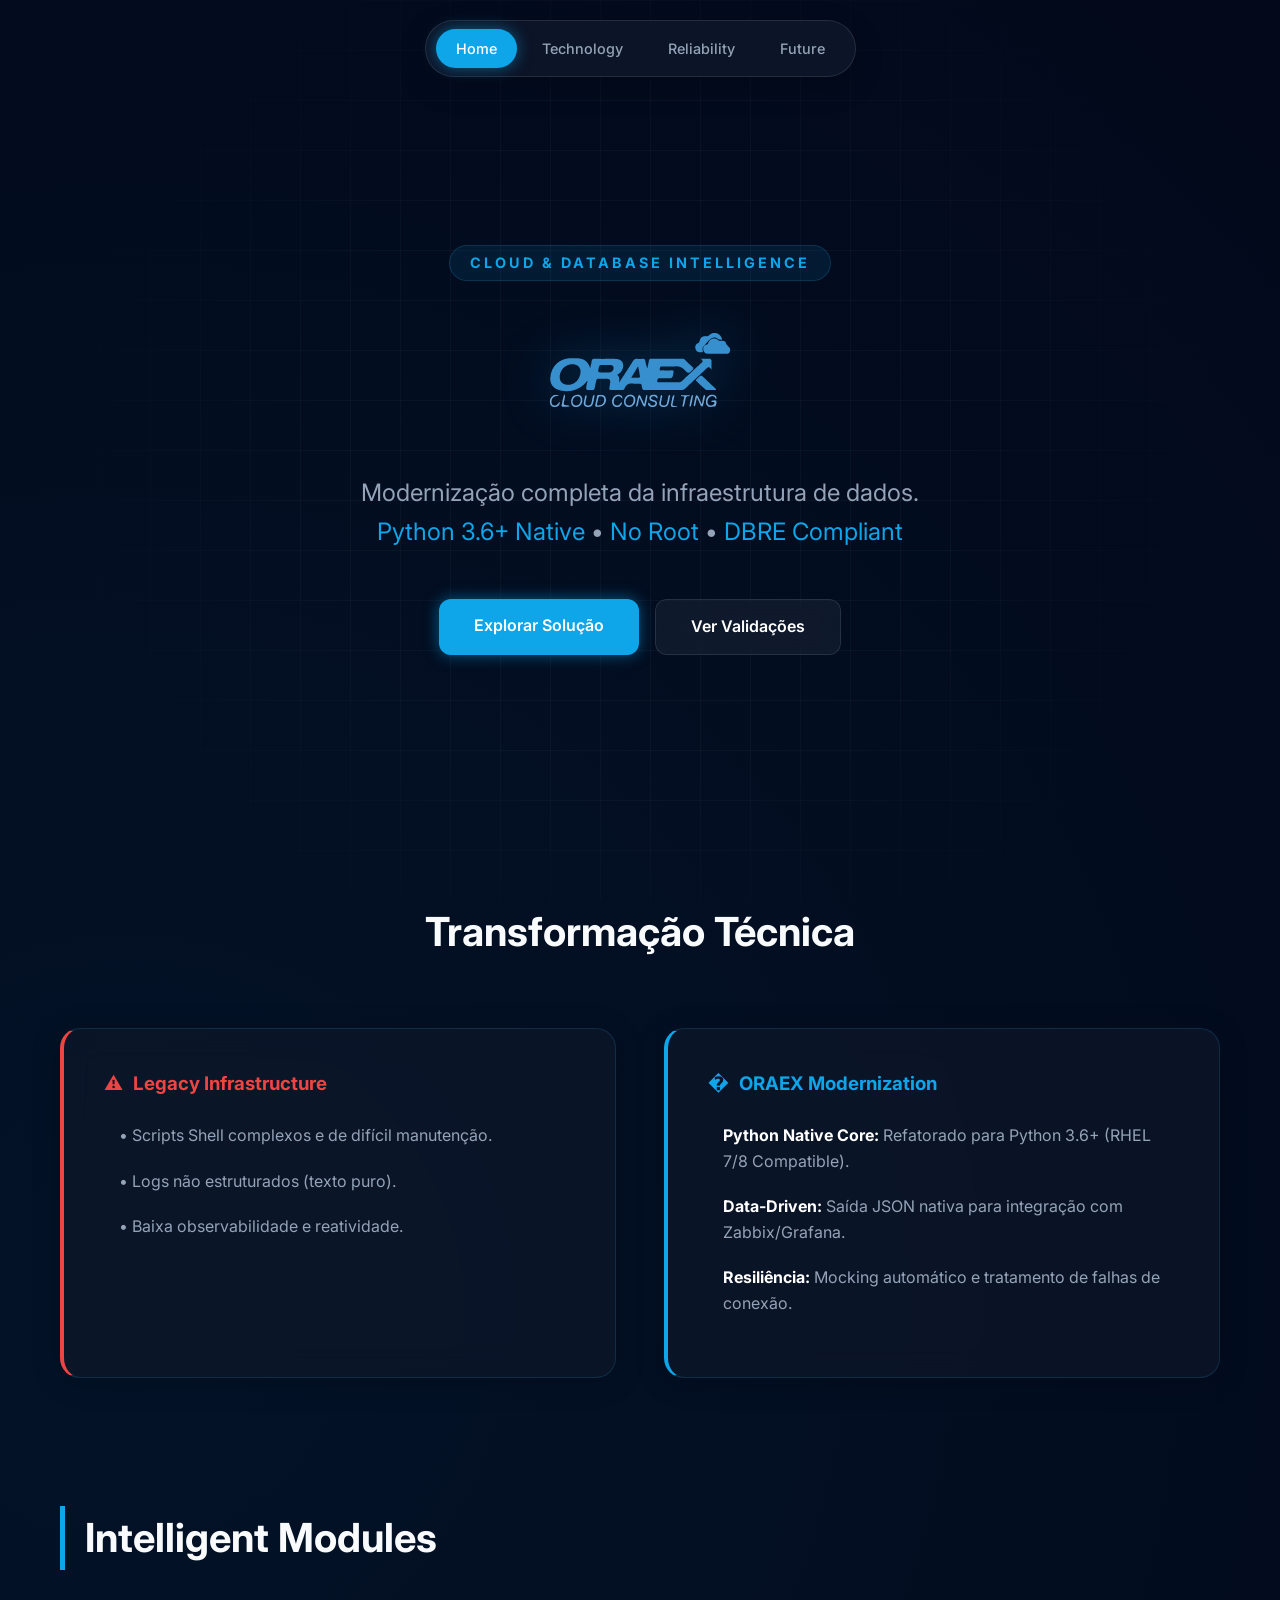
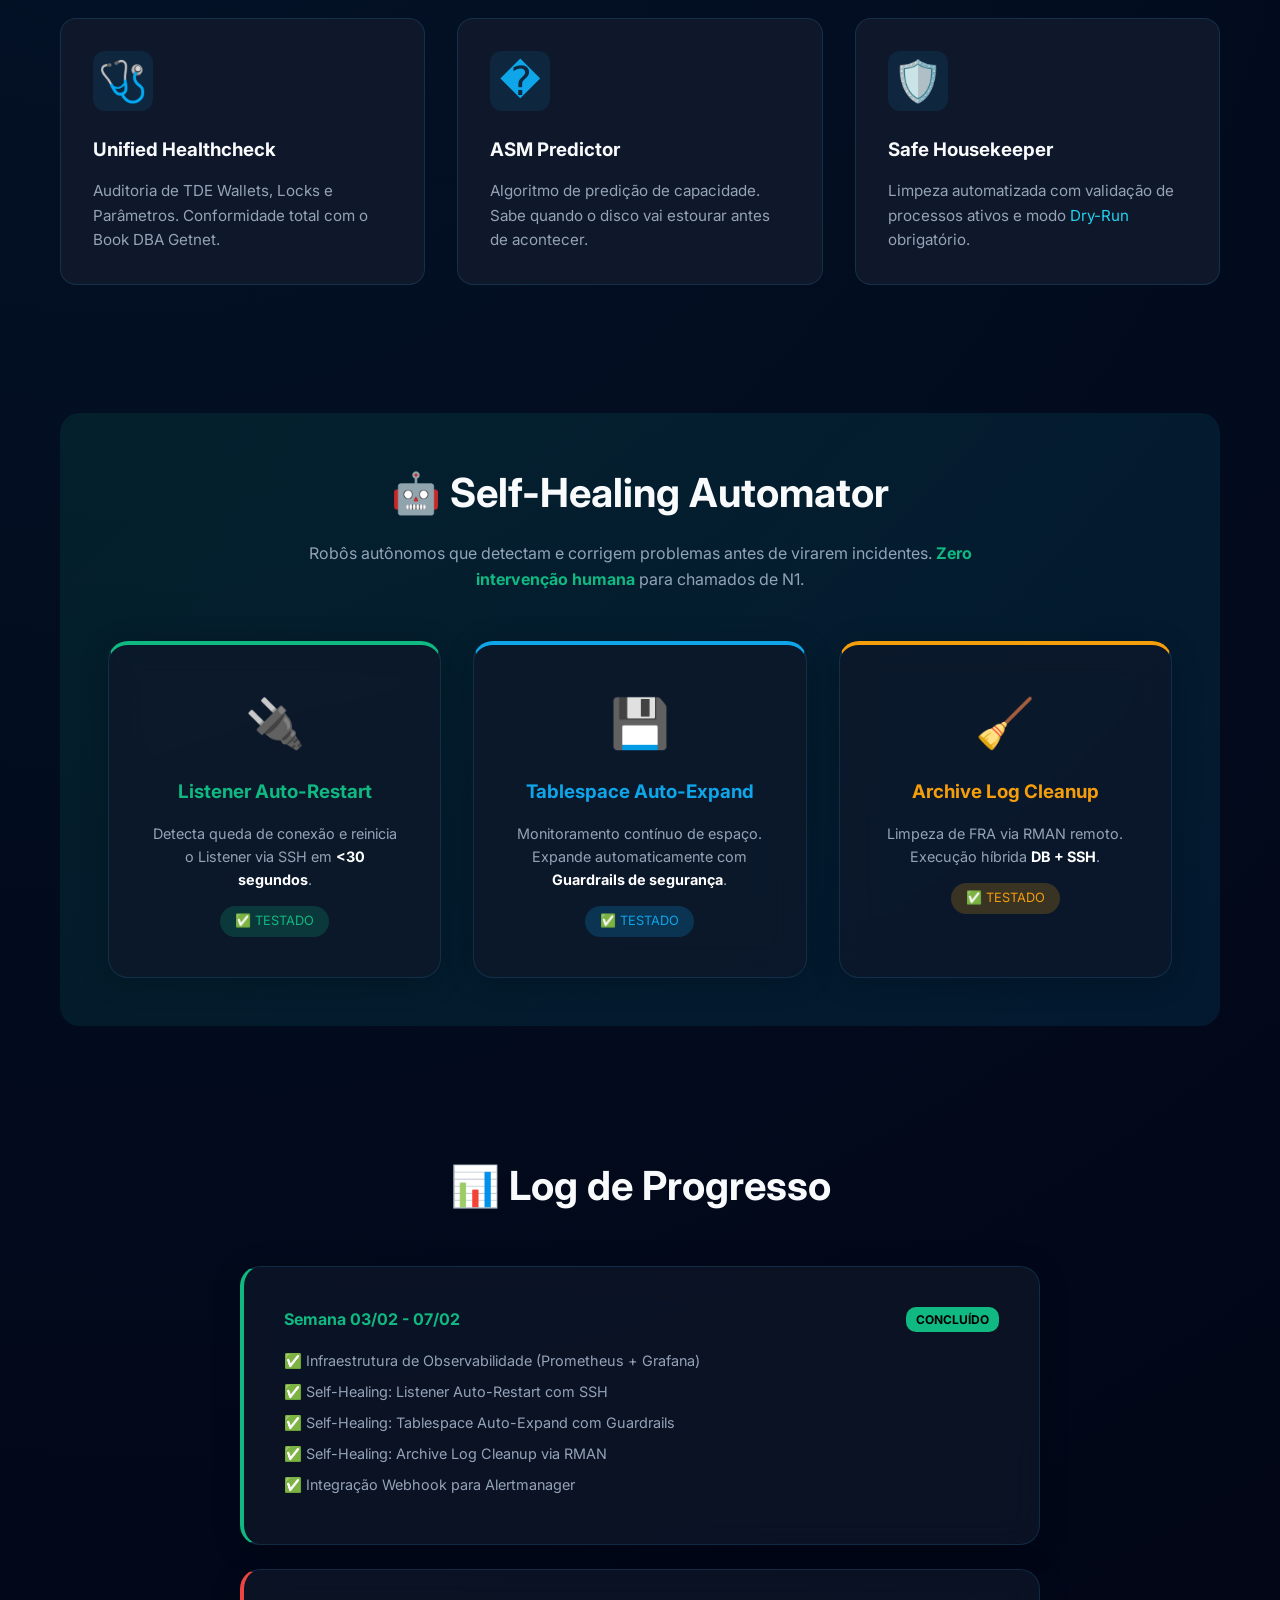
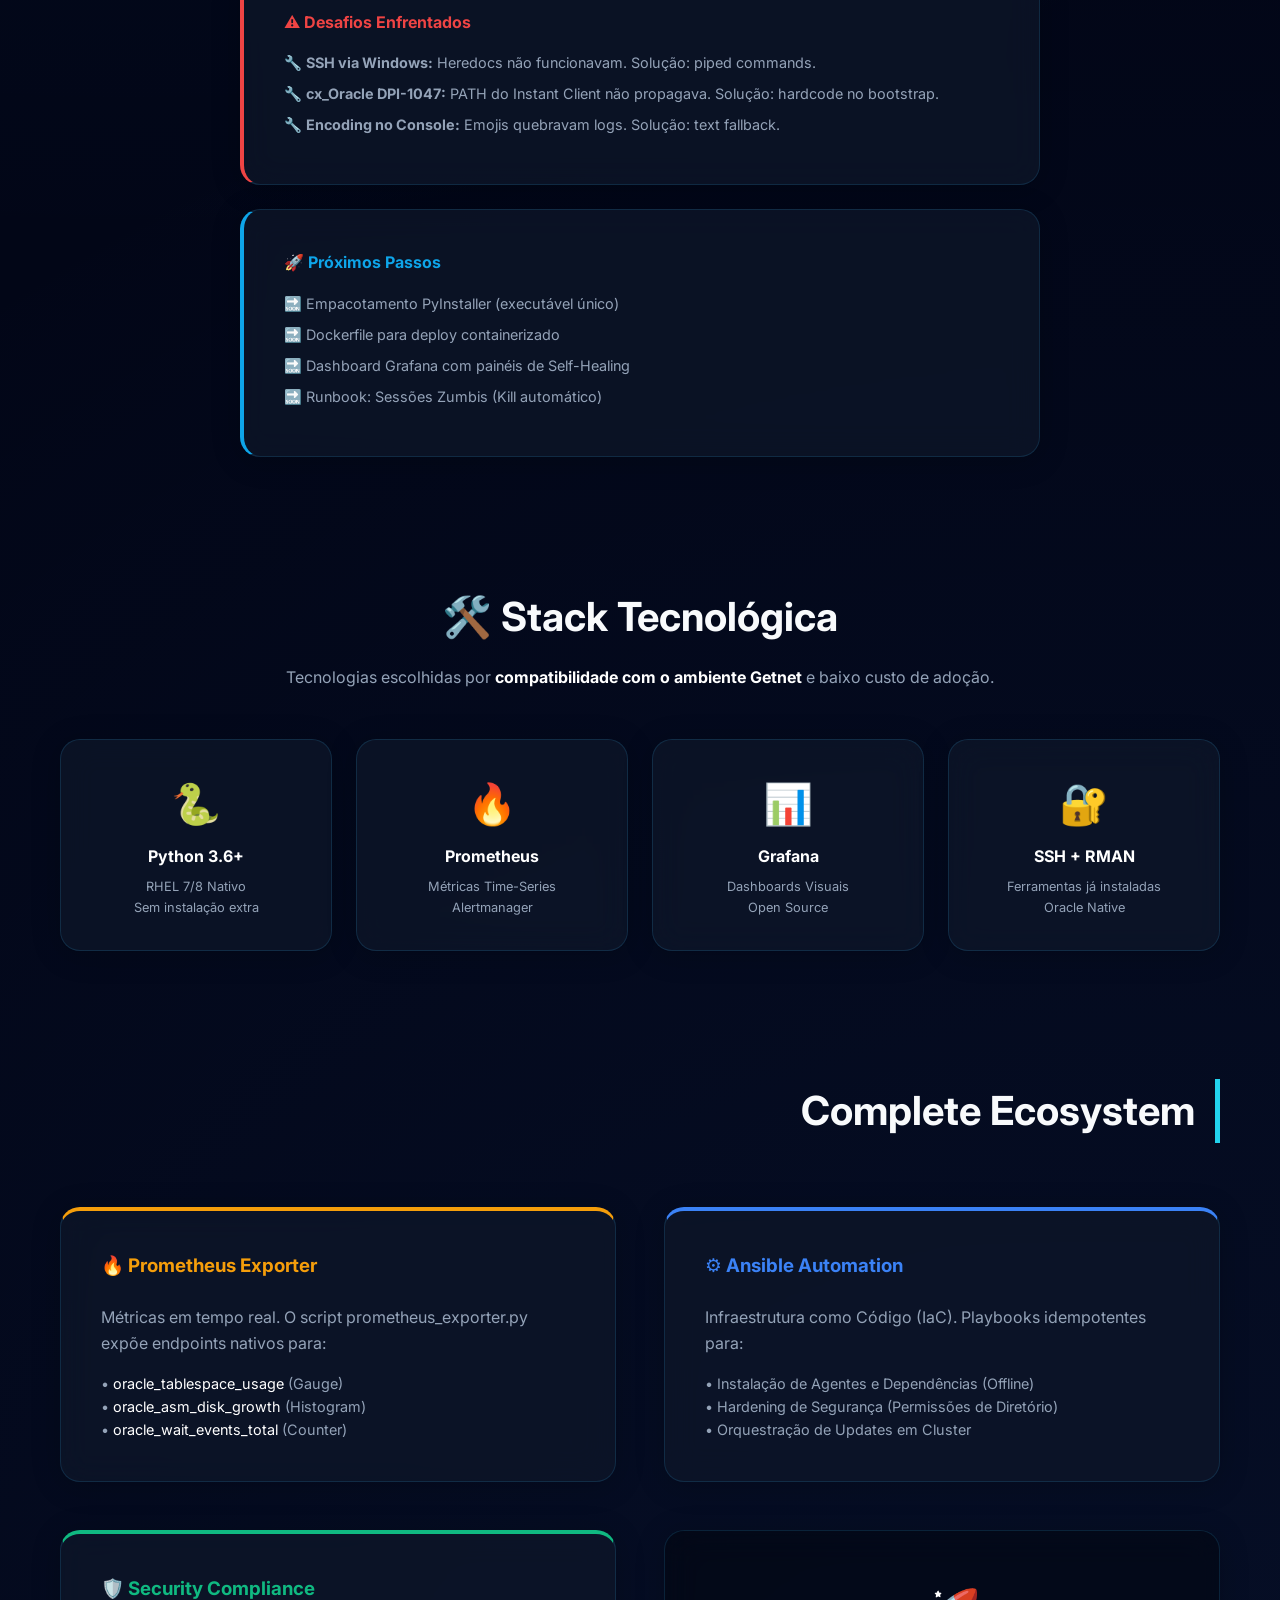
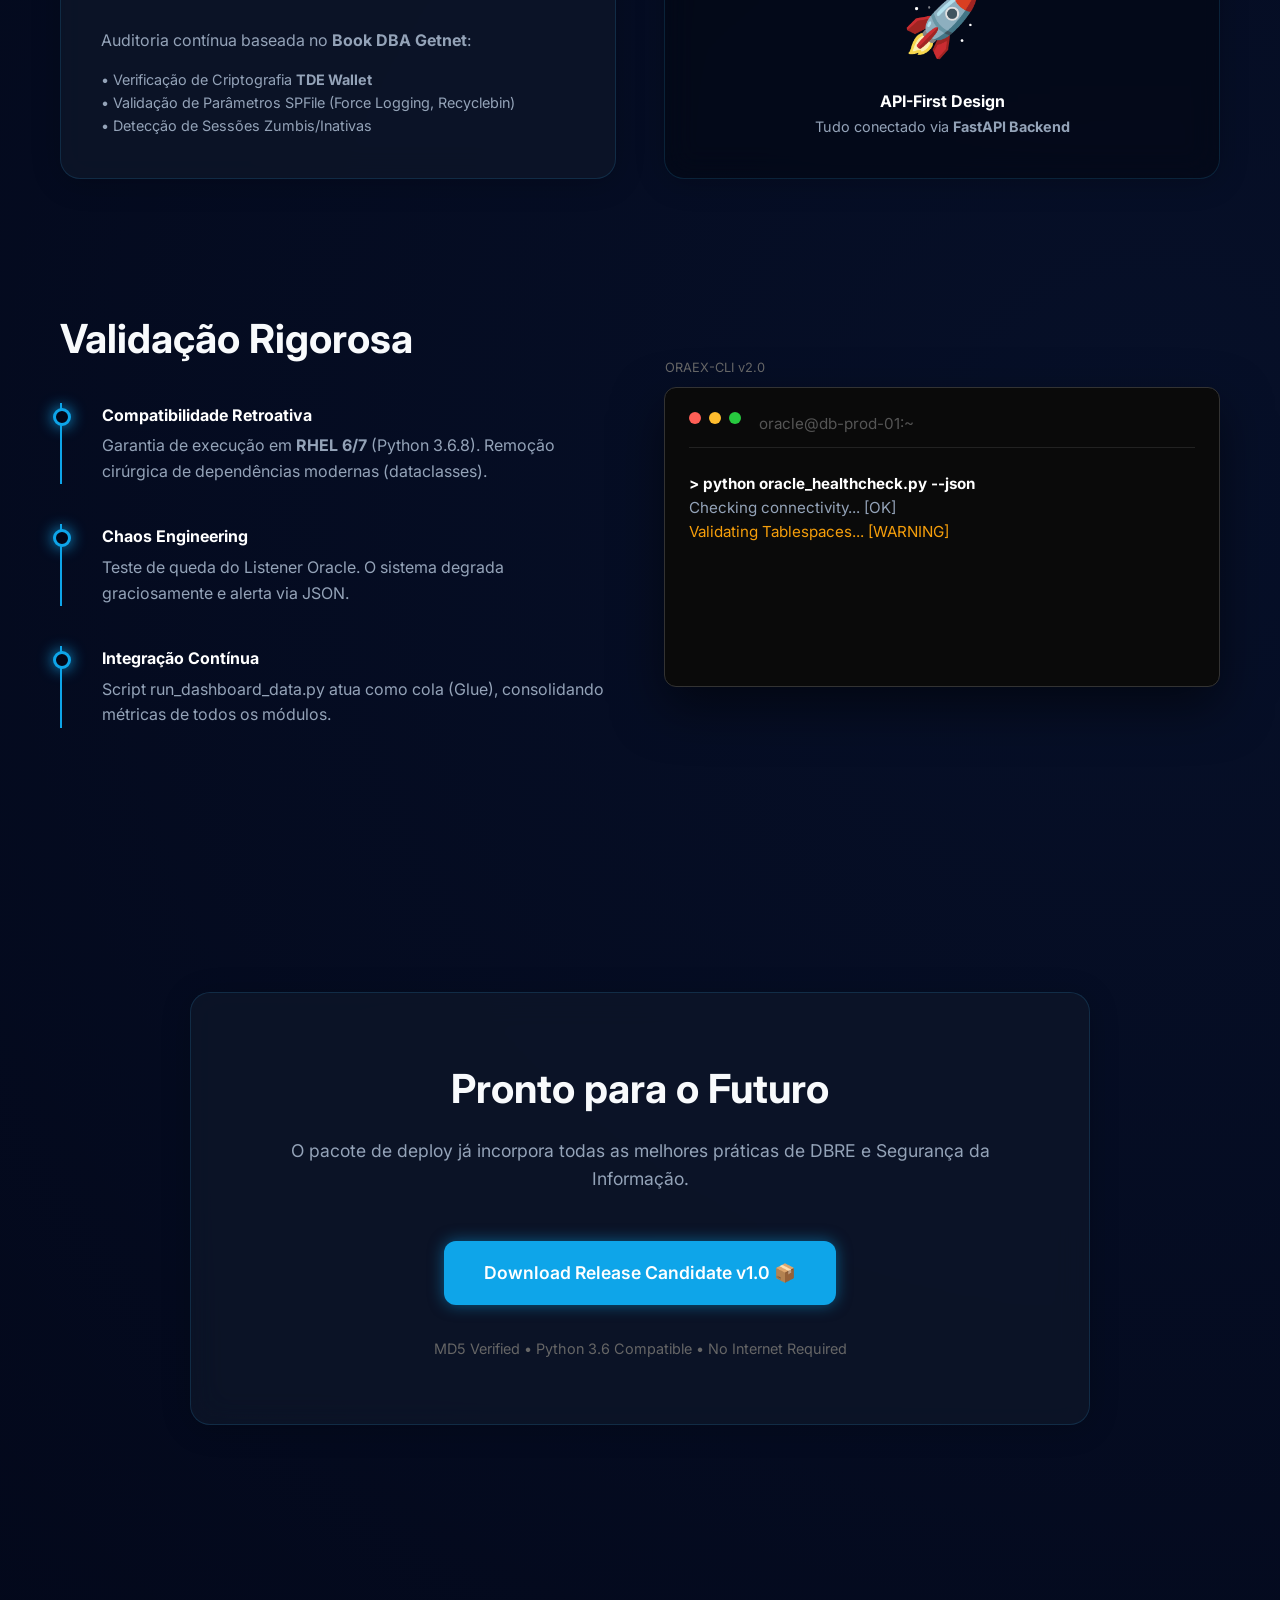
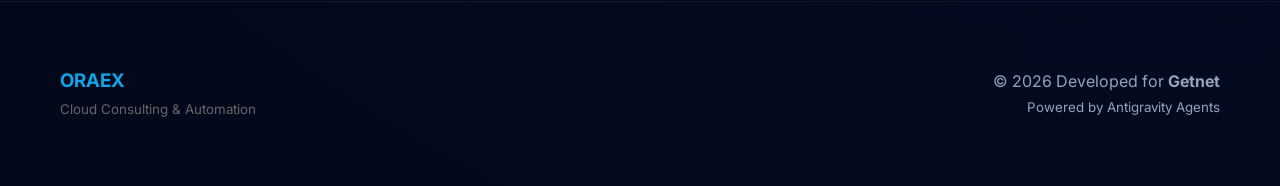
==== docs/index.html @ b149175a "feat: Self-Healing Automator + Presentation Site Update - Add 3 self-healing runbooks (listener, tab" ====
<!DOCTYPE html>
<html lang="pt-BR">

<head>
    <meta charset="UTF-8">
    <meta name="viewport" content="width=device-width, initial-scale=1.0">
    <title>ORAEX | Cloud & Database Intelligence</title>
    <link
        href="https://fonts.googleapis.com/css2?family=Fira+Code:wght@400;600&family=Inter:wght@300;400;600;700;800&display=swap"
        rel="stylesheet">
    <link rel="stylesheet" href="style.css">
</head>

<body>

    <nav>
        <div class="nav-pill">
            <a href="#home" class="nav-link active">Home</a>
            <a href="#engineering" class="nav-link">Technology</a>
            <a href="#tests" class="nav-link">Reliability</a>
            <a href="#roadmap" class="nav-link">Future</a>
        </div>
    </nav>

    <!-- HERO SECTION -->
    <header id="home" class="hero">
        <div class="hero-content">
            <div
                style="font-size: 0.9rem; color: var(--primary); font-weight: 700; margin-bottom: 1.5rem; text-transform: uppercase; letter-spacing: 3px; display: inline-block; border: 1px solid var(--border-light); padding: 5px 20px; border-radius: 50px; background: rgba(14, 165, 233, 0.1);">
                Cloud & Database Intelligence
            </div>

            <!-- Logo Replacement -->
            <div style="margin-bottom: 2rem;">
                <img src="assets/oraex_logo.png" alt="ORAEX"
                    style="max-width: 320px; filter: drop-shadow(0 0 25px rgba(14, 165, 233, 0.3));">
            </div>

            <p>
                Modernização completa da infraestrutura de dados. <br>
                <span class="brand-blue">Python 3.6+ Native</span> &bull; <span class="brand-blue">No Root</span> &bull;
                <span class="brand-blue">DBRE Compliant</span>
            </p>

            <div style="display: flex; gap: 1rem; justify-content: center; margin-top: 3rem;">
                <a href="#engineering" class="btn btn-primary">Explorar Solução</a>
                <a href="#tests" class="btn btn-glass">Ver Validações</a>
            </div>
        </div>
    </header>

    <main class="container">

        <!-- SECTION 1: THE TRANSFORMATION -->
        <section id="engineering" class="animate-entrance" style="margin-bottom: 8rem;">
            <h2 style="font-size: 2.5rem; margin-bottom: 3rem; text-align: center;">Transformação Técnica</h2>

            <div class="grid-2">
                <div class="glass-panel" style="border-left: 4px solid var(--danger);">
                    <h3
                        style="color: var(--danger); margin-bottom: 1.5rem; display: flex; align-items: center; gap: 10px;">
                        <span>⚠️</span> Legacy Infrastructure
                    </h3>
                    <ul style="list-style: none; color: var(--text-muted);">
                        <li style="margin-bottom: 20px; padding-left: 15px; position: relative;">
                            &bull; Scripts Shell complexos e de difícil manutenção.
                        </li>
                        <li style="margin-bottom: 20px; padding-left: 15px; position: relative;">
                            &bull; Logs não estruturados (texto puro).
                        </li>
                        <li style="margin-bottom: 20px; padding-left: 15px; position: relative;">
                            &bull; Baixa observabilidade e reatividade.
                        </li>
                    </ul>
                </div>

                <div class="glass-panel" style="border-left: 4px solid var(--primary);">
                    <h3
                        style="color: var(--primary); margin-bottom: 1.5rem; display: flex; align-items: center; gap: 10px;">
                        <span>�</span> ORAEX Modernization
                    </h3>
                    <ul style="list-style: none; color: var(--text-muted);">
                        <li style="margin-bottom: 20px; padding-left: 15px; position: relative;">
                            <strong style="color: #fff;">Python Native Core:</strong> Refatorado para Python 3.6+ (RHEL
                            7/8 Compatible).
                        </li>
                        <li style="margin-bottom: 20px; padding-left: 15px; position: relative;">
                            <strong style="color: #fff;">Data-Driven:</strong> Saída JSON nativa para integração com
                            Zabbix/Grafana.
                        </li>
                        <li style="margin-bottom: 20px; padding-left: 15px; position: relative;">
                            <strong style="color: #fff;">Resiliência:</strong> Mocking automático e tratamento de falhas
                            de conexão.
                        </li>
                    </ul>
                </div>
            </div>
        </section>

        <!-- SECTION 2: THE CORE -->
        <section class="animate-entrance" style="margin-bottom: 8rem;">
            <h2
                style="font-size: 2.5rem; margin-bottom: 3rem; text-align: left; border-left: 5px solid var(--primary); padding-left: 20px;">
                Intelligent Modules
            </h2>
            <div class="grid-3">
                <div class="tech-card">
                    <div class="tech-icon">🩺</div>
                    <h3>Unified Healthcheck</h3>
                    <p style="color: var(--text-muted); font-size: 0.95rem; margin-top: 15px;">
                        Auditoria de TDE Wallets, Locks e Parâmetros. Conformidade total com o Book DBA Getnet.
                    </p>
                </div>
                <div class="tech-card">
                    <div class="tech-icon">�</div>
                    <h3>ASM Predictor</h3>
                    <p style="color: var(--text-muted); font-size: 0.95rem; margin-top: 15px;">
                        Algoritmo de predição de capacidade. Sabe quando o disco vai estourar antes de acontecer.
                    </p>
                </div>
                <div class="tech-card">
                    <div class="tech-icon">🛡️</div>
                    <h3>Safe Housekeeper</h3>
                    <p style="color: var(--text-muted); font-size: 0.95rem; margin-top: 15px;">
                        Limpeza automatizada com validação de processos ativos e modo <span
                            style="color: var(--accent)">Dry-Run</span> obrigatório.
                    </p>
                </div>
            </div>
        </section>

        <!-- SECTION: SELF-HEALING AUTOMATOR (NEW!) -->
        <section class="animate-entrance"
            style="margin-bottom: 8rem; background: linear-gradient(135deg, rgba(16, 185, 129, 0.1) 0%, rgba(14, 165, 233, 0.1) 100%); border-radius: 20px; padding: 3rem;">
            <h2 style="font-size: 2.5rem; margin-bottom: 1rem; text-align: center;">
                🤖 Self-Healing Automator
            </h2>
            <p
                style="text-align: center; color: var(--text-muted); margin-bottom: 3rem; max-width: 700px; margin-left: auto; margin-right: auto;">
                Robôs autônomos que detectam e corrigem problemas antes de virarem incidentes. <strong
                    style="color: var(--success);">Zero intervenção humana</strong> para chamados de N1.
            </p>

            <div class="grid-3">
                <div class="glass-panel" style="border-top: 4px solid var(--success); text-align: center;">
                    <div style="font-size: 3rem; margin-bottom: 1rem;">🔌</div>
                    <h3 style="color: var(--success);">Listener Auto-Restart</h3>
                    <p style="color: var(--text-muted); font-size: 0.9rem; margin-top: 15px;">
                        Detecta queda de conexão e reinicia o Listener via SSH em <strong style="color: #fff;">&lt;30
                            segundos</strong>.
                    </p>
                    <span
                        style="display: inline-block; margin-top: 15px; padding: 5px 15px; background: rgba(16, 185, 129, 0.2); border-radius: 20px; font-size: 0.8rem; color: var(--success);">✅
                        TESTADO</span>
                </div>

                <div class="glass-panel" style="border-top: 4px solid var(--primary); text-align: center;">
                    <div style="font-size: 3rem; margin-bottom: 1rem;">💾</div>
                    <h3 style="color: var(--primary);">Tablespace Auto-Expand</h3>
                    <p style="color: var(--text-muted); font-size: 0.9rem; margin-top: 15px;">
                        Monitoramento contínuo de espaço. Expande automaticamente com <strong
                            style="color: #fff;">Guardrails de segurança</strong>.
                    </p>
                    <span
                        style="display: inline-block; margin-top: 15px; padding: 5px 15px; background: rgba(14, 165, 233, 0.2); border-radius: 20px; font-size: 0.8rem; color: var(--primary);">✅
                        TESTADO</span>
                </div>

                <div class="glass-panel" style="border-top: 4px solid var(--warning); text-align: center;">
                    <div style="font-size: 3rem; margin-bottom: 1rem;">🧹</div>
                    <h3 style="color: var(--warning);">Archive Log Cleanup</h3>
                    <p style="color: var(--text-muted); font-size: 0.9rem; margin-top: 15px;">
                        Limpeza de FRA via RMAN remoto. Execução híbrida <strong style="color: #fff;">DB + SSH</strong>.
                    </p>
                    <span
                        style="display: inline-block; margin-top: 15px; padding: 5px 15px; background: rgba(245, 158, 11, 0.2); border-radius: 20px; font-size: 0.8rem; color: var(--warning);">✅
                        TESTADO</span>
                </div>
            </div>
        </section>

        <!-- SECTION: PROGRESS LOG (NEW!) -->
        <section class="animate-entrance" style="margin-bottom: 8rem;">
            <h2 style="font-size: 2.5rem; margin-bottom: 3rem; text-align: center;">📊 Log de Progresso</h2>

            <div style="max-width: 800px; margin: 0 auto;">
                <!-- Week 1 -->
                <div class="glass-panel" style="margin-bottom: 1.5rem; border-left: 4px solid var(--success);">
                    <div
                        style="display: flex; justify-content: space-between; align-items: center; margin-bottom: 1rem;">
                        <h4 style="color: var(--success); margin: 0;">Semana 03/02 - 07/02</h4>
                        <span
                            style="background: var(--success); color: #000; padding: 3px 10px; border-radius: 10px; font-size: 0.75rem; font-weight: bold;">CONCLUÍDO</span>
                    </div>
                    <ul style="list-style: none; color: var(--text-muted); font-size: 0.9rem;">
                        <li style="margin-bottom: 8px;">✅ Infraestrutura de Observabilidade (Prometheus + Grafana)</li>
                        <li style="margin-bottom: 8px;">✅ Self-Healing: Listener Auto-Restart com SSH</li>
                        <li style="margin-bottom: 8px;">✅ Self-Healing: Tablespace Auto-Expand com Guardrails</li>
                        <li style="margin-bottom: 8px;">✅ Self-Healing: Archive Log Cleanup via RMAN</li>
                        <li style="margin-bottom: 8px;">✅ Integração Webhook para Alertmanager</li>
                    </ul>
                </div>

                <!-- Challenges -->
                <div class="glass-panel" style="margin-bottom: 1.5rem; border-left: 4px solid var(--danger);">
                    <h4 style="color: var(--danger); margin-bottom: 1rem;">⚠️ Desafios Enfrentados</h4>
                    <ul style="list-style: none; color: var(--text-muted); font-size: 0.9rem;">
                        <li style="margin-bottom: 8px;">🔧 <strong>SSH via Windows:</strong> Heredocs não funcionavam.
                            Solução: piped commands.</li>
                        <li style="margin-bottom: 8px;">🔧 <strong>cx_Oracle DPI-1047:</strong> PATH do Instant Client
                            não propagava. Solução: hardcode no bootstrap.</li>
                        <li style="margin-bottom: 8px;">🔧 <strong>Encoding no Console:</strong> Emojis quebravam logs.
                            Solução: text fallback.</li>
                    </ul>
                </div>

                <!-- Next Steps -->
                <div class="glass-panel" style="border-left: 4px solid var(--primary);">
                    <h4 style="color: var(--primary); margin-bottom: 1rem;">🚀 Próximos Passos</h4>
                    <ul style="list-style: none; color: var(--text-muted); font-size: 0.9rem;">
                        <li style="margin-bottom: 8px;">🔜 Empacotamento PyInstaller (executável único)</li>
                        <li style="margin-bottom: 8px;">🔜 Dockerfile para deploy containerizado</li>
                        <li style="margin-bottom: 8px;">🔜 Dashboard Grafana com painéis de Self-Healing</li>
                        <li style="margin-bottom: 8px;">🔜 Runbook: Sessões Zumbis (Kill automático)</li>
                    </ul>
                </div>
            </div>
        </section>

        <!-- SECTION: TECH STACK (NEW!) -->
        <section class="animate-entrance" style="margin-bottom: 8rem;">
            <h2 style="font-size: 2.5rem; margin-bottom: 1rem; text-align: center;">🛠️ Stack Tecnológica</h2>
            <p style="text-align: center; color: var(--text-muted); margin-bottom: 3rem;">
                Tecnologias escolhidas por <strong style="color: #fff;">compatibilidade com o ambiente Getnet</strong> e
                baixo custo de adoção.
            </p>

            <div class="grid-4" style="display: grid; grid-template-columns: repeat(4, 1fr); gap: 1.5rem;">
                <div class="glass-panel" style="text-align: center; padding: 2rem 1.5rem;">
                    <div style="font-size: 2.5rem; margin-bottom: 0.5rem;">🐍</div>
                    <h4 style="color: #fff; margin-bottom: 0.5rem;">Python 3.6+</h4>
                    <p style="font-size: 0.8rem; color: var(--text-muted);">RHEL 7/8 Nativo<br>Sem instalação extra</p>
                </div>

                <div class="glass-panel" style="text-align: center; padding: 2rem 1.5rem;">
                    <div style="font-size: 2.5rem; margin-bottom: 0.5rem;">🔥</div>
                    <h4 style="color: #fff; margin-bottom: 0.5rem;">Prometheus</h4>
                    <p style="font-size: 0.8rem; color: var(--text-muted);">Métricas Time-Series<br>Alertmanager</p>
                </div>

                <div class="glass-panel" style="text-align: center; padding: 2rem 1.5rem;">
                    <div style="font-size: 2.5rem; margin-bottom: 0.5rem;">📊</div>
                    <h4 style="color: #fff; margin-bottom: 0.5rem;">Grafana</h4>
                    <p style="font-size: 0.8rem; color: var(--text-muted);">Dashboards Visuais<br>Open Source</p>
                </div>

                <div class="glass-panel" style="text-align: center; padding: 2rem 1.5rem;">
                    <div style="font-size: 2.5rem; margin-bottom: 0.5rem;">🔐</div>
                    <h4 style="color: #fff; margin-bottom: 0.5rem;">SSH + RMAN</h4>
                    <p style="font-size: 0.8rem; color: var(--text-muted);">Ferramentas já instaladas<br>Oracle Native
                    </p>
                </div>
            </div>
        </section>

        <!-- SECTION 2.5: ECOSYSTEM & OBSERVABILITY -->
        <section class="animate-entrance" style="margin-bottom: 8rem;">
            <h2
                style="font-size: 2.5rem; margin-bottom: 3rem; text-align: right; border-right: 5px solid var(--accent); padding-right: 20px;">
                Complete Ecosystem
            </h2>
            <div class="grid-2">
                <div class="glass-panel" style="border-top: 4px solid var(--warning);">
                    <h3 style="color: var(--warning); margin-bottom: 1.5rem;">🔥 Prometheus Exporter</h3>
                    <p style="color: var(--text-muted); margin-bottom: 15px;">
                        Métricas em tempo real. O script <code>prometheus_exporter.py</code> expõe endpoints nativos
                        para:
                    </p>
                    <ul style="list-style: none; color: var(--text-muted); font-size: 0.9rem;">
                        <li>&bull; <span style="color: #fff;">oracle_tablespace_usage</span> (Gauge)</li>
                        <li>&bull; <span style="color: #fff;">oracle_asm_disk_growth</span> (Histogram)</li>
                        <li>&bull; <span style="color: #fff;">oracle_wait_events_total</span> (Counter)</li>
                    </ul>
                </div>

                <div class="glass-panel" style="border-top: 4px solid var(--secondary);">
                    <h3 style="color: var(--secondary); margin-bottom: 1.5rem;">⚙️ Ansible Automation</h3>
                    <p style="color: var(--text-muted); margin-bottom: 15px;">
                        Infraestrutura como Código (IaC). Playbooks idempotentes para:
                    </p>
                    <ul style="list-style: none; color: var(--text-muted); font-size: 0.9rem;">
                        <li>&bull; Instalação de Agentes e Dependências (Offline)</li>
                        <li>&bull; Hardening de Segurança (Permissões de Diretório)</li>
                        <li>&bull; Orquestração de Updates em Cluster</li>
                    </ul>
                </div>

                <div class="glass-panel" style="border-top: 4px solid var(--success);">
                    <h3 style="color: var(--success); margin-bottom: 1.5rem;">🛡️ Security Compliance</h3>
                    <p style="color: var(--text-muted); margin-bottom: 15px;">
                        Auditoria contínua baseada no <strong>Book DBA Getnet</strong>:
                    </p>
                    <ul style="list-style: none; color: var(--text-muted); font-size: 0.9rem;">
                        <li>&bull; Verificação de Criptografia <strong>TDE Wallet</strong></li>
                        <li>&bull; Validação de Parâmetros SPFile (Force Logging, Recyclebin)</li>
                        <li>&bull; Detecção de Sessões Zumbis/Inativas</li>
                    </ul>
                </div>

                <div class="glass-panel"
                    style="background: rgba(0,0,0,0.3); display: flex; align-items: center; justify-content: center; flex-direction: column;">
                    <div style="font-size: 4rem; margin-bottom: 1rem;">🚀</div>
                    <h4 style="color: #fff;">API-First Design</h4>
                    <p style="text-align: center; font-size: 0.9rem; color: var(--text-muted);">Tudo conectado via
                        <strong>FastAPI Backend</strong>
                    </p>
                </div>
            </div>
        </section>
        <section id="tests" class="animate-entrance" style="margin-bottom: 8rem;">
            <div class="grid-2" style="align-items: center;">
                <div>
                    <h2 style="font-size: 2.5rem; margin-bottom: 2rem;">Validação Rigorosa</h2>
                    <div class="timeline-item">
                        <h4 style="color: #fff;">Compatibilidade Retroativa</h4>
                        <p style="color: var(--text-muted); margin-top: 5px;">Garantia de execução em <strong>RHEL
                                6/7</strong> (Python 3.6.8). Remoção cirúrgica de dependências modernas (dataclasses).
                        </p>
                    </div>
                    <div class="timeline-item">
                        <h4 style="color: #fff;">Chaos Engineering</h4>
                        <p style="color: var(--text-muted); margin-top: 5px;">Teste de queda do Listener Oracle. O
                            sistema degrada graciosamente e alerta via JSON.</p>
                    </div>
                    <div class="timeline-item">
                        <h4 style="color: #fff;">Integração Contínua</h4>
                        <p style="color: var(--text-muted); margin-top: 5px;">Script <code>run_dashboard_data.py</code>
                            atua como cola (Glue), consolidando métricas de todos os módulos.</p>
                    </div>
                </div>

                <div id="terminal-section" class="terminal" style="min-height: 300px;">
                    <div class="terminal-header">
                        <div class="dot red"></div>
                        <div class="dot yellow"></div>
                        <div class="dot green"></div>
                        <span style="margin-left: 10px; color: #555;">oracle@db-prod-01:~</span>
                    </div>
                    <div id="terminal-output">
                        <!-- JS fills this -->
                    </div>
                </div>
            </div>
        </section>

        <!-- SECTION 4: DEPLOYMENT -->
        <section id="roadmap" class="animate-entrance" style="padding: 6rem 0; text-align: center;">
            <div class="glass-panel" style="display: inline-block; max-width: 900px; padding: 4rem;">
                <h2 style="margin-bottom: 1rem; font-size: 2.5rem;">Pronto para o Futuro</h2>
                <p style="margin-bottom: 3rem; color: var(--text-muted); font-size: 1.1rem;">
                    O pacote de deploy já incorpora todas as melhores práticas de DBRE e Segurança da Informação.
                </p>

                <a href="../dist/oraex_deploy_getnet_20260202_0257.zip" class="btn btn-primary"
                    style="padding: 18px 40px; font-size: 1.1rem;">
                    Download Release Candidate v1.0 📦
                </a>

                <p style="margin-top: 2rem; font-size: 0.9rem; color: #666;">
                    MD5 Verified &bull; Python 3.6 Compatible &bull; No Internet Required
                </p>
            </div>
        </section>

    </main>

    <footer>
        <div class="container" style="display: flex; justify-content: space-between; align-items: center;">
            <div style="text-align: left;">
                <h3 style="color: var(--primary);">ORAEX</h3>
                <small style="color: #666;">Cloud Consulting & Automation</small>
            </div>

            <div style="text-align: right; color: var(--text-muted);">
                <p>&copy; 2026 Developed for <strong>Getnet</strong></p>
                <small>Powered by Antigravity Agents</small>
            </div>
        </div>
    </footer>

    <script src="script.js"></script>
</body>

</html>
---- docs/style.css ----
:root {
    /* Oraex "Tech Innovation" Palette */
    --bg-dark: #020617;
    /* Very deep navy, almost black */
    --bg-card: #0f172a;
    /* Dark slate blue for cards */

    --primary: #0ea5e9;
    /* Sky Blue / Electric Blue - The core brand color */
    --primary-glow: rgba(14, 165, 233, 0.5);

    --secondary: #3b82f6;
    /* Royal Blue for gradients */

    --accent: #22d3ee;
    /* Cyan for high-tech details */

    --success: #10b981;
    /* Emerald Green */
    --warning: #f59e0b;
    /* Amber */
    --danger: #ef4444;
    /* Red */

    --text-main: #f8fafc;
    /* White/Off-white */
    --text-muted: #94a3b8;
    /* Slate grey text */

    --glass: rgba(15, 23, 42, 0.7);
    --border-light: rgba(56, 189, 248, 0.15);
    /* Subtle blue borders */
}

* {
    margin: 0;
    padding: 0;
    box-sizing: border-box;
    font-family: 'Inter', system-ui, sans-serif;
}

body {
    background-color: var(--bg-dark);
    background-image:
        radial-gradient(circle at 10% 20%, rgba(14, 165, 233, 0.08) 0%, transparent 40%),
        radial-gradient(circle at 90% 80%, rgba(59, 130, 246, 0.08) 0%, transparent 40%);
    color: var(--text-main);
    overflow-x: hidden;
    line-height: 1.6;
}

/* --- Utility Classes --- */
.container {
    max-width: 1200px;
    margin: 0 auto;
    padding: 0 20px;
}

.text-gradient {
    background: linear-gradient(135deg, #fff, var(--primary));
    -webkit-background-clip: text;
    -webkit-text-fill-color: transparent;
    background-clip: text;
    text-shadow: 0 0 30px rgba(14, 165, 233, 0.3);
}

.brand-blue {
    color: var(--primary);
}

.glass-panel {
    background: var(--glass);
    backdrop-filter: blur(16px);
    border: 1px solid var(--border-light);
    border-radius: 20px;
    padding: 2.5rem;
    box-shadow: 0 4px 30px rgba(0, 0, 0, 0.2);
    transition: all 0.4s ease;
}

.glass-panel:hover {
    border-color: var(--primary);
    box-shadow: 0 0 20px var(--primary-glow);
    transform: translateY(-2px);
}

/* --- Hero Section --- */
.hero {
    min-height: 100vh;
    display: flex;
    align-items: center;
    justify-content: center;
    position: relative;
    overflow: hidden;
}

/* Dynamic Grid Background for "Tech" Feel */
.hero::after {
    content: '';
    position: absolute;
    inset: 0;
    background-image: linear-gradient(rgba(255, 255, 255, 0.03) 1px, transparent 1px),
        linear-gradient(90deg, rgba(255, 255, 255, 0.03) 1px, transparent 1px);
    background-size: 50px 50px;
    mask-image: radial-gradient(circle at center, black 40%, transparent 80%);
    pointer-events: none;
    z-index: 0;
}

.hero-content {
    text-align: center;
    z-index: 10;
    position: relative;
}

.hero h1 {
    font-size: 5.5rem;
    font-weight: 800;
    margin-bottom: 0.5rem;
    letter-spacing: -2px;
    line-height: 1.1;
}

.hero p {
    font-size: 1.5rem;
    color: var(--text-muted);
    max-width: 700px;
    margin: 1.5rem auto 2.5rem;
}

/* --- Buttons --- */
.btn {
    padding: 14px 35px;
    border-radius: 12px;
    text-decoration: none;
    font-weight: 600;
    transition: all 0.3s ease;
    display: inline-block;
}

.btn-primary {
    background: var(--primary);
    color: #fff;
    box-shadow: 0 0 15px var(--primary-glow);
}

.btn-primary:hover {
    background: var(--secondary);
    box-shadow: 0 0 25px var(--primary-glow);
    transform: scale(1.05);
}

.btn-glass {
    background: rgba(255, 255, 255, 0.05);
    color: #fff;
    border: 1px solid rgba(255, 255, 255, 0.1);
    backdrop-filter: blur(10px);
}

.btn-glass:hover {
    background: rgba(255, 255, 255, 0.1);
    border-color: #fff;
}


/* --- Grid Layouts --- */
.grid-2 {
    display: grid;
    grid-template-columns: 1fr 1fr;
    gap: 3rem;
    margin: 4rem 0;
}

.grid-3 {
    display: grid;
    grid-template-columns: repeat(auto-fit, minmax(320px, 1fr));
    gap: 2rem;
}

/* --- Cards --- */
.tech-card {
    background: var(--bg-card);
    padding: 2rem;
    border-radius: 16px;
    border: 1px solid var(--border-light);
    transition: all 0.3s cubic-bezier(0.4, 0, 0.2, 1);
    position: relative;
    overflow: hidden;
}

.tech-card::before {
    content: '';
    position: absolute;
    top: 0;
    left: 0;
    width: 100%;
    height: 4px;
    background: linear-gradient(90deg, var(--primary), var(--accent));
    transform: scaleX(0);
    transform-origin: left;
    transition: transform 0.3s ease;
}

.tech-card:hover {
    transform: translateY(-8px);
    border-color: var(--accent);
}

.tech-card:hover::before {
    transform: scaleX(1);
}

.tech-icon {
    font-size: 2.5rem;
    margin-bottom: 1.5rem;
    background: rgba(14, 165, 233, 0.1);
    width: 60px;
    height: 60px;
    display: flex;
    align-items: center;
    justify-content: center;
    border-radius: 12px;
    color: var(--primary);
}

/* --- Terminal Simulator --- */
.terminal {
    background: #0a0a0a;
    border-radius: 12px;
    padding: 1.5rem;
    font-family: 'Fira Code', monospace;
    font-size: 0.95rem;
    color: var(--success);
    border: 1px solid #333;
    box-shadow: 0 20px 50px rgba(0, 0, 0, 0.5);
    position: relative;
}

.terminal::before {
    content: 'ORAEX-CLI v2.0';
    position: absolute;
    top: -30px;
    left: 0;
    color: #666;
    font-size: 0.8rem;
    font-family: 'Inter', sans-serif;
}

.terminal-header {
    display: flex;
    gap: 8px;
    margin-bottom: 1.5rem;
    border-bottom: 1px solid #222;
    padding-bottom: 10px;
}

.dot {
    width: 12px;
    height: 12px;
    border-radius: 50%;
}

.red {
    background: #ff5f56;
}

.yellow {
    background: #ffbd2e;
}

.green {
    background: #27c93f;
}

/* --- Timeline --- */
.timeline-item {
    border-left: 2px solid var(--primary);
    padding-left: 2.5rem;
    position: relative;
    margin-bottom: 2.5rem;
}

.timeline-item::before {
    content: '';
    width: 12px;
    height: 12px;
    background: var(--bg-dark);
    border: 3px solid var(--primary);
    border-radius: 50%;
    position: absolute;
    left: -9px;
    top: 5px;
    box-shadow: 0 0 15px var(--primary);
    transition: all 0.3s;
}

.timeline-item:hover::before {
    background: var(--primary);
    box-shadow: 0 0 25px var(--primary);
}

/* --- Floating Navigation --- */
nav {
    position: fixed;
    top: 20px;
    width: 100%;
    display: flex;
    justify-content: center;
    z-index: 100;
    pointer-events: none;
    /* Let clicks pass through around the pill */
}

.nav-pill {
    pointer-events: auto;
    background: rgba(15, 23, 42, 0.85);
    backdrop-filter: blur(12px);
    padding: 8px 10px;
    border-radius: 100px;
    border: 1px solid rgba(255, 255, 255, 0.1);
    display: flex;
    gap: 5px;
    box-shadow: 0 10px 30px rgba(0, 0, 0, 0.2);
}

.nav-link {
    color: var(--text-muted);
    text-decoration: none;
    font-weight: 500;
    transition: all 0.3s;
    padding: 8px 20px;
    border-radius: 30px;
    font-size: 0.9rem;
}

.nav-link:hover {
    color: #fff;
}

.nav-link.active {
    background: var(--primary);
    color: #fff;
    box-shadow: 0 0 15px var(--primary-glow);
}

footer {
    padding: 4rem 0;
    text-align: center;
    color: var(--text-muted);
    border-top: 1px solid rgba(255, 255, 255, 0.05);
    margin-top: 5rem;
}

/* --- Responsive --- */
@media (max-width: 768px) {
    .hero h1 {
        font-size: 3.5rem;
    }

    .grid-2 {
        grid-template-columns: 1fr;
    }
}
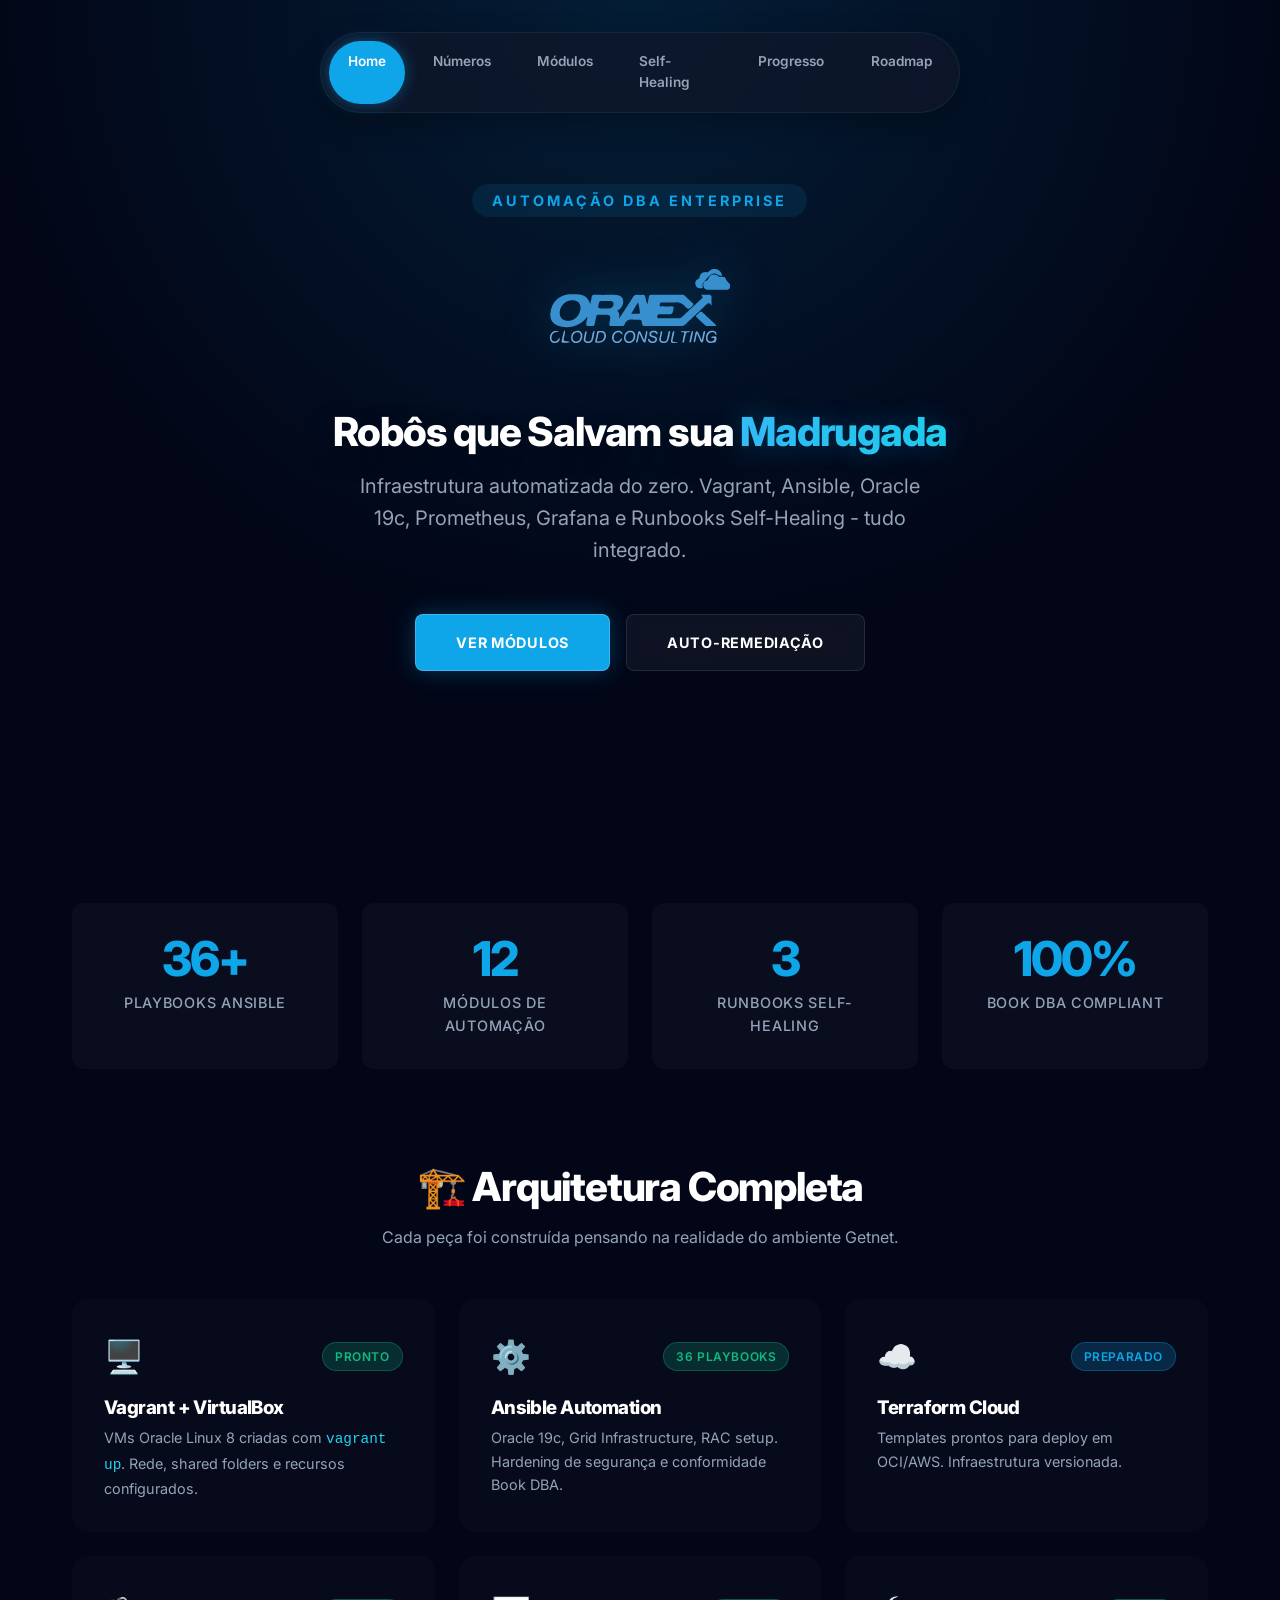
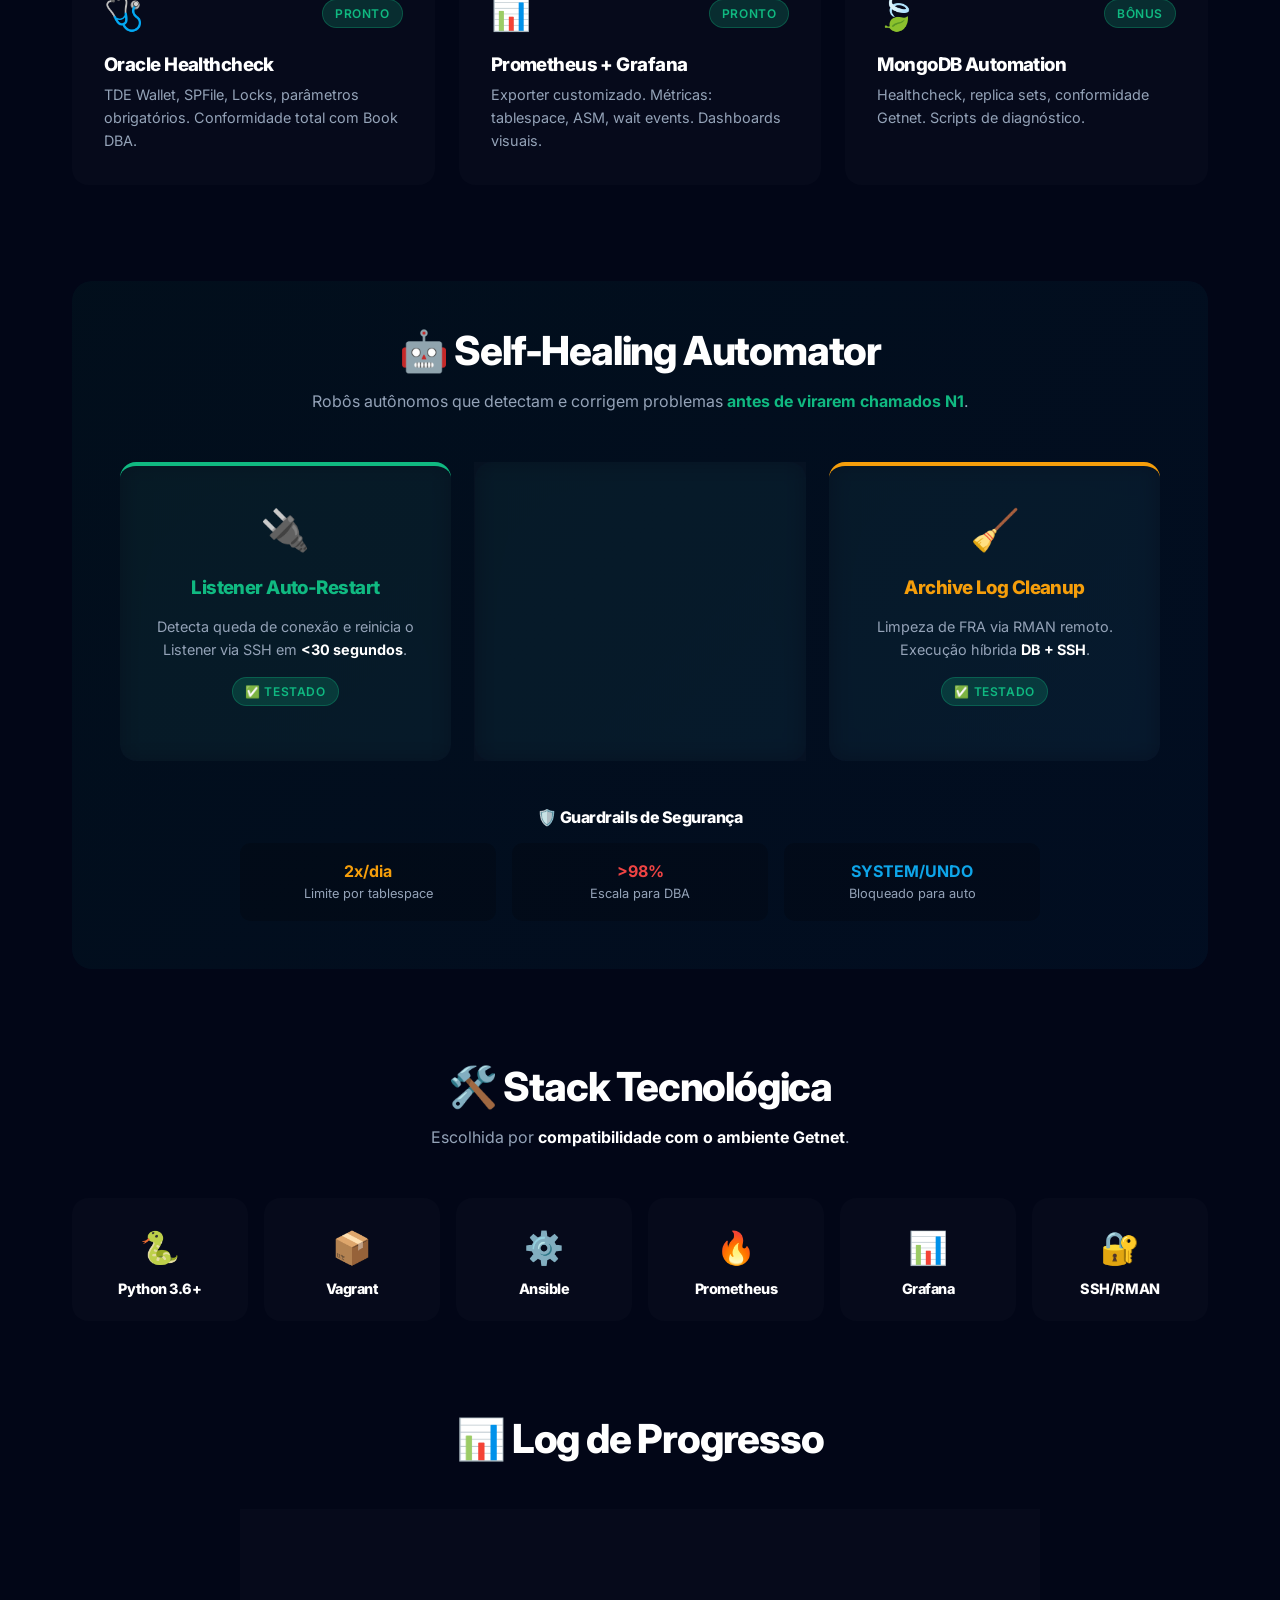
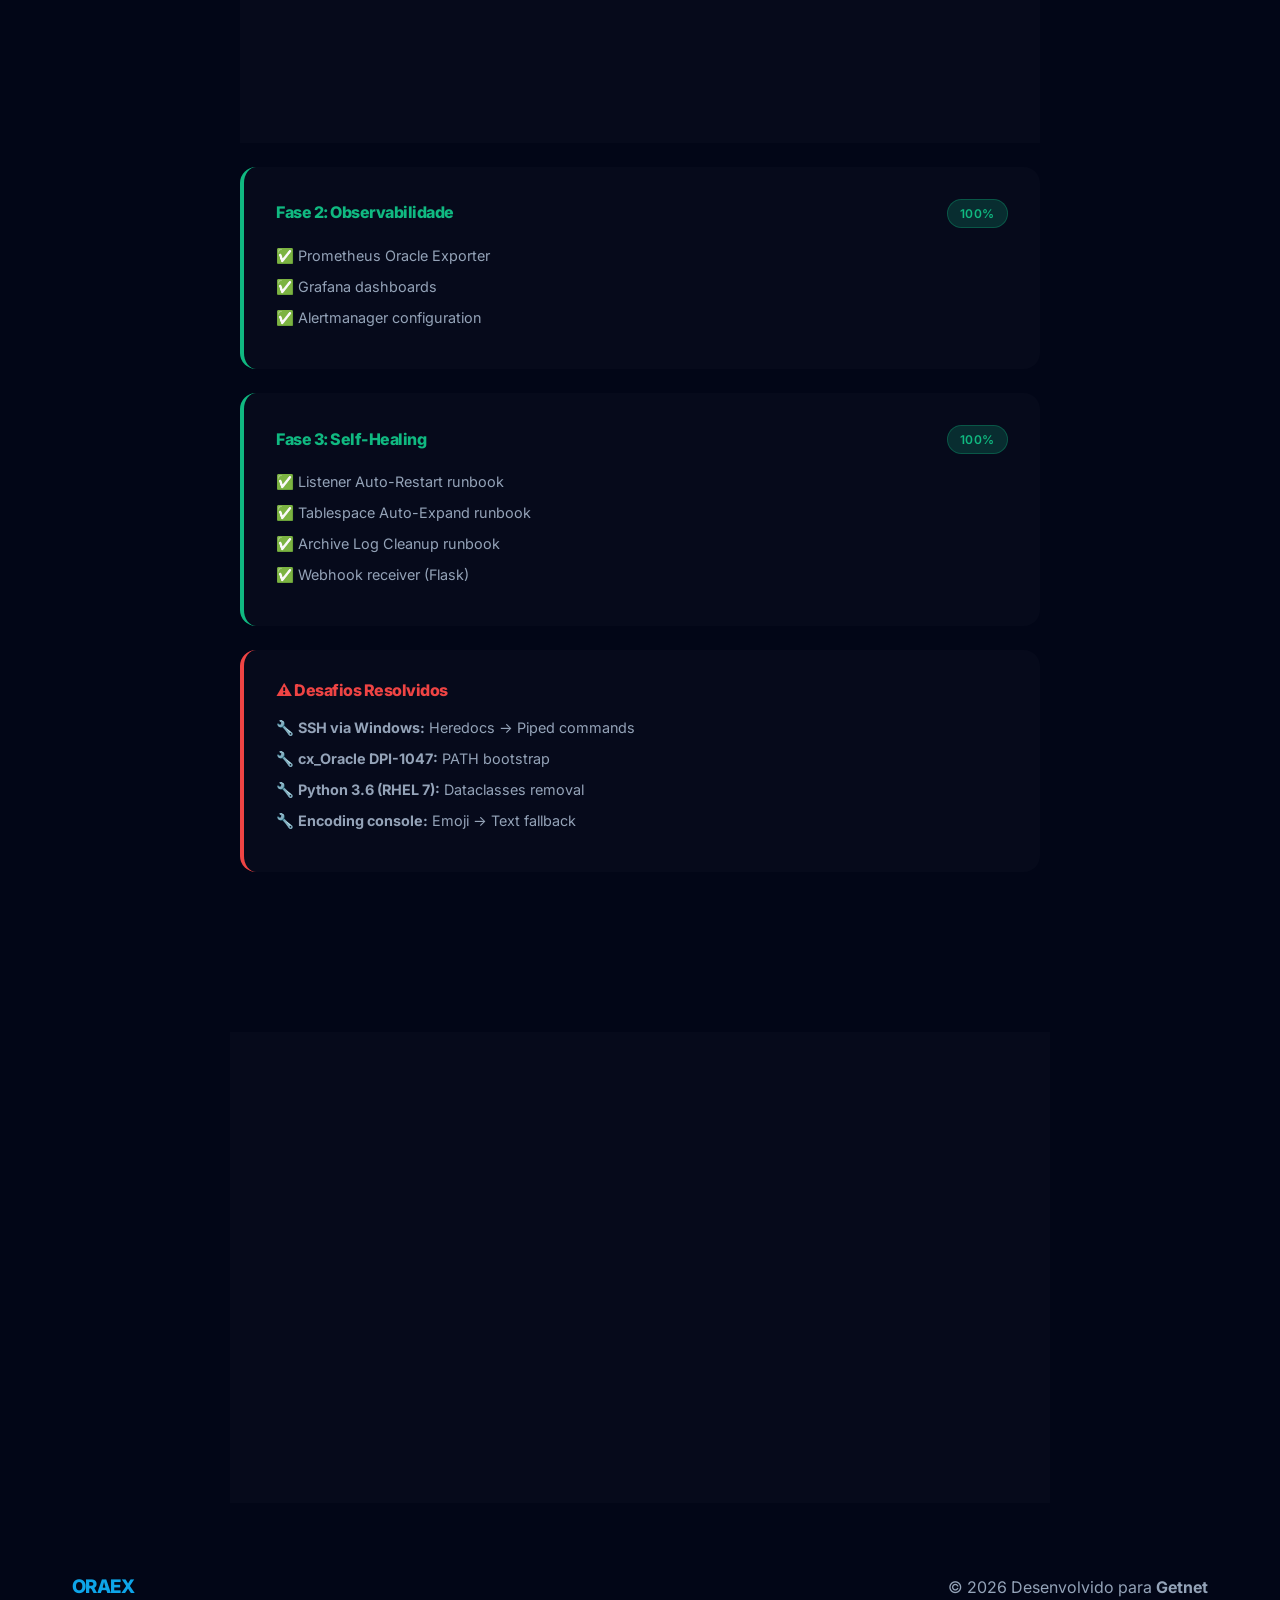
==== commit 2cfde684: "style: Apply ORAEX Cyber Industrial design (Navy + Electric Blue)" ====
--- a/docs/index.html
+++ b/docs/index.html
@@ -9,6 +9,135 @@
         href="https://fonts.googleapis.com/css2?family=Fira+Code:wght@400;600&family=Inter:wght@300;400;600;700;800&display=swap"
         rel="stylesheet">
     <link rel="stylesheet" href="style.css">
+    <style>
+        /* Additional styles for new sections */
+        .timeline {
+            position: relative;
+            padding-left: 30px;
+            border-left: 2px solid var(--border-light);
+        }
+
+        .timeline-item {
+            position: relative;
+            margin-bottom: 2rem;
+            padding-left: 20px;
+        }
+
+        .timeline-item::before {
+            content: '';
+            position: absolute;
+            left: -36px;
+            top: 5px;
+            width: 12px;
+            height: 12px;
+            border-radius: 50%;
+            background: var(--primary);
+            border: 2px solid var(--bg);
+        }
+
+        .timeline-item.completed::before {
+            background: var(--success);
+        }
+
+        .timeline-item.in-progress::before {
+            background: var(--warning);
+            animation: pulse 2s infinite;
+        }
+
+        @keyframes pulse {
+
+            0%,
+            100% {
+                opacity: 1;
+            }
+
+            50% {
+                opacity: 0.5;
+            }
+        }
+
+        .stats-grid {
+            display: grid;
+            grid-template-columns: repeat(4, 1fr);
+            gap: 1.5rem;
+            margin: 3rem 0;
+        }
+
+        .stat-card {
+            background: rgba(255, 255, 255, 0.03);
+            border: 1px solid var(--border-light);
+            border-radius: 12px;
+            padding: 2rem;
+            text-align: center;
+        }
+
+        .stat-number {
+            font-size: 3rem;
+            font-weight: 800;
+            color: var(--primary);
+            line-height: 1;
+        }
+
+        .stat-label {
+            color: var(--text-muted);
+            font-size: 0.9rem;
+            margin-top: 0.5rem;
+        }
+
+        .module-grid {
+            display: grid;
+            grid-template-columns: repeat(3, 1fr);
+            gap: 1.5rem;
+        }
+
+        .module-card {
+            background: rgba(255, 255, 255, 0.02);
+            border: 1px solid var(--border-light);
+            border-radius: 16px;
+            padding: 2rem;
+            transition: all 0.3s ease;
+        }
+
+        .module-card:hover {
+            transform: translateY(-5px);
+            border-color: var(--primary);
+            box-shadow: 0 10px 40px rgba(14, 165, 233, 0.1);
+        }
+
+        .badge {
+            display: inline-block;
+            padding: 4px 12px;
+            border-radius: 20px;
+            font-size: 0.75rem;
+            font-weight: 600;
+            text-transform: uppercase;
+        }
+
+        .badge-success {
+            background: rgba(16, 185, 129, 0.2);
+            color: var(--success);
+        }
+
+        .badge-warning {
+            background: rgba(245, 158, 11, 0.2);
+            color: var(--warning);
+        }
+
+        .badge-info {
+            background: rgba(14, 165, 233, 0.2);
+            color: var(--primary);
+        }
+
+        @media (max-width: 768px) {
+            .stats-grid {
+                grid-template-columns: repeat(2, 1fr);
+            }
+
+            .module-grid {
+                grid-template-columns: 1fr;
+            }
+        }
+    </style>
 </head>
 
 <body>
@@ -16,9 +145,11 @@
     <nav>
         <div class="nav-pill">
             <a href="#home" class="nav-link active">Home</a>
-            <a href="#engineering" class="nav-link">Technology</a>
-            <a href="#tests" class="nav-link">Reliability</a>
-            <a href="#roadmap" class="nav-link">Future</a>
+            <a href="#stats" class="nav-link">Números</a>
+            <a href="#modules" class="nav-link">Módulos</a>
+            <a href="#self-healing" class="nav-link">Self-Healing</a>
+            <a href="#progress" class="nav-link">Progresso</a>
+            <a href="#roadmap" class="nav-link">Roadmap</a>
         </div>
     </nav>
 
@@ -27,348 +158,345 @@
         <div class="hero-content">
             <div
                 style="font-size: 0.9rem; color: var(--primary); font-weight: 700; margin-bottom: 1.5rem; text-transform: uppercase; letter-spacing: 3px; display: inline-block; border: 1px solid var(--border-light); padding: 5px 20px; border-radius: 50px; background: rgba(14, 165, 233, 0.1);">
-                Cloud & Database Intelligence
-            </div>
-
-            <!-- Logo Replacement -->
+                Automação DBA Enterprise
+            </div>
+
             <div style="margin-bottom: 2rem;">
                 <img src="assets/oraex_logo.png" alt="ORAEX"
                     style="max-width: 320px; filter: drop-shadow(0 0 25px rgba(14, 165, 233, 0.3));">
             </div>
 
-            <p>
-                Modernização completa da infraestrutura de dados. <br>
-                <span class="brand-blue">Python 3.6+ Native</span> &bull; <span class="brand-blue">No Root</span> &bull;
-                <span class="brand-blue">DBRE Compliant</span>
+            <h1 style="font-size: 2.5rem; margin-bottom: 1rem;">
+                Robôs que Salvam sua <span class="brand-blue">Madrugada</span>
+            </h1>
+
+            <p style="max-width: 600px; margin: 0 auto;">
+                Infraestrutura automatizada do zero. Vagrant, Ansible, Oracle 19c,
+                Prometheus, Grafana e Runbooks Self-Healing - tudo integrado.
             </p>
 
             <div style="display: flex; gap: 1rem; justify-content: center; margin-top: 3rem;">
-                <a href="#engineering" class="btn btn-primary">Explorar Solução</a>
-                <a href="#tests" class="btn btn-glass">Ver Validações</a>
+                <a href="#modules" class="btn btn-primary">Ver Módulos</a>
+                <a href="#self-healing" class="btn btn-glass">Auto-Remediação</a>
             </div>
         </div>
     </header>
 
     <main class="container">
 
-        <!-- SECTION 1: THE TRANSFORMATION -->
-        <section id="engineering" class="animate-entrance" style="margin-bottom: 8rem;">
-            <h2 style="font-size: 2.5rem; margin-bottom: 3rem; text-align: center;">Transformação Técnica</h2>
-
-            <div class="grid-2">
-                <div class="glass-panel" style="border-left: 4px solid var(--danger);">
-                    <h3
-                        style="color: var(--danger); margin-bottom: 1.5rem; display: flex; align-items: center; gap: 10px;">
-                        <span>⚠️</span> Legacy Infrastructure
-                    </h3>
-                    <ul style="list-style: none; color: var(--text-muted);">
-                        <li style="margin-bottom: 20px; padding-left: 15px; position: relative;">
-                            &bull; Scripts Shell complexos e de difícil manutenção.
-                        </li>
-                        <li style="margin-bottom: 20px; padding-left: 15px; position: relative;">
-                            &bull; Logs não estruturados (texto puro).
-                        </li>
-                        <li style="margin-bottom: 20px; padding-left: 15px; position: relative;">
-                            &bull; Baixa observabilidade e reatividade.
-                        </li>
-                    </ul>
-                </div>
-
-                <div class="glass-panel" style="border-left: 4px solid var(--primary);">
-                    <h3
-                        style="color: var(--primary); margin-bottom: 1.5rem; display: flex; align-items: center; gap: 10px;">
-                        <span>�</span> ORAEX Modernization
-                    </h3>
-                    <ul style="list-style: none; color: var(--text-muted);">
-                        <li style="margin-bottom: 20px; padding-left: 15px; position: relative;">
-                            <strong style="color: #fff;">Python Native Core:</strong> Refatorado para Python 3.6+ (RHEL
-                            7/8 Compatible).
-                        </li>
-                        <li style="margin-bottom: 20px; padding-left: 15px; position: relative;">
-                            <strong style="color: #fff;">Data-Driven:</strong> Saída JSON nativa para integração com
-                            Zabbix/Grafana.
-                        </li>
-                        <li style="margin-bottom: 20px; padding-left: 15px; position: relative;">
-                            <strong style="color: #fff;">Resiliência:</strong> Mocking automático e tratamento de falhas
-                            de conexão.
-                        </li>
-                    </ul>
+        <!-- STATS SECTION -->
+        <section id="stats" class="animate-entrance" style="margin-bottom: 6rem;">
+            <div class="stats-grid">
+                <div class="stat-card">
+                    <div class="stat-number">36+</div>
+                    <div class="stat-label">Playbooks Ansible</div>
+                </div>
+                <div class="stat-card">
+                    <div class="stat-number">12</div>
+                    <div class="stat-label">Módulos de Automação</div>
+                </div>
+                <div class="stat-card">
+                    <div class="stat-number">3</div>
+                    <div class="stat-label">Runbooks Self-Healing</div>
+                </div>
+                <div class="stat-card">
+                    <div class="stat-number">100%</div>
+                    <div class="stat-label">Book DBA Compliant</div>
                 </div>
             </div>
         </section>
 
-        <!-- SECTION 2: THE CORE -->
-        <section class="animate-entrance" style="margin-bottom: 8rem;">
-            <h2
-                style="font-size: 2.5rem; margin-bottom: 3rem; text-align: left; border-left: 5px solid var(--primary); padding-left: 20px;">
-                Intelligent Modules
+        <!-- MODULES SECTION -->
+        <section id="modules" class="animate-entrance" style="margin-bottom: 6rem;">
+            <h2 style="font-size: 2.5rem; margin-bottom: 1rem; text-align: center;">
+                🏗️ Arquitetura Completa
             </h2>
-            <div class="grid-3">
-                <div class="tech-card">
-                    <div class="tech-icon">🩺</div>
-                    <h3>Unified Healthcheck</h3>
-                    <p style="color: var(--text-muted); font-size: 0.95rem; margin-top: 15px;">
-                        Auditoria de TDE Wallets, Locks e Parâmetros. Conformidade total com o Book DBA Getnet.
-                    </p>
-                </div>
-                <div class="tech-card">
-                    <div class="tech-icon">�</div>
-                    <h3>ASM Predictor</h3>
-                    <p style="color: var(--text-muted); font-size: 0.95rem; margin-top: 15px;">
-                        Algoritmo de predição de capacidade. Sabe quando o disco vai estourar antes de acontecer.
-                    </p>
-                </div>
-                <div class="tech-card">
-                    <div class="tech-icon">🛡️</div>
-                    <h3>Safe Housekeeper</h3>
-                    <p style="color: var(--text-muted); font-size: 0.95rem; margin-top: 15px;">
-                        Limpeza automatizada com validação de processos ativos e modo <span
-                            style="color: var(--accent)">Dry-Run</span> obrigatório.
+            <p style="text-align: center; color: var(--text-muted); margin-bottom: 3rem;">
+                Cada peça foi construída pensando na realidade do ambiente Getnet.
+            </p>
+
+            <div class="module-grid">
+                <!-- IaC -->
+                <div class="module-card">
+                    <div
+                        style="display: flex; justify-content: space-between; align-items: center; margin-bottom: 1rem;">
+                        <span style="font-size: 2rem;">🖥️</span>
+                        <span class="badge badge-success">Pronto</span>
+                    </div>
+                    <h3 style="color: #fff; margin-bottom: 0.5rem;">Vagrant + VirtualBox</h3>
+                    <p style="color: var(--text-muted); font-size: 0.9rem;">
+                        VMs Oracle Linux 8 criadas com <code>vagrant up</code>. Rede, shared folders e recursos
+                        configurados.
+                    </p>
+                </div>
+
+                <!-- Ansible -->
+                <div class="module-card">
+                    <div
+                        style="display: flex; justify-content: space-between; align-items: center; margin-bottom: 1rem;">
+                        <span style="font-size: 2rem;">⚙️</span>
+                        <span class="badge badge-success">36 Playbooks</span>
+                    </div>
+                    <h3 style="color: #fff; margin-bottom: 0.5rem;">Ansible Automation</h3>
+                    <p style="color: var(--text-muted); font-size: 0.9rem;">
+                        Oracle 19c, Grid Infrastructure, RAC setup. Hardening de segurança e conformidade Book DBA.
+                    </p>
+                </div>
+
+                <!-- Terraform -->
+                <div class="module-card">
+                    <div
+                        style="display: flex; justify-content: space-between; align-items: center; margin-bottom: 1rem;">
+                        <span style="font-size: 2rem;">☁️</span>
+                        <span class="badge badge-info">Preparado</span>
+                    </div>
+                    <h3 style="color: #fff; margin-bottom: 0.5rem;">Terraform Cloud</h3>
+                    <p style="color: var(--text-muted); font-size: 0.9rem;">
+                        Templates prontos para deploy em OCI/AWS. Infraestrutura versionada.
+                    </p>
+                </div>
+
+                <!-- Healthcheck -->
+                <div class="module-card">
+                    <div
+                        style="display: flex; justify-content: space-between; align-items: center; margin-bottom: 1rem;">
+                        <span style="font-size: 2rem;">🩺</span>
+                        <span class="badge badge-success">Pronto</span>
+                    </div>
+                    <h3 style="color: #fff; margin-bottom: 0.5rem;">Oracle Healthcheck</h3>
+                    <p style="color: var(--text-muted); font-size: 0.9rem;">
+                        TDE Wallet, SPFile, Locks, parâmetros obrigatórios. Conformidade total com Book DBA.
+                    </p>
+                </div>
+
+                <!-- Observability -->
+                <div class="module-card">
+                    <div
+                        style="display: flex; justify-content: space-between; align-items: center; margin-bottom: 1rem;">
+                        <span style="font-size: 2rem;">📊</span>
+                        <span class="badge badge-success">Pronto</span>
+                    </div>
+                    <h3 style="color: #fff; margin-bottom: 0.5rem;">Prometheus + Grafana</h3>
+                    <p style="color: var(--text-muted); font-size: 0.9rem;">
+                        Exporter customizado. Métricas: tablespace, ASM, wait events. Dashboards visuais.
+                    </p>
+                </div>
+
+                <!-- MongoDB -->
+                <div class="module-card">
+                    <div
+                        style="display: flex; justify-content: space-between; align-items: center; margin-bottom: 1rem;">
+                        <span style="font-size: 2rem;">🍃</span>
+                        <span class="badge badge-success">Bônus</span>
+                    </div>
+                    <h3 style="color: #fff; margin-bottom: 0.5rem;">MongoDB Automation</h3>
+                    <p style="color: var(--text-muted); font-size: 0.9rem;">
+                        Healthcheck, replica sets, conformidade Getnet. Scripts de diagnóstico.
                     </p>
                 </div>
             </div>
         </section>
 
-        <!-- SECTION: SELF-HEALING AUTOMATOR (NEW!) -->
-        <section class="animate-entrance"
-            style="margin-bottom: 8rem; background: linear-gradient(135deg, rgba(16, 185, 129, 0.1) 0%, rgba(14, 165, 233, 0.1) 100%); border-radius: 20px; padding: 3rem;">
+        <!-- SELF-HEALING SECTION -->
+        <section id="self-healing" class="animate-entrance"
+            style="margin-bottom: 6rem; background: linear-gradient(135deg, rgba(16, 185, 129, 0.05) 0%, rgba(14, 165, 233, 0.05) 100%); border-radius: 20px; padding: 3rem;">
             <h2 style="font-size: 2.5rem; margin-bottom: 1rem; text-align: center;">
                 🤖 Self-Healing Automator
             </h2>
             <p
                 style="text-align: center; color: var(--text-muted); margin-bottom: 3rem; max-width: 700px; margin-left: auto; margin-right: auto;">
-                Robôs autônomos que detectam e corrigem problemas antes de virarem incidentes. <strong
-                    style="color: var(--success);">Zero intervenção humana</strong> para chamados de N1.
+                Robôs autônomos que detectam e corrigem problemas <strong style="color: var(--success);">antes de
+                    virarem chamados N1</strong>.
             </p>
 
-            <div class="grid-3">
-                <div class="glass-panel" style="border-top: 4px solid var(--success); text-align: center;">
-                    <div style="font-size: 3rem; margin-bottom: 1rem;">🔌</div>
-                    <h3 style="color: var(--success);">Listener Auto-Restart</h3>
-                    <p style="color: var(--text-muted); font-size: 0.9rem; margin-top: 15px;">
+            <div class="module-grid">
+                <div class="module-card" style="border-top: 4px solid var(--success);">
+                    <div style="font-size: 2.5rem; text-align: center; margin-bottom: 1rem;">🔌</div>
+                    <h3 style="color: var(--success); text-align: center;">Listener Auto-Restart</h3>
+                    <p style="color: var(--text-muted); font-size: 0.9rem; text-align: center; margin: 1rem 0;">
                         Detecta queda de conexão e reinicia o Listener via SSH em <strong style="color: #fff;">&lt;30
                             segundos</strong>.
                     </p>
-                    <span
-                        style="display: inline-block; margin-top: 15px; padding: 5px 15px; background: rgba(16, 185, 129, 0.2); border-radius: 20px; font-size: 0.8rem; color: var(--success);">✅
-                        TESTADO</span>
-                </div>
-
-                <div class="glass-panel" style="border-top: 4px solid var(--primary); text-align: center;">
-                    <div style="font-size: 3rem; margin-bottom: 1rem;">💾</div>
-                    <h3 style="color: var(--primary);">Tablespace Auto-Expand</h3>
-                    <p style="color: var(--text-muted); font-size: 0.9rem; margin-top: 15px;">
-                        Monitoramento contínuo de espaço. Expande automaticamente com <strong
-                            style="color: #fff;">Guardrails de segurança</strong>.
-                    </p>
-                    <span
-                        style="display: inline-block; margin-top: 15px; padding: 5px 15px; background: rgba(14, 165, 233, 0.2); border-radius: 20px; font-size: 0.8rem; color: var(--primary);">✅
-                        TESTADO</span>
-                </div>
-
-                <div class="glass-panel" style="border-top: 4px solid var(--warning); text-align: center;">
-                    <div style="font-size: 3rem; margin-bottom: 1rem;">🧹</div>
-                    <h3 style="color: var(--warning);">Archive Log Cleanup</h3>
-                    <p style="color: var(--text-muted); font-size: 0.9rem; margin-top: 15px;">
+                    <div style="text-align: center;">
+                        <span class="badge badge-success">✅ TESTADO</span>
+                    </div>
+                </div>
+
+                <div class="module-card" style="border-top: 4px solid var(--primary);">
+                    <div style="font-size: 2.5rem; text-align: center; margin-bottom: 1rem;">💾</div>
+                    <h3 style="color: var(--primary); text-align: center;">Tablespace Auto-Expand</h3>
+                    <p style="color: var(--text-muted); font-size: 0.9rem; text-align: center; margin: 1rem 0;">
+                        Monitoramento contínuo. Expande com <strong style="color: #fff;">Guardrails</strong>: limite
+                        2x/dia, escalação >98%.
+                    </p>
+                    <div style="text-align: center;">
+                        <span class="badge badge-success">✅ TESTADO</span>
+                    </div>
+                </div>
+
+                <div class="module-card" style="border-top: 4px solid var(--warning);">
+                    <div style="font-size: 2.5rem; text-align: center; margin-bottom: 1rem;">🧹</div>
+                    <h3 style="color: var(--warning); text-align: center;">Archive Log Cleanup</h3>
+                    <p style="color: var(--text-muted); font-size: 0.9rem; text-align: center; margin: 1rem 0;">
                         Limpeza de FRA via RMAN remoto. Execução híbrida <strong style="color: #fff;">DB + SSH</strong>.
                     </p>
-                    <span
-                        style="display: inline-block; margin-top: 15px; padding: 5px 15px; background: rgba(245, 158, 11, 0.2); border-radius: 20px; font-size: 0.8rem; color: var(--warning);">✅
-                        TESTADO</span>
+                    <div style="text-align: center;">
+                        <span class="badge badge-success">✅ TESTADO</span>
+                    </div>
+                </div>
+            </div>
+
+            <!-- Guardrails -->
+            <div style="margin-top: 3rem; max-width: 800px; margin-left: auto; margin-right: auto;">
+                <h4 style="color: #fff; margin-bottom: 1rem; text-align: center;">🛡️ Guardrails de Segurança</h4>
+                <div style="display: grid; grid-template-columns: repeat(3, 1fr); gap: 1rem;">
+                    <div style="background: rgba(0,0,0,0.2); padding: 1rem; border-radius: 10px; text-align: center;">
+                        <strong style="color: var(--warning);">2x/dia</strong>
+                        <p style="color: var(--text-muted); font-size: 0.8rem; margin: 0;">Limite por tablespace</p>
+                    </div>
+                    <div style="background: rgba(0,0,0,0.2); padding: 1rem; border-radius: 10px; text-align: center;">
+                        <strong style="color: var(--danger);">>98%</strong>
+                        <p style="color: var(--text-muted); font-size: 0.8rem; margin: 0;">Escala para DBA</p>
+                    </div>
+                    <div style="background: rgba(0,0,0,0.2); padding: 1rem; border-radius: 10px; text-align: center;">
+                        <strong style="color: var(--primary);">SYSTEM/UNDO</strong>
+                        <p style="color: var(--text-muted); font-size: 0.8rem; margin: 0;">Bloqueado para auto</p>
+                    </div>
                 </div>
             </div>
         </section>
 
-        <!-- SECTION: PROGRESS LOG (NEW!) -->
-        <section class="animate-entrance" style="margin-bottom: 8rem;">
-            <h2 style="font-size: 2.5rem; margin-bottom: 3rem; text-align: center;">📊 Log de Progresso</h2>
-
-            <div style="max-width: 800px; margin: 0 auto;">
-                <!-- Week 1 -->
-                <div class="glass-panel" style="margin-bottom: 1.5rem; border-left: 4px solid var(--success);">
-                    <div
-                        style="display: flex; justify-content: space-between; align-items: center; margin-bottom: 1rem;">
-                        <h4 style="color: var(--success); margin: 0;">Semana 03/02 - 07/02</h4>
-                        <span
-                            style="background: var(--success); color: #000; padding: 3px 10px; border-radius: 10px; font-size: 0.75rem; font-weight: bold;">CONCLUÍDO</span>
-                    </div>
-                    <ul style="list-style: none; color: var(--text-muted); font-size: 0.9rem;">
-                        <li style="margin-bottom: 8px;">✅ Infraestrutura de Observabilidade (Prometheus + Grafana)</li>
-                        <li style="margin-bottom: 8px;">✅ Self-Healing: Listener Auto-Restart com SSH</li>
-                        <li style="margin-bottom: 8px;">✅ Self-Healing: Tablespace Auto-Expand com Guardrails</li>
-                        <li style="margin-bottom: 8px;">✅ Self-Healing: Archive Log Cleanup via RMAN</li>
-                        <li style="margin-bottom: 8px;">✅ Integração Webhook para Alertmanager</li>
-                    </ul>
-                </div>
-
-                <!-- Challenges -->
-                <div class="glass-panel" style="margin-bottom: 1.5rem; border-left: 4px solid var(--danger);">
-                    <h4 style="color: var(--danger); margin-bottom: 1rem;">⚠️ Desafios Enfrentados</h4>
-                    <ul style="list-style: none; color: var(--text-muted); font-size: 0.9rem;">
-                        <li style="margin-bottom: 8px;">🔧 <strong>SSH via Windows:</strong> Heredocs não funcionavam.
-                            Solução: piped commands.</li>
-                        <li style="margin-bottom: 8px;">🔧 <strong>cx_Oracle DPI-1047:</strong> PATH do Instant Client
-                            não propagava. Solução: hardcode no bootstrap.</li>
-                        <li style="margin-bottom: 8px;">🔧 <strong>Encoding no Console:</strong> Emojis quebravam logs.
-                            Solução: text fallback.</li>
-                    </ul>
-                </div>
-
-                <!-- Next Steps -->
-                <div class="glass-panel" style="border-left: 4px solid var(--primary);">
-                    <h4 style="color: var(--primary); margin-bottom: 1rem;">🚀 Próximos Passos</h4>
-                    <ul style="list-style: none; color: var(--text-muted); font-size: 0.9rem;">
-                        <li style="margin-bottom: 8px;">🔜 Empacotamento PyInstaller (executável único)</li>
-                        <li style="margin-bottom: 8px;">🔜 Dockerfile para deploy containerizado</li>
-                        <li style="margin-bottom: 8px;">🔜 Dashboard Grafana com painéis de Self-Healing</li>
-                        <li style="margin-bottom: 8px;">🔜 Runbook: Sessões Zumbis (Kill automático)</li>
-                    </ul>
-                </div>
-            </div>
-        </section>
-
-        <!-- SECTION: TECH STACK (NEW!) -->
-        <section class="animate-entrance" style="margin-bottom: 8rem;">
+        <!-- TECH STACK -->
+        <section class="animate-entrance" style="margin-bottom: 6rem;">
             <h2 style="font-size: 2.5rem; margin-bottom: 1rem; text-align: center;">🛠️ Stack Tecnológica</h2>
             <p style="text-align: center; color: var(--text-muted); margin-bottom: 3rem;">
-                Tecnologias escolhidas por <strong style="color: #fff;">compatibilidade com o ambiente Getnet</strong> e
-                baixo custo de adoção.
+                Escolhida por <strong style="color: #fff;">compatibilidade com o ambiente Getnet</strong>.
             </p>
 
-            <div class="grid-4" style="display: grid; grid-template-columns: repeat(4, 1fr); gap: 1.5rem;">
-                <div class="glass-panel" style="text-align: center; padding: 2rem 1.5rem;">
-                    <div style="font-size: 2.5rem; margin-bottom: 0.5rem;">🐍</div>
-                    <h4 style="color: #fff; margin-bottom: 0.5rem;">Python 3.6+</h4>
-                    <p style="font-size: 0.8rem; color: var(--text-muted);">RHEL 7/8 Nativo<br>Sem instalação extra</p>
-                </div>
-
-                <div class="glass-panel" style="text-align: center; padding: 2rem 1.5rem;">
-                    <div style="font-size: 2.5rem; margin-bottom: 0.5rem;">🔥</div>
-                    <h4 style="color: #fff; margin-bottom: 0.5rem;">Prometheus</h4>
-                    <p style="font-size: 0.8rem; color: var(--text-muted);">Métricas Time-Series<br>Alertmanager</p>
-                </div>
-
-                <div class="glass-panel" style="text-align: center; padding: 2rem 1.5rem;">
-                    <div style="font-size: 2.5rem; margin-bottom: 0.5rem;">📊</div>
-                    <h4 style="color: #fff; margin-bottom: 0.5rem;">Grafana</h4>
-                    <p style="font-size: 0.8rem; color: var(--text-muted);">Dashboards Visuais<br>Open Source</p>
-                </div>
-
-                <div class="glass-panel" style="text-align: center; padding: 2rem 1.5rem;">
-                    <div style="font-size: 2.5rem; margin-bottom: 0.5rem;">🔐</div>
-                    <h4 style="color: #fff; margin-bottom: 0.5rem;">SSH + RMAN</h4>
-                    <p style="font-size: 0.8rem; color: var(--text-muted);">Ferramentas já instaladas<br>Oracle Native
-                    </p>
+            <div style="display: grid; grid-template-columns: repeat(6, 1fr); gap: 1rem;">
+                <div class="module-card" style="padding: 1.5rem; text-align: center;">
+                    <div style="font-size: 2rem;">🐍</div>
+                    <h4 style="color: #fff; font-size: 0.9rem; margin-top: 0.5rem;">Python 3.6+</h4>
+                </div>
+                <div class="module-card" style="padding: 1.5rem; text-align: center;">
+                    <div style="font-size: 2rem;">📦</div>
+                    <h4 style="color: #fff; font-size: 0.9rem; margin-top: 0.5rem;">Vagrant</h4>
+                </div>
+                <div class="module-card" style="padding: 1.5rem; text-align: center;">
+                    <div style="font-size: 2rem;">⚙️</div>
+                    <h4 style="color: #fff; font-size: 0.9rem; margin-top: 0.5rem;">Ansible</h4>
+                </div>
+                <div class="module-card" style="padding: 1.5rem; text-align: center;">
+                    <div style="font-size: 2rem;">🔥</div>
+                    <h4 style="color: #fff; font-size: 0.9rem; margin-top: 0.5rem;">Prometheus</h4>
+                </div>
+                <div class="module-card" style="padding: 1.5rem; text-align: center;">
+                    <div style="font-size: 2rem;">📊</div>
+                    <h4 style="color: #fff; font-size: 0.9rem; margin-top: 0.5rem;">Grafana</h4>
+                </div>
+                <div class="module-card" style="padding: 1.5rem; text-align: center;">
+                    <div style="font-size: 2rem;">🔐</div>
+                    <h4 style="color: #fff; font-size: 0.9rem; margin-top: 0.5rem;">SSH/RMAN</h4>
                 </div>
             </div>
         </section>
 
-        <!-- SECTION 2.5: ECOSYSTEM & OBSERVABILITY -->
-        <section class="animate-entrance" style="margin-bottom: 8rem;">
-            <h2
-                style="font-size: 2.5rem; margin-bottom: 3rem; text-align: right; border-right: 5px solid var(--accent); padding-right: 20px;">
-                Complete Ecosystem
-            </h2>
-            <div class="grid-2">
-                <div class="glass-panel" style="border-top: 4px solid var(--warning);">
-                    <h3 style="color: var(--warning); margin-bottom: 1.5rem;">🔥 Prometheus Exporter</h3>
-                    <p style="color: var(--text-muted); margin-bottom: 15px;">
-                        Métricas em tempo real. O script <code>prometheus_exporter.py</code> expõe endpoints nativos
-                        para:
-                    </p>
-                    <ul style="list-style: none; color: var(--text-muted); font-size: 0.9rem;">
-                        <li>&bull; <span style="color: #fff;">oracle_tablespace_usage</span> (Gauge)</li>
-                        <li>&bull; <span style="color: #fff;">oracle_asm_disk_growth</span> (Histogram)</li>
-                        <li>&bull; <span style="color: #fff;">oracle_wait_events_total</span> (Counter)</li>
+        <!-- PROGRESS LOG -->
+        <section id="progress" class="animate-entrance" style="margin-bottom: 6rem;">
+            <h2 style="font-size: 2.5rem; margin-bottom: 3rem; text-align: center;">📊 Log de Progresso</h2>
+
+            <div style="max-width: 800px; margin: 0 auto;">
+                <!-- Phase 1 -->
+                <div class="module-card" style="margin-bottom: 1.5rem; border-left: 4px solid var(--success);">
+                    <div
+                        style="display: flex; justify-content: space-between; align-items: center; margin-bottom: 1rem;">
+                        <h4 style="color: var(--success); margin: 0;">Fase 1: IaC Foundation</h4>
+                        <span class="badge badge-success">100%</span>
+                    </div>
+                    <ul style="list-style: none; color: var(--text-muted); font-size: 0.9rem; padding: 0; margin: 0;">
+                        <li style="margin-bottom: 8px;">✅ Vagrantfile para Oracle Linux 8</li>
+                        <li style="margin-bottom: 8px;">✅ Ansible playbooks (36 arquivos)</li>
+                        <li style="margin-bottom: 8px;">✅ Oracle 19c installation automation</li>
+                        <li style="margin-bottom: 8px;">✅ Grid Infrastructure setup</li>
                     </ul>
                 </div>
 
-                <div class="glass-panel" style="border-top: 4px solid var(--secondary);">
-                    <h3 style="color: var(--secondary); margin-bottom: 1.5rem;">⚙️ Ansible Automation</h3>
-                    <p style="color: var(--text-muted); margin-bottom: 15px;">
-                        Infraestrutura como Código (IaC). Playbooks idempotentes para:
-                    </p>
-                    <ul style="list-style: none; color: var(--text-muted); font-size: 0.9rem;">
-                        <li>&bull; Instalação de Agentes e Dependências (Offline)</li>
-                        <li>&bull; Hardening de Segurança (Permissões de Diretório)</li>
-                        <li>&bull; Orquestração de Updates em Cluster</li>
+                <!-- Phase 2 -->
+                <div class="module-card" style="margin-bottom: 1.5rem; border-left: 4px solid var(--success);">
+                    <div
+                        style="display: flex; justify-content: space-between; align-items: center; margin-bottom: 1rem;">
+                        <h4 style="color: var(--success); margin: 0;">Fase 2: Observabilidade</h4>
+                        <span class="badge badge-success">100%</span>
+                    </div>
+                    <ul style="list-style: none; color: var(--text-muted); font-size: 0.9rem; padding: 0; margin: 0;">
+                        <li style="margin-bottom: 8px;">✅ Prometheus Oracle Exporter</li>
+                        <li style="margin-bottom: 8px;">✅ Grafana dashboards</li>
+                        <li style="margin-bottom: 8px;">✅ Alertmanager configuration</li>
                     </ul>
                 </div>
 
-                <div class="glass-panel" style="border-top: 4px solid var(--success);">
-                    <h3 style="color: var(--success); margin-bottom: 1.5rem;">🛡️ Security Compliance</h3>
-                    <p style="color: var(--text-muted); margin-bottom: 15px;">
-                        Auditoria contínua baseada no <strong>Book DBA Getnet</strong>:
-                    </p>
-                    <ul style="list-style: none; color: var(--text-muted); font-size: 0.9rem;">
-                        <li>&bull; Verificação de Criptografia <strong>TDE Wallet</strong></li>
-                        <li>&bull; Validação de Parâmetros SPFile (Force Logging, Recyclebin)</li>
-                        <li>&bull; Detecção de Sessões Zumbis/Inativas</li>
+                <!-- Phase 3 -->
+                <div class="module-card" style="margin-bottom: 1.5rem; border-left: 4px solid var(--success);">
+                    <div
+                        style="display: flex; justify-content: space-between; align-items: center; margin-bottom: 1rem;">
+                        <h4 style="color: var(--success); margin: 0;">Fase 3: Self-Healing</h4>
+                        <span class="badge badge-success">100%</span>
+                    </div>
+                    <ul style="list-style: none; color: var(--text-muted); font-size: 0.9rem; padding: 0; margin: 0;">
+                        <li style="margin-bottom: 8px;">✅ Listener Auto-Restart runbook</li>
+                        <li style="margin-bottom: 8px;">✅ Tablespace Auto-Expand runbook</li>
+                        <li style="margin-bottom: 8px;">✅ Archive Log Cleanup runbook</li>
+                        <li style="margin-bottom: 8px;">✅ Webhook receiver (Flask)</li>
                     </ul>
                 </div>
 
-                <div class="glass-panel"
-                    style="background: rgba(0,0,0,0.3); display: flex; align-items: center; justify-content: center; flex-direction: column;">
-                    <div style="font-size: 4rem; margin-bottom: 1rem;">🚀</div>
-                    <h4 style="color: #fff;">API-First Design</h4>
-                    <p style="text-align: center; font-size: 0.9rem; color: var(--text-muted);">Tudo conectado via
-                        <strong>FastAPI Backend</strong>
-                    </p>
+                <!-- Challenges -->
+                <div class="module-card" style="margin-bottom: 1.5rem; border-left: 4px solid var(--danger);">
+                    <h4 style="color: var(--danger); margin-bottom: 1rem;">⚠️ Desafios Resolvidos</h4>
+                    <ul style="list-style: none; color: var(--text-muted); font-size: 0.9rem; padding: 0; margin: 0;">
+                        <li style="margin-bottom: 8px;">🔧 <strong>SSH via Windows:</strong> Heredocs → Piped commands
+                        </li>
+                        <li style="margin-bottom: 8px;">🔧 <strong>cx_Oracle DPI-1047:</strong> PATH bootstrap</li>
+                        <li style="margin-bottom: 8px;">🔧 <strong>Python 3.6 (RHEL 7):</strong> Dataclasses removal
+                        </li>
+                        <li style="margin-bottom: 8px;">🔧 <strong>Encoding console:</strong> Emoji → Text fallback</li>
+                    </ul>
                 </div>
             </div>
         </section>
-        <section id="tests" class="animate-entrance" style="margin-bottom: 8rem;">
-            <div class="grid-2" style="align-items: center;">
-                <div>
-                    <h2 style="font-size: 2.5rem; margin-bottom: 2rem;">Validação Rigorosa</h2>
-                    <div class="timeline-item">
-                        <h4 style="color: #fff;">Compatibilidade Retroativa</h4>
-                        <p style="color: var(--text-muted); margin-top: 5px;">Garantia de execução em <strong>RHEL
-                                6/7</strong> (Python 3.6.8). Remoção cirúrgica de dependências modernas (dataclasses).
+
+        <!-- ROADMAP -->
+        <section id="roadmap" class="animate-entrance" style="padding: 4rem 0; text-align: center;">
+            <div class="module-card" style="display: inline-block; max-width: 900px; padding: 3rem;">
+                <h2 style="margin-bottom: 1rem; font-size: 2rem;">🚀 Próximos Passos</h2>
+
+                <div
+                    style="display: grid; grid-template-columns: repeat(2, 1fr); gap: 1.5rem; text-align: left; margin-top: 2rem;">
+                    <div style="background: rgba(0,0,0,0.2); padding: 1.5rem; border-radius: 12px;">
+                        <span class="badge badge-warning">Em Breve</span>
+                        <h4 style="color: #fff; margin: 1rem 0 0.5rem;">PyInstaller</h4>
+                        <p style="color: var(--text-muted); font-size: 0.9rem; margin: 0;">Executável único sem
+                            dependências Python.</p>
+                    </div>
+                    <div style="background: rgba(0,0,0,0.2); padding: 1.5rem; border-radius: 12px;">
+                        <span class="badge badge-warning">Em Breve</span>
+                        <h4 style="color: #fff; margin: 1rem 0 0.5rem;">Docker Container</h4>
+                        <p style="color: var(--text-muted); font-size: 0.9rem; margin: 0;">Deploy isolado e portável.
                         </p>
                     </div>
-                    <div class="timeline-item">
-                        <h4 style="color: #fff;">Chaos Engineering</h4>
-                        <p style="color: var(--text-muted); margin-top: 5px;">Teste de queda do Listener Oracle. O
-                            sistema degrada graciosamente e alerta via JSON.</p>
-                    </div>
-                    <div class="timeline-item">
-                        <h4 style="color: #fff;">Integração Contínua</h4>
-                        <p style="color: var(--text-muted); margin-top: 5px;">Script <code>run_dashboard_data.py</code>
-                            atua como cola (Glue), consolidando métricas de todos os módulos.</p>
-                    </div>
-                </div>
-
-                <div id="terminal-section" class="terminal" style="min-height: 300px;">
-                    <div class="terminal-header">
-                        <div class="dot red"></div>
-                        <div class="dot yellow"></div>
-                        <div class="dot green"></div>
-                        <span style="margin-left: 10px; color: #555;">oracle@db-prod-01:~</span>
-                    </div>
-                    <div id="terminal-output">
-                        <!-- JS fills this -->
-                    </div>
-                </div>
-            </div>
-        </section>
-
-        <!-- SECTION 4: DEPLOYMENT -->
-        <section id="roadmap" class="animate-entrance" style="padding: 6rem 0; text-align: center;">
-            <div class="glass-panel" style="display: inline-block; max-width: 900px; padding: 4rem;">
-                <h2 style="margin-bottom: 1rem; font-size: 2.5rem;">Pronto para o Futuro</h2>
-                <p style="margin-bottom: 3rem; color: var(--text-muted); font-size: 1.1rem;">
-                    O pacote de deploy já incorpora todas as melhores práticas de DBRE e Segurança da Informação.
-                </p>
-
-                <a href="../dist/oraex_deploy_getnet_20260202_0257.zip" class="btn btn-primary"
-                    style="padding: 18px 40px; font-size: 1.1rem;">
-                    Download Release Candidate v1.0 📦
-                </a>
-
-                <p style="margin-top: 2rem; font-size: 0.9rem; color: #666;">
-                    MD5 Verified &bull; Python 3.6 Compatible &bull; No Internet Required
-                </p>
+                    <div style="background: rgba(0,0,0,0.2); padding: 1.5rem; border-radius: 12px;">
+                        <span class="badge badge-info">Planejado</span>
+                        <h4 style="color: #fff; margin: 1rem 0 0.5rem;">Grafana Self-Healing</h4>
+                        <p style="color: var(--text-muted); font-size: 0.9rem; margin: 0;">Dashboards específicos de
+                            remediação.</p>
+                    </div>
+                    <div style="background: rgba(0,0,0,0.2); padding: 1.5rem; border-radius: 12px;">
+                        <span class="badge badge-info">Planejado</span>
+                        <h4 style="color: #fff; margin: 1rem 0 0.5rem;">Zombie Sessions Killer</h4>
+                        <p style="color: var(--text-muted); font-size: 0.9rem; margin: 0;">Kill automático de sessões
+                            inativas.</p>
+                    </div>
+                </div>
             </div>
         </section>
 
@@ -378,12 +506,12 @@
         <div class="container" style="display: flex; justify-content: space-between; align-items: center;">
             <div style="text-align: left;">
                 <h3 style="color: var(--primary);">ORAEX</h3>
-                <small style="color: #666;">Cloud Consulting & Automation</small>
+                <small style="color: #666;">Cloud & Database Automation</small>
             </div>
 
             <div style="text-align: right; color: var(--text-muted);">
-                <p>&copy; 2026 Developed for <strong>Getnet</strong></p>
-                <small>Powered by Antigravity Agents</small>
+                <p>&copy; 2026 Desenvolvido para <strong>Getnet</strong></p>
+                <small>Última atualização: 04/02/2026</small>
             </div>
         </div>
     </footer>
--- a/docs/style.css
+++ b/docs/style.css
@@ -1,363 +1,314 @@
+/* 
+   🎨 DESIGN COMMITMENT: ORAEX CYBER INDUSTRIAL
+   - Style: Enterprise High-Tech
+   - Color: Deep Navy (#020617) + Electric Blue (#0EA5E9)
+   - Inspiration: XPACE Energy + ORAEX Professionalism
+*/
+
 :root {
-    /* Oraex "Tech Innovation" Palette */
+    /* ORAEX Brand Colors */
     --bg-dark: #020617;
-    /* Very deep navy, almost black */
-    --bg-card: #0f172a;
-    /* Dark slate blue for cards */
-
-    --primary: #0ea5e9;
-    /* Sky Blue / Electric Blue - The core brand color */
-    --primary-glow: rgba(14, 165, 233, 0.5);
-
-    --secondary: #3b82f6;
-    /* Royal Blue for gradients */
-
-    --accent: #22d3ee;
-    /* Cyan for high-tech details */
-
-    --success: #10b981;
-    /* Emerald Green */
-    --warning: #f59e0b;
-    /* Amber */
-    --danger: #ef4444;
-    /* Red */
-
-    --text-main: #f8fafc;
-    /* White/Off-white */
-    --text-muted: #94a3b8;
-    /* Slate grey text */
-
-    --glass: rgba(15, 23, 42, 0.7);
-    --border-light: rgba(56, 189, 248, 0.15);
-    /* Subtle blue borders */
+    /* Deepest Navy */
+    --bg-card: #0F172A;
+    /* Slate 900 */
+    --primary: #0EA5E9;
+    /* Sky 500 */
+    --primary-dark: #0284C7;
+    /* Sky 600 */
+    --secondary: #38BDF8;
+    /* Sky 400 */
+    --accent: #22D3EE;
+    /* Cyan 400 */
+
+    /* Functional Colors */
+    --success: #10B981;
+    --warning: #F59E0B;
+    --danger: #EF4444;
+
+    /* Text */
+    --text-main: #F8FAFC;
+    --text-muted: #94A3B8;
+
+    /* Effects */
+    --glass-border: 1px solid rgba(56, 189, 248, 0.1);
+    --neon-glow: 0 0 20px rgba(14, 165, 233, 0.2);
+    --card-shadow: 0 20px 40px -10px rgba(0, 0, 0, 0.5);
 }
 
 * {
     margin: 0;
     padding: 0;
     box-sizing: border-box;
-    font-family: 'Inter', system-ui, sans-serif;
+    -webkit-font-smoothing: antialiased;
+}
+
+html {
+    scroll-behavior: smooth;
+    background: var(--bg-dark);
 }
 
 body {
-    background-color: var(--bg-dark);
+    font-family: 'Inter', sans-serif;
+    color: var(--text-main);
+    line-height: 1.6;
+    overflow-x: hidden;
     background-image:
-        radial-gradient(circle at 10% 20%, rgba(14, 165, 233, 0.08) 0%, transparent 40%),
-        radial-gradient(circle at 90% 80%, rgba(59, 130, 246, 0.08) 0%, transparent 40%);
-    color: var(--text-main);
-    overflow-x: hidden;
-    line-height: 1.6;
-}
-
-/* --- Utility Classes --- */
+        linear-gradient(rgba(15, 23, 42, 0) 50%, rgba(2, 6, 23, 1) 100%),
+        radial-gradient(circle at 50% 0%, rgba(14, 165, 233, 0.15), transparent 60%);
+    background-attachment: fixed;
+}
+
+/* Typography */
+h1,
+h2,
+h3,
+h4 {
+    color: white;
+    font-weight: 800;
+    letter-spacing: -0.03em;
+    line-height: 1.1;
+}
+
+.brand-blue {
+    background: linear-gradient(to right, #38BDF8, #22D3EE);
+    -webkit-background-clip: text;
+    -webkit-text-fill-color: transparent;
+    text-shadow: 0 0 30px rgba(14, 165, 233, 0.3);
+}
+
+code {
+    font-family: 'Fira Code', monospace;
+    color: var(--accent);
+}
+
+/* Navigation Pill */
+nav {
+    position: fixed;
+    top: 2rem;
+    left: 50%;
+    transform: translateX(-50%);
+    z-index: 1000;
+}
+
+.nav-pill {
+    display: flex;
+    gap: 0.5rem;
+    padding: 0.5rem;
+    background: rgba(15, 23, 42, 0.8);
+    backdrop-filter: blur(16px);
+    border: var(--glass-border);
+    border-radius: 100px;
+    box-shadow: 0 10px 30px rgba(0, 0, 0, 0.3);
+}
+
+.nav-link {
+    color: var(--text-muted);
+    text-decoration: none;
+    font-size: 0.85rem;
+    font-weight: 600;
+    padding: 0.6rem 1.2rem;
+    border-radius: 100px;
+    transition: all 0.3s cubic-bezier(0.4, 0, 0.2, 1);
+}
+
+.nav-link:hover {
+    color: white;
+    background: rgba(255, 255, 255, 0.05);
+}
+
+.nav-link.active {
+    background: var(--primary);
+    color: white;
+    box-shadow: 0 0 15px rgba(14, 165, 233, 0.4);
+}
+
+/* Hero Section */
+.hero {
+    min-height: 95vh;
+    display: flex;
+    flex-direction: column;
+    justify-content: center;
+    align-items: center;
+    text-align: center;
+    position: relative;
+    padding: 0 2rem;
+}
+
+.hero h1 {
+    font-size: 6rem;
+    /* Massive Type */
+    margin-bottom: 1.5rem;
+    text-shadow: 0 10px 30px rgba(0, 0, 0, 0.3);
+}
+
+.hero p {
+    font-size: 1.25rem;
+    color: var(--text-muted);
+    max-width: 600px;
+    margin: 0 auto 3rem;
+}
+
+/* Buttons */
+.btn {
+    display: inline-flex;
+    align-items: center;
+    gap: 0.8rem;
+    padding: 1rem 2.5rem;
+    font-weight: 700;
+    text-decoration: none;
+    border-radius: 8px;
+    /* Sharper edges */
+    transition: all 0.3s cubic-bezier(0.4, 0, 0.2, 1);
+    text-transform: uppercase;
+    font-size: 0.9rem;
+    letter-spacing: 0.05em;
+}
+
+.btn-primary {
+    background: var(--primary);
+    color: white;
+    box-shadow: 0 0 25px rgba(14, 165, 233, 0.3);
+    border: 1px solid rgba(255, 255, 255, 0.2);
+}
+
+.btn-primary:hover {
+    transform: translateY(-4px);
+    box-shadow: 0 10px 40px rgba(14, 165, 233, 0.5);
+    background: var(--secondary);
+}
+
+.btn-glass {
+    background: rgba(255, 255, 255, 0.05);
+    color: white;
+    border: 1px solid rgba(255, 255, 255, 0.1);
+    backdrop-filter: blur(10px);
+}
+
+.btn-glass:hover {
+    background: rgba(255, 255, 255, 0.1);
+    transform: translateY(-4px);
+    border-color: white;
+}
+
+/* Cards & Modules */
 .container {
     max-width: 1200px;
     margin: 0 auto;
-    padding: 0 20px;
-}
-
-.text-gradient {
-    background: linear-gradient(135deg, #fff, var(--primary));
-    -webkit-background-clip: text;
-    -webkit-text-fill-color: transparent;
-    background-clip: text;
-    text-shadow: 0 0 30px rgba(14, 165, 233, 0.3);
-}
-
-.brand-blue {
-    color: var(--primary);
-}
-
-.glass-panel {
-    background: var(--glass);
-    backdrop-filter: blur(16px);
-    border: 1px solid var(--border-light);
-    border-radius: 20px;
+    padding: 0 2rem;
+}
+
+.grid-3 {
+    display: grid;
+    grid-template-columns: repeat(3, 1fr);
+    gap: 2rem;
+}
+
+.grid-4 {
+    display: grid;
+    grid-template-columns: repeat(4, 1fr);
+    gap: 1.5rem;
+}
+
+.module-card,
+.tech-card,
+.stat-card {
+    background: rgba(30, 41, 59, 0.4);
+    border: var(--glass-border);
+    backdrop-filter: blur(12px);
+    border-radius: 12px;
     padding: 2.5rem;
-    box-shadow: 0 4px 30px rgba(0, 0, 0, 0.2);
     transition: all 0.4s ease;
-}
-
-.glass-panel:hover {
-    border-color: var(--primary);
-    box-shadow: 0 0 20px var(--primary-glow);
-    transform: translateY(-2px);
-}
-
-/* --- Hero Section --- */
-.hero {
-    min-height: 100vh;
-    display: flex;
-    align-items: center;
-    justify-content: center;
     position: relative;
     overflow: hidden;
 }
 
-/* Dynamic Grid Background for "Tech" Feel */
-.hero::after {
-    content: '';
-    position: absolute;
-    inset: 0;
-    background-image: linear-gradient(rgba(255, 255, 255, 0.03) 1px, transparent 1px),
-        linear-gradient(90deg, rgba(255, 255, 255, 0.03) 1px, transparent 1px);
-    background-size: 50px 50px;
-    mask-image: radial-gradient(circle at center, black 40%, transparent 80%);
-    pointer-events: none;
-    z-index: 0;
-}
-
-.hero-content {
-    text-align: center;
-    z-index: 10;
-    position: relative;
-}
-
-.hero h1 {
-    font-size: 5.5rem;
+.module-card:hover,
+.tech-card:hover {
+    transform: translateY(-10px) scale(1.02);
+    border-color: var(--primary);
+    box-shadow: 0 20px 40px -10px rgba(14, 165, 233, 0.15);
+    background: rgba(30, 41, 59, 0.6);
+}
+
+/* Badges */
+.badge {
+    padding: 6px 14px;
+    border-radius: 100px;
+    font-size: 0.7rem;
     font-weight: 800;
-    margin-bottom: 0.5rem;
-    letter-spacing: -2px;
-    line-height: 1.1;
-}
-
-.hero p {
-    font-size: 1.5rem;
-    color: var(--text-muted);
-    max-width: 700px;
-    margin: 1.5rem auto 2.5rem;
-}
-
-/* --- Buttons --- */
-.btn {
-    padding: 14px 35px;
-    border-radius: 12px;
-    text-decoration: none;
-    font-weight: 600;
-    transition: all 0.3s ease;
-    display: inline-block;
-}
-
-.btn-primary {
-    background: var(--primary);
-    color: #fff;
-    box-shadow: 0 0 15px var(--primary-glow);
-}
-
-.btn-primary:hover {
-    background: var(--secondary);
-    box-shadow: 0 0 25px var(--primary-glow);
-    transform: scale(1.05);
-}
-
-.btn-glass {
-    background: rgba(255, 255, 255, 0.05);
-    color: #fff;
-    border: 1px solid rgba(255, 255, 255, 0.1);
-    backdrop-filter: blur(10px);
-}
-
-.btn-glass:hover {
-    background: rgba(255, 255, 255, 0.1);
-    border-color: #fff;
-}
-
-
-/* --- Grid Layouts --- */
-.grid-2 {
-    display: grid;
-    grid-template-columns: 1fr 1fr;
-    gap: 3rem;
-    margin: 4rem 0;
-}
-
-.grid-3 {
-    display: grid;
-    grid-template-columns: repeat(auto-fit, minmax(320px, 1fr));
-    gap: 2rem;
-}
-
-/* --- Cards --- */
-.tech-card {
-    background: var(--bg-card);
-    padding: 2rem;
-    border-radius: 16px;
-    border: 1px solid var(--border-light);
-    transition: all 0.3s cubic-bezier(0.4, 0, 0.2, 1);
-    position: relative;
-    overflow: hidden;
-}
-
-.tech-card::before {
-    content: '';
-    position: absolute;
-    top: 0;
-    left: 0;
-    width: 100%;
-    height: 4px;
-    background: linear-gradient(90deg, var(--primary), var(--accent));
-    transform: scaleX(0);
-    transform-origin: left;
-    transition: transform 0.3s ease;
-}
-
-.tech-card:hover {
-    transform: translateY(-8px);
-    border-color: var(--accent);
-}
-
-.tech-card:hover::before {
-    transform: scaleX(1);
-}
-
-.tech-icon {
-    font-size: 2.5rem;
-    margin-bottom: 1.5rem;
-    background: rgba(14, 165, 233, 0.1);
-    width: 60px;
-    height: 60px;
-    display: flex;
-    align-items: center;
-    justify-content: center;
-    border-radius: 12px;
+    text-transform: uppercase;
+    letter-spacing: 0.05em;
+    border: 1px solid transparent;
+}
+
+.badge-success {
+    background: rgba(16, 185, 129, 0.15);
+    color: var(--success);
+    border-color: rgba(16, 185, 129, 0.3);
+}
+
+.badge-warning {
+    background: rgba(245, 158, 11, 0.15);
+    color: var(--warning);
+    border-color: rgba(245, 158, 11, 0.3);
+}
+
+.badge-info {
+    background: rgba(14, 165, 233, 0.15);
     color: var(--primary);
-}
-
-/* --- Terminal Simulator --- */
-.terminal {
-    background: #0a0a0a;
-    border-radius: 12px;
-    padding: 1.5rem;
-    font-family: 'Fira Code', monospace;
-    font-size: 0.95rem;
-    color: var(--success);
-    border: 1px solid #333;
-    box-shadow: 0 20px 50px rgba(0, 0, 0, 0.5);
-    position: relative;
-}
-
-.terminal::before {
-    content: 'ORAEX-CLI v2.0';
-    position: absolute;
-    top: -30px;
-    left: 0;
-    color: #666;
-    font-size: 0.8rem;
-    font-family: 'Inter', sans-serif;
-}
-
-.terminal-header {
-    display: flex;
-    gap: 8px;
-    margin-bottom: 1.5rem;
-    border-bottom: 1px solid #222;
-    padding-bottom: 10px;
-}
-
-.dot {
-    width: 12px;
-    height: 12px;
-    border-radius: 50%;
-}
-
-.red {
-    background: #ff5f56;
-}
-
-.yellow {
-    background: #ffbd2e;
-}
-
-.green {
-    background: #27c93f;
-}
-
-/* --- Timeline --- */
-.timeline-item {
-    border-left: 2px solid var(--primary);
-    padding-left: 2.5rem;
-    position: relative;
-    margin-bottom: 2.5rem;
-}
-
-.timeline-item::before {
-    content: '';
-    width: 12px;
-    height: 12px;
-    background: var(--bg-dark);
-    border: 3px solid var(--primary);
-    border-radius: 50%;
-    position: absolute;
-    left: -9px;
-    top: 5px;
-    box-shadow: 0 0 15px var(--primary);
-    transition: all 0.3s;
-}
-
-.timeline-item:hover::before {
-    background: var(--primary);
-    box-shadow: 0 0 25px var(--primary);
-}
-
-/* --- Floating Navigation --- */
-nav {
-    position: fixed;
-    top: 20px;
-    width: 100%;
-    display: flex;
-    justify-content: center;
-    z-index: 100;
-    pointer-events: none;
-    /* Let clicks pass through around the pill */
-}
-
-.nav-pill {
-    pointer-events: auto;
-    background: rgba(15, 23, 42, 0.85);
-    backdrop-filter: blur(12px);
-    padding: 8px 10px;
-    border-radius: 100px;
-    border: 1px solid rgba(255, 255, 255, 0.1);
-    display: flex;
-    gap: 5px;
-    box-shadow: 0 10px 30px rgba(0, 0, 0, 0.2);
-}
-
-.nav-link {
-    color: var(--text-muted);
-    text-decoration: none;
-    font-weight: 500;
-    transition: all 0.3s;
-    padding: 8px 20px;
-    border-radius: 30px;
-    font-size: 0.9rem;
-}
-
-.nav-link:hover {
-    color: #fff;
-}
-
-.nav-link.active {
-    background: var(--primary);
-    color: #fff;
-    box-shadow: 0 0 15px var(--primary-glow);
-}
-
-footer {
-    padding: 4rem 0;
-    text-align: center;
-    color: var(--text-muted);
-    border-top: 1px solid rgba(255, 255, 255, 0.05);
-    margin-top: 5rem;
-}
-
-/* --- Responsive --- */
+    border-color: rgba(14, 165, 233, 0.3);
+}
+
+/* Animation Utility */
+.animate-entrance {
+    opacity: 0;
+    transform: translateY(20px);
+    animation: fadeUp 1s cubic-bezier(0.2, 0.8, 0.2, 1) forwards;
+}
+
+@keyframes fadeUp {
+    to {
+        opacity: 1;
+        transform: translateY(0);
+    }
+}
+
+/* Mobile */
 @media (max-width: 768px) {
     .hero h1 {
         font-size: 3.5rem;
     }
 
-    .grid-2 {
+    .grid-3,
+    .grid-4 {
         grid-template-columns: 1fr;
     }
+
+    .nav-pill {
+        display: none;
+    }
+
+    /* Or hamburger menu logic */
+
+    .hero {
+        min-height: 80vh;
+    }
+}
+
+/* Stat Cards specific */
+.stat-number {
+    font-size: 4rem;
+    font-weight: 800;
+    color: var(--primary);
+    line-height: 1;
+    margin-bottom: 0.5rem;
+    letter-spacing: -2px;
+}
+
+.stat-label {
+    font-size: 0.9rem;
+    color: var(--text-muted);
+    font-weight: 500;
+    text-transform: uppercase;
+    letter-spacing: 0.05em;
 }
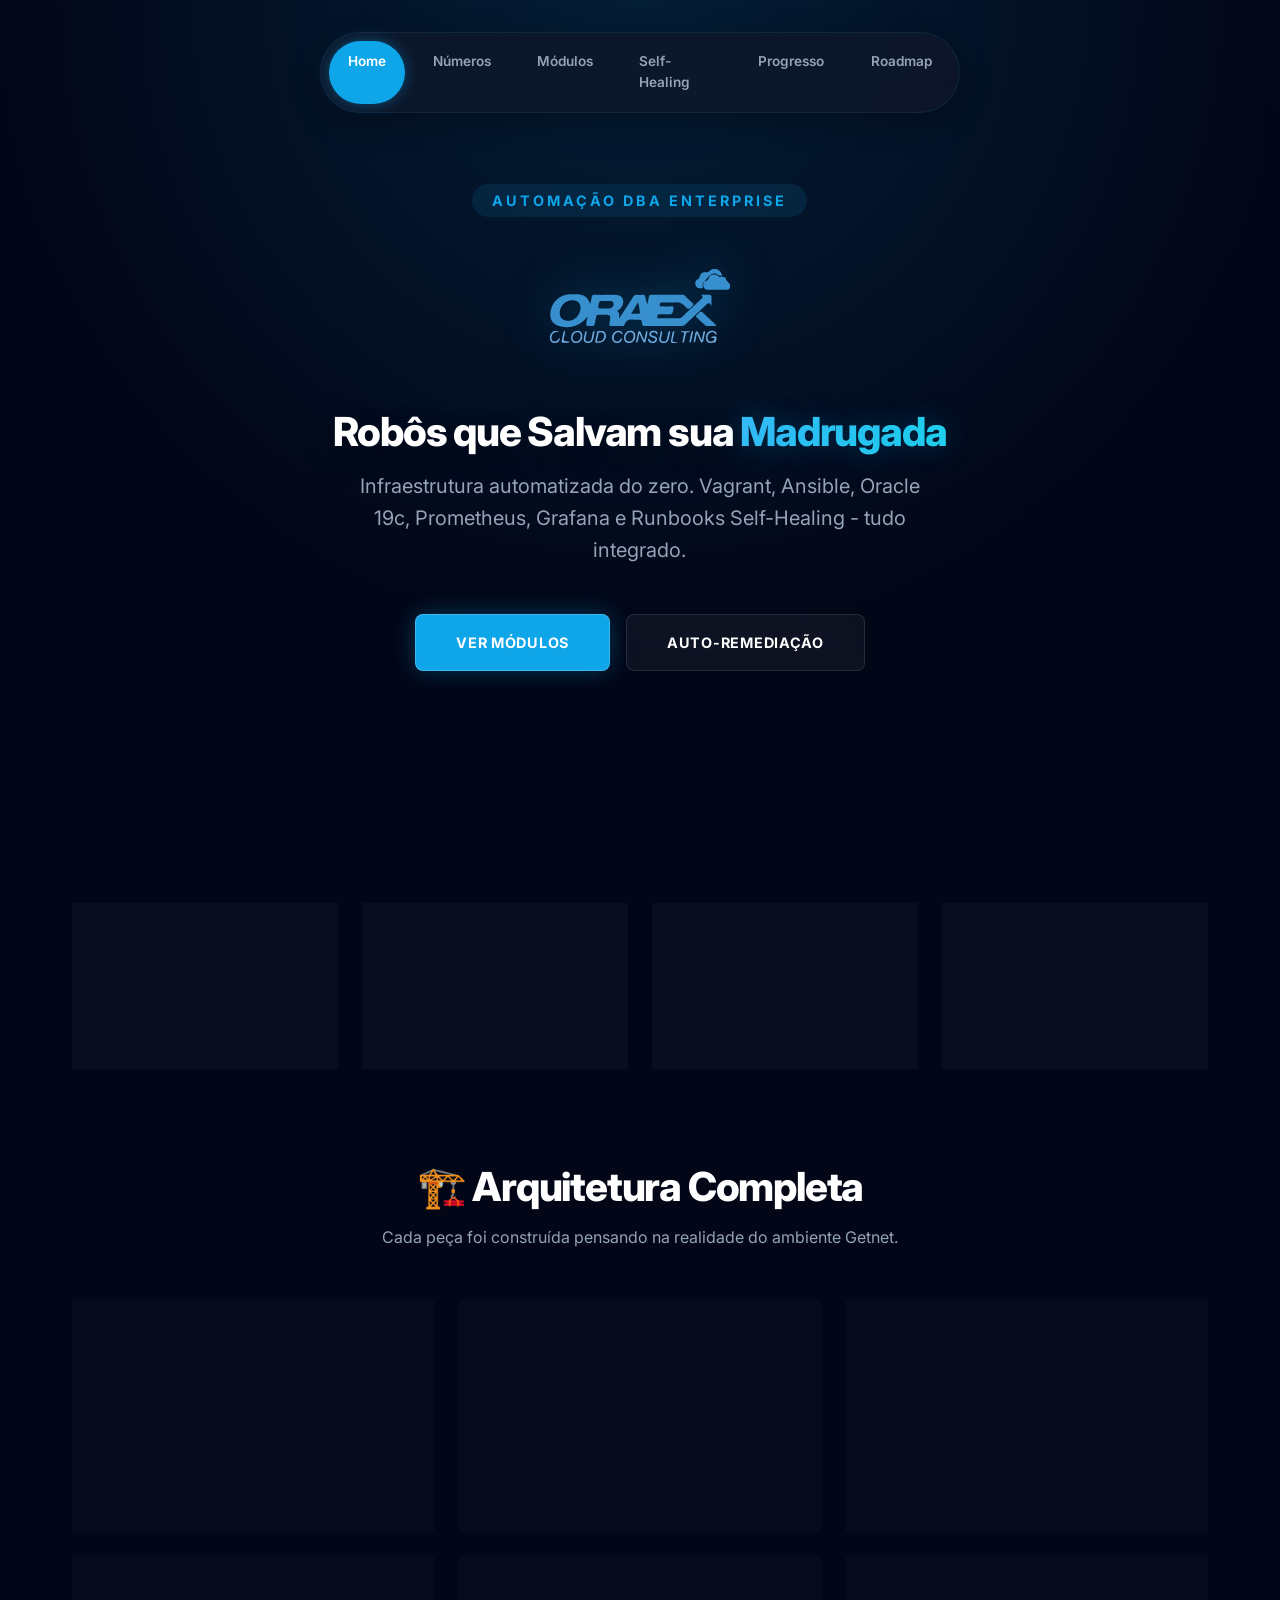
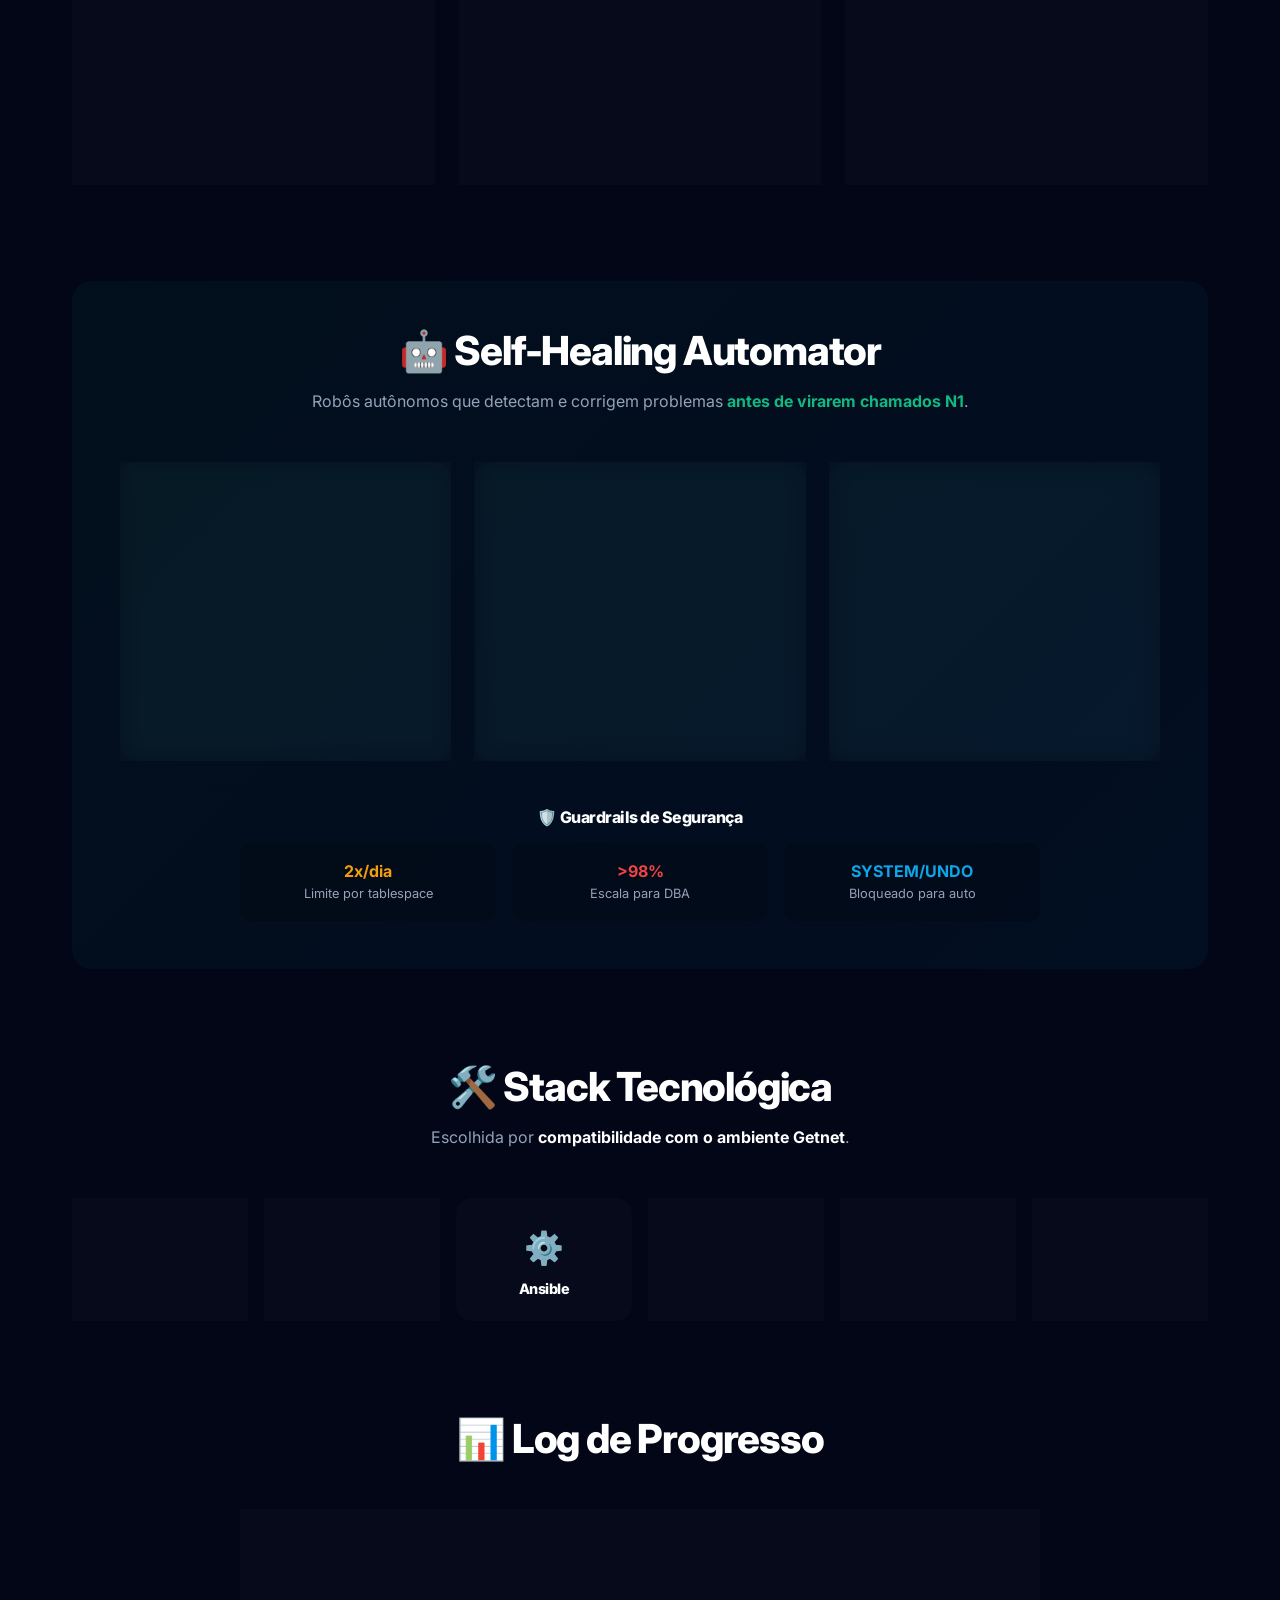
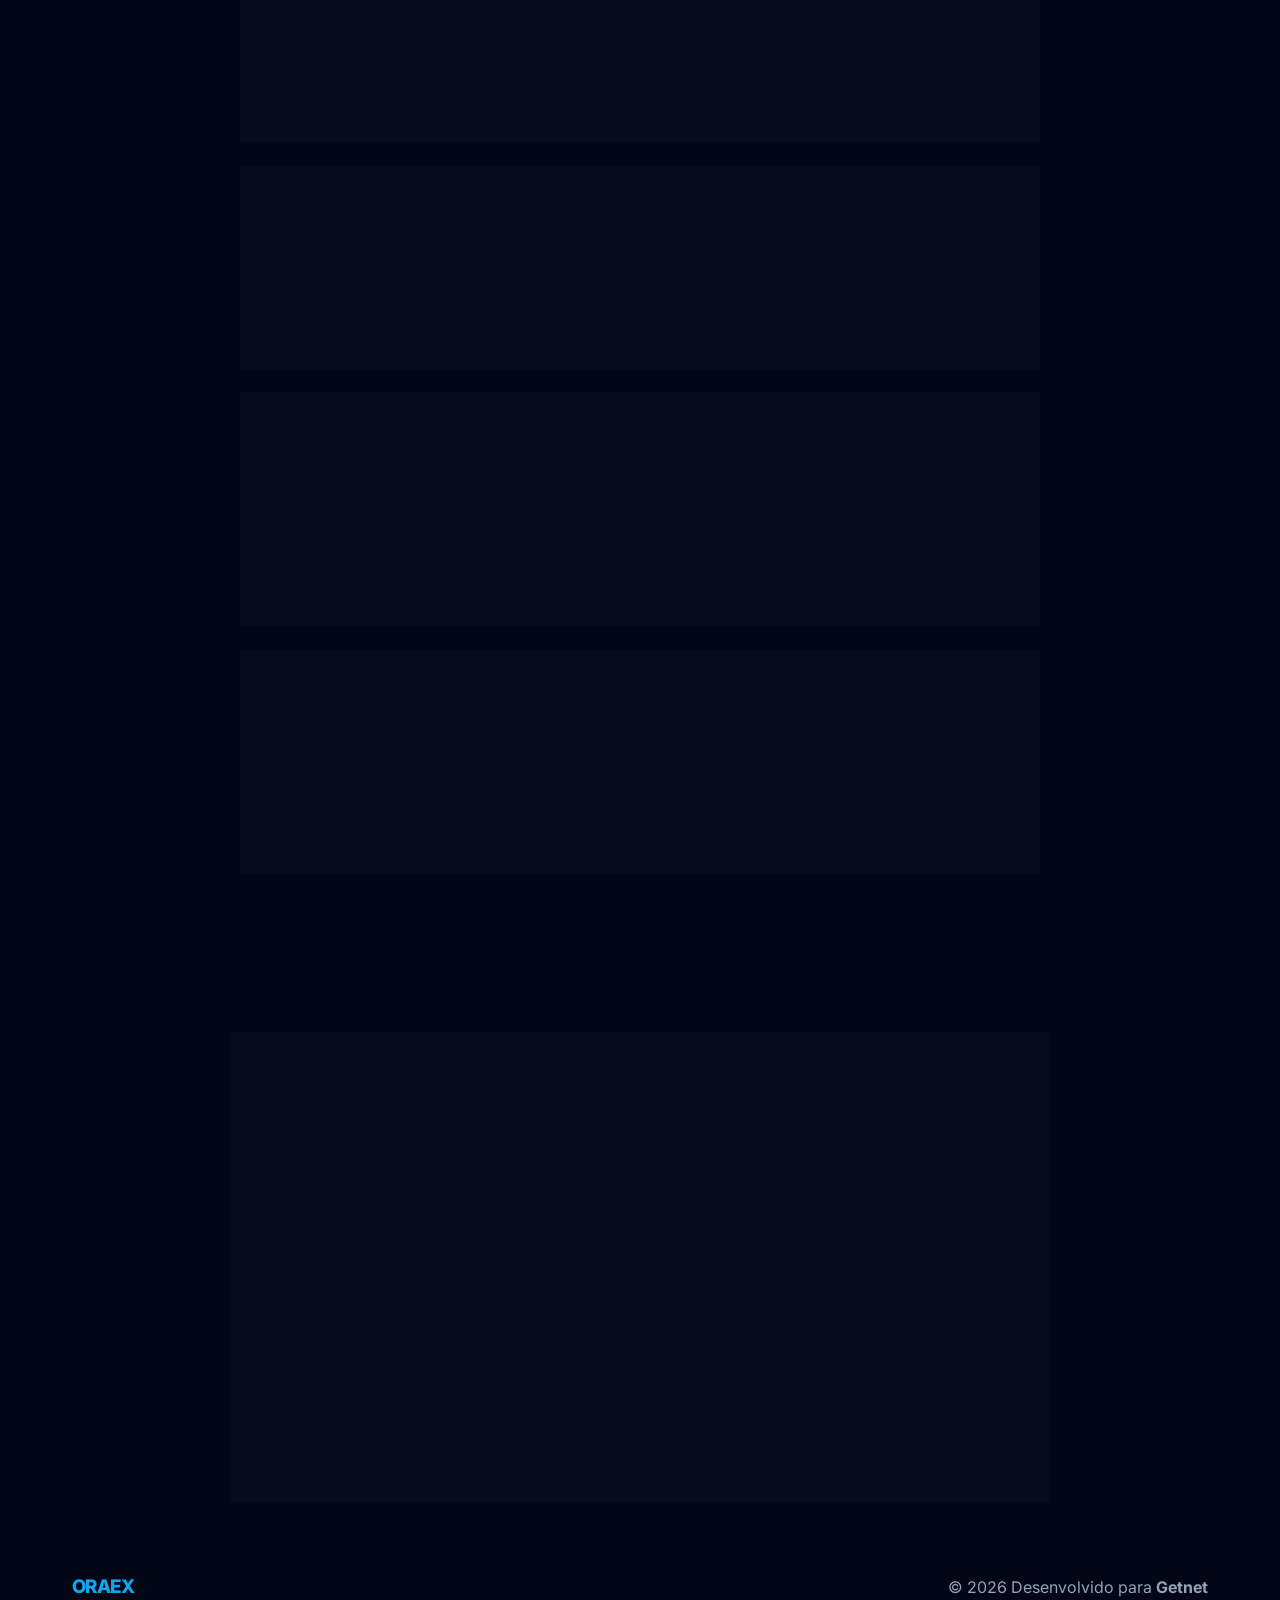
==== commit 3b9beb54: "fix(site): Correct Ansible playbook count (36 -> 7)" ====
--- a/docs/index.html
+++ b/docs/index.html
@@ -188,7 +188,7 @@
         <section id="stats" class="animate-entrance" style="margin-bottom: 6rem;">
             <div class="stats-grid">
                 <div class="stat-card">
-                    <div class="stat-number">36+</div>
+                    <div class="stat-number">7+</div>
                     <div class="stat-label">Playbooks Ansible</div>
                 </div>
                 <div class="stat-card">
@@ -235,11 +235,11 @@
                     <div
                         style="display: flex; justify-content: space-between; align-items: center; margin-bottom: 1rem;">
                         <span style="font-size: 2rem;">⚙️</span>
-                        <span class="badge badge-success">36 Playbooks</span>
+                        <span class="badge badge-success">7 Playbooks</span>
                     </div>
                     <h3 style="color: #fff; margin-bottom: 0.5rem;">Ansible Automation</h3>
                     <p style="color: var(--text-muted); font-size: 0.9rem;">
-                        Oracle 19c, Grid Infrastructure, RAC setup. Hardening de segurança e conformidade Book DBA.
+                        Orquestração completa: OS Hardening, Oracle Install, Grid Setup e RAC provisioning.
                     </p>
                 </div>
 
@@ -415,7 +415,7 @@
                     </div>
                     <ul style="list-style: none; color: var(--text-muted); font-size: 0.9rem; padding: 0; margin: 0;">
                         <li style="margin-bottom: 8px;">✅ Vagrantfile para Oracle Linux 8</li>
-                        <li style="margin-bottom: 8px;">✅ Ansible playbooks (36 arquivos)</li>
+                        <li style="margin-bottom: 8px;">✅ Ansible playbooks (7 arquivos principais)</li>
                         <li style="margin-bottom: 8px;">✅ Oracle 19c installation automation</li>
                         <li style="margin-bottom: 8px;">✅ Grid Infrastructure setup</li>
                     </ul>
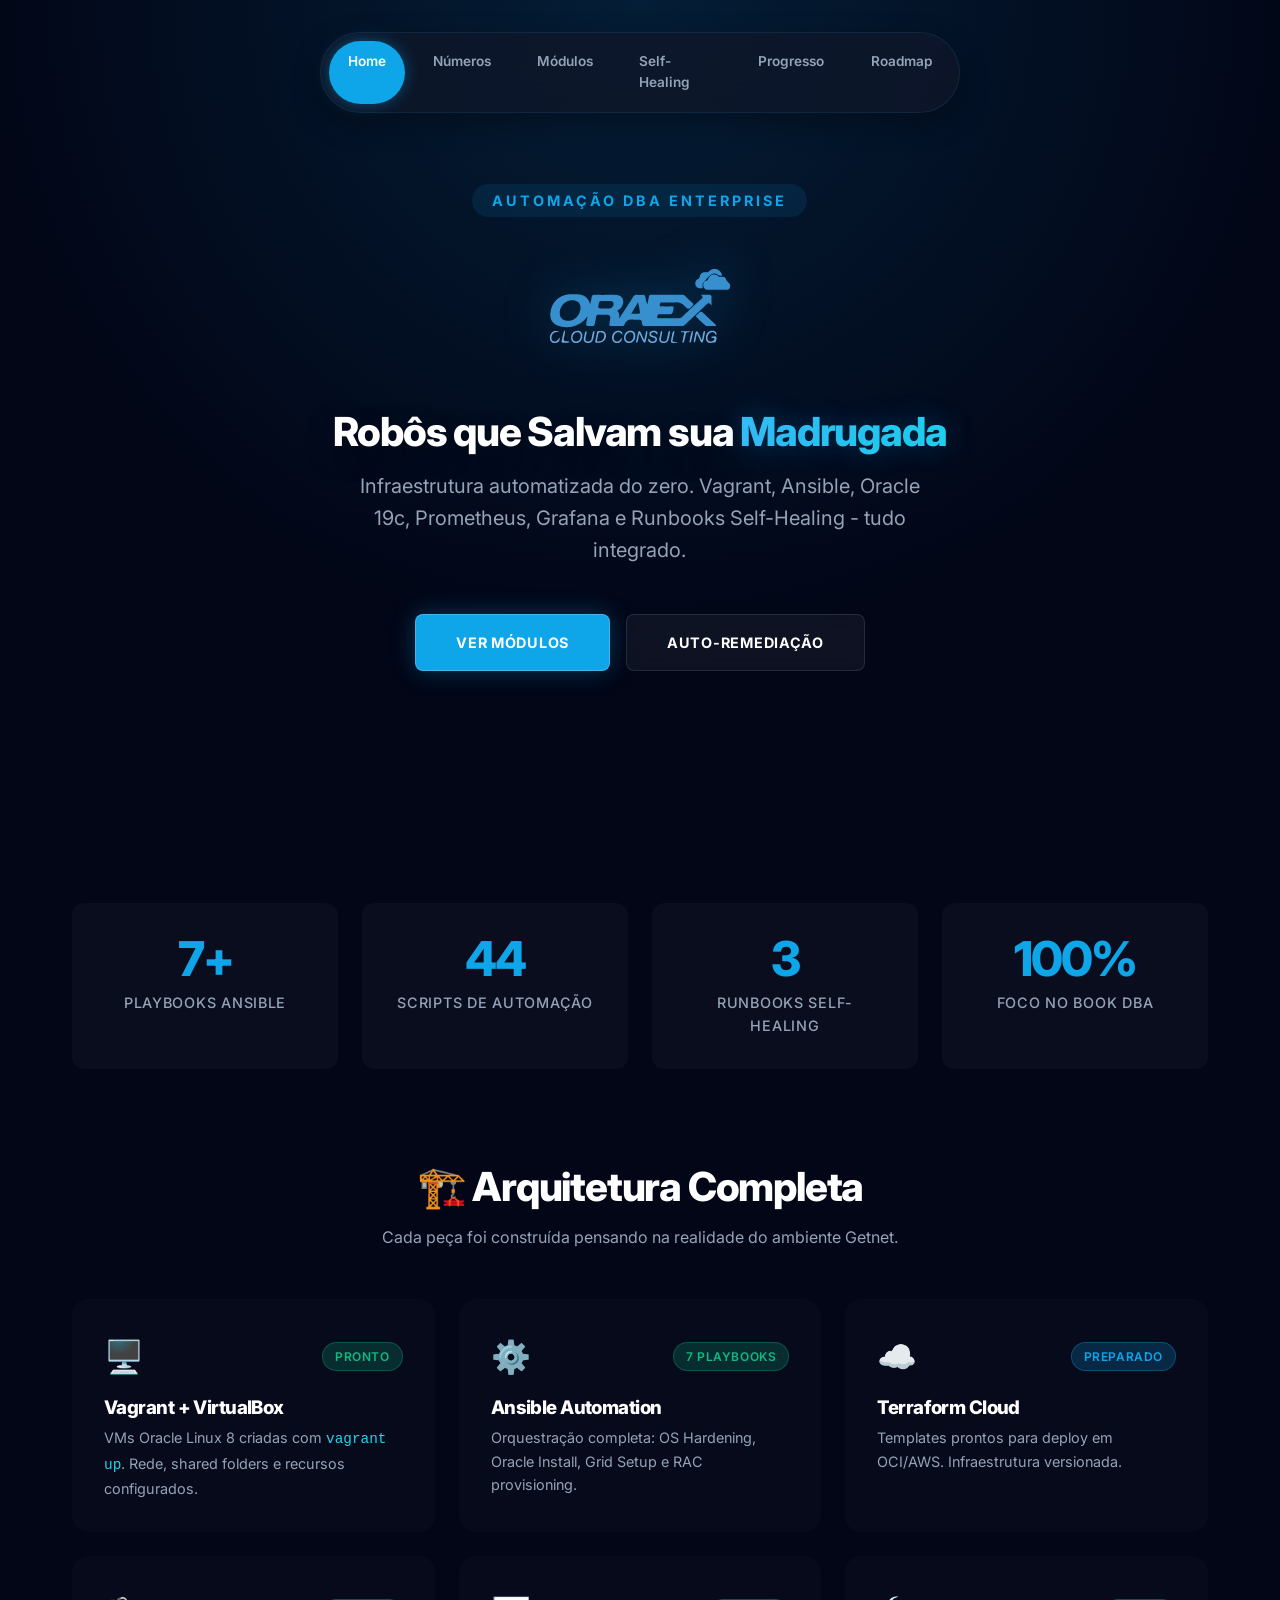
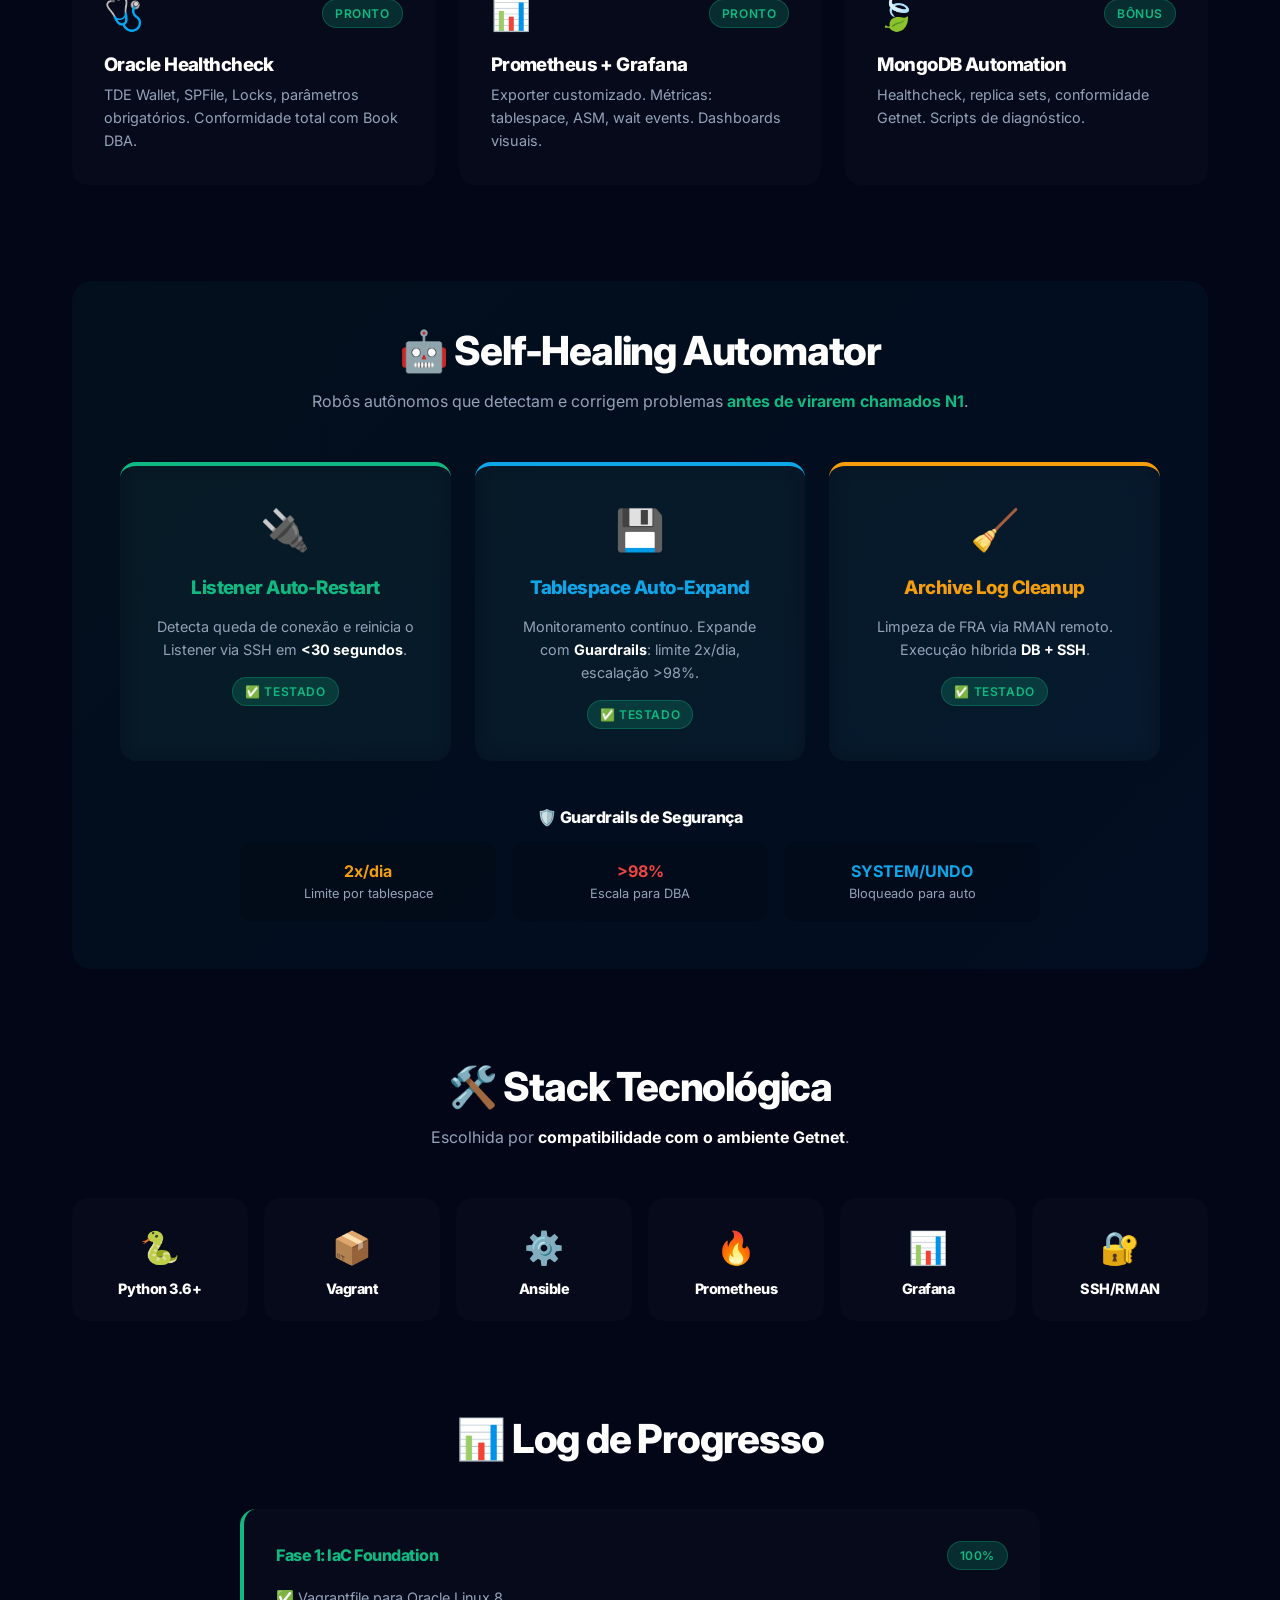
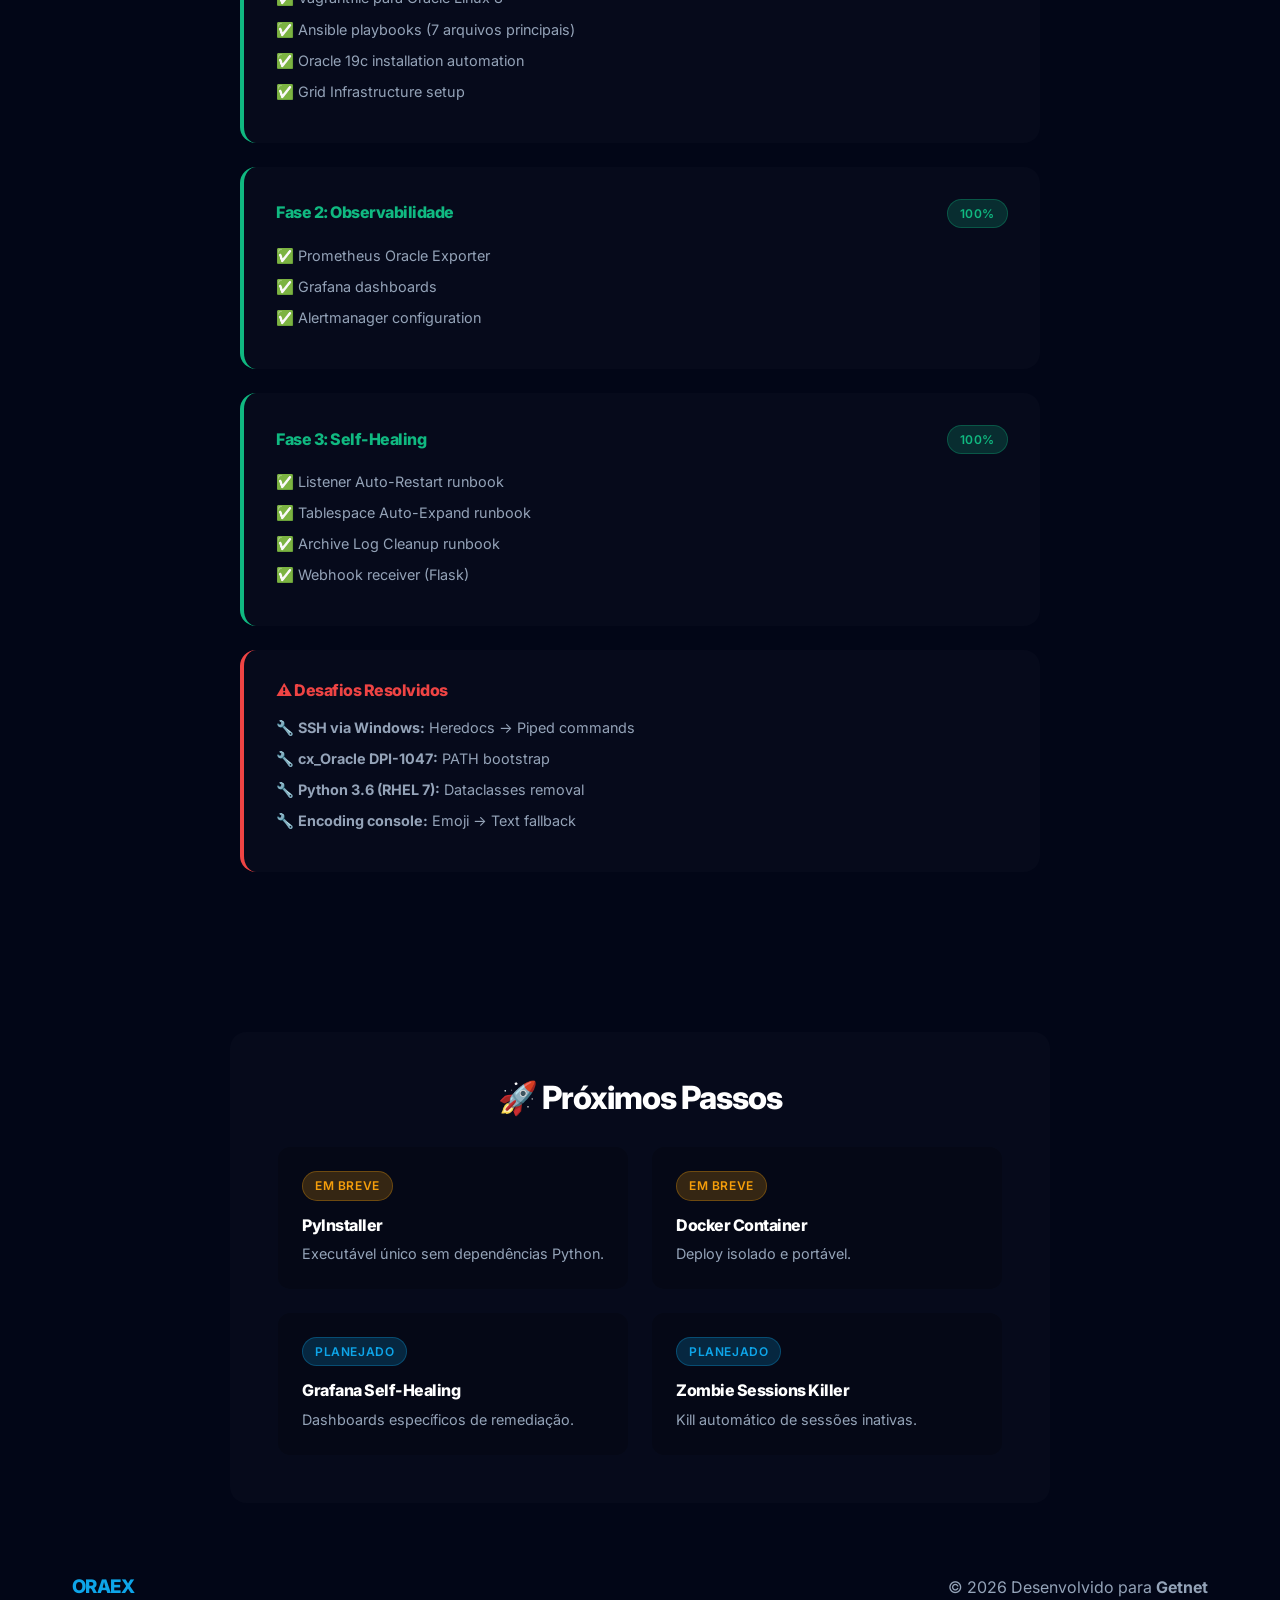
==== commit 2bd9d9c2: "fix(content): Update module count to 44 (real) and refine compliance text" ====
--- a/docs/index.html
+++ b/docs/index.html
@@ -192,8 +192,8 @@
                     <div class="stat-label">Playbooks Ansible</div>
                 </div>
                 <div class="stat-card">
-                    <div class="stat-number">12</div>
-                    <div class="stat-label">Módulos de Automação</div>
+                    <div class="stat-number">44</div>
+                    <div class="stat-label">Scripts de Automação</div>
                 </div>
                 <div class="stat-card">
                     <div class="stat-number">3</div>
@@ -201,7 +201,7 @@
                 </div>
                 <div class="stat-card">
                     <div class="stat-number">100%</div>
-                    <div class="stat-label">Book DBA Compliant</div>
+                    <div class="stat-label">Foco no Book DBA</div>
                 </div>
             </div>
         </section>
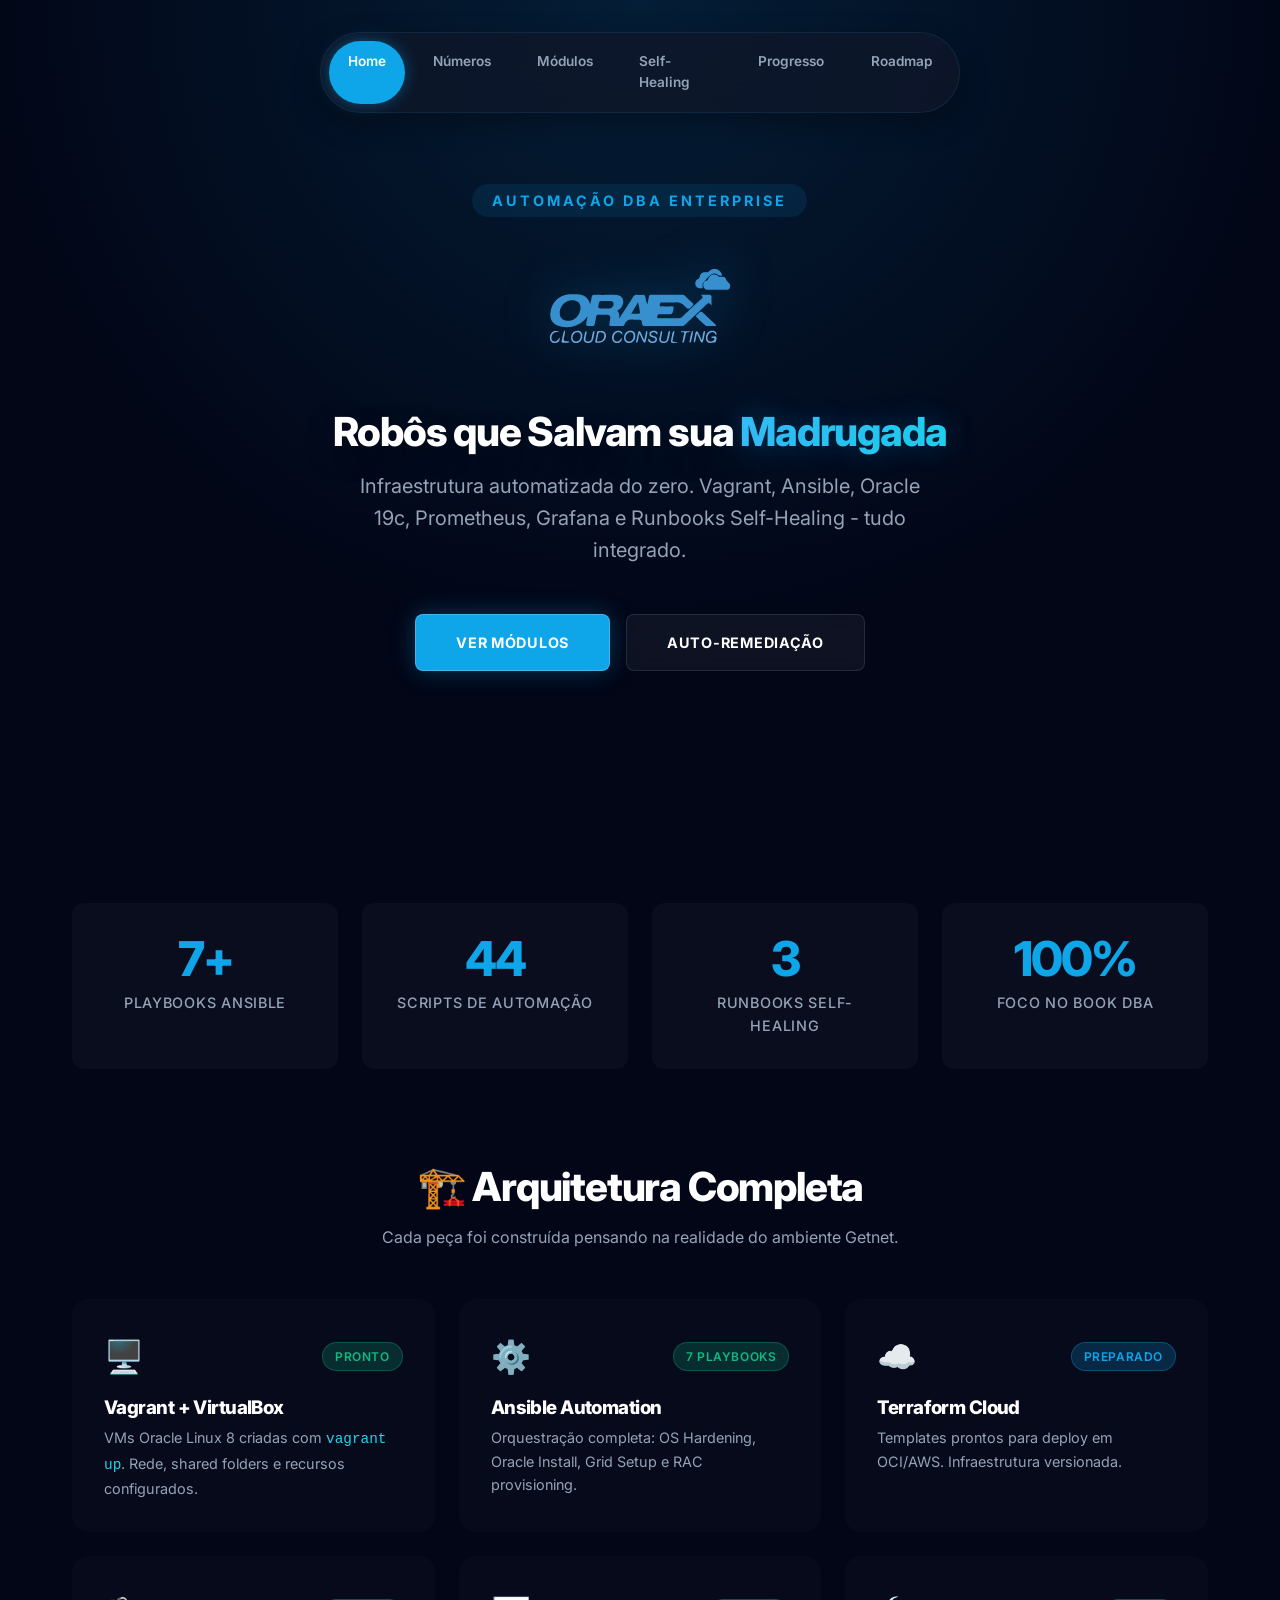
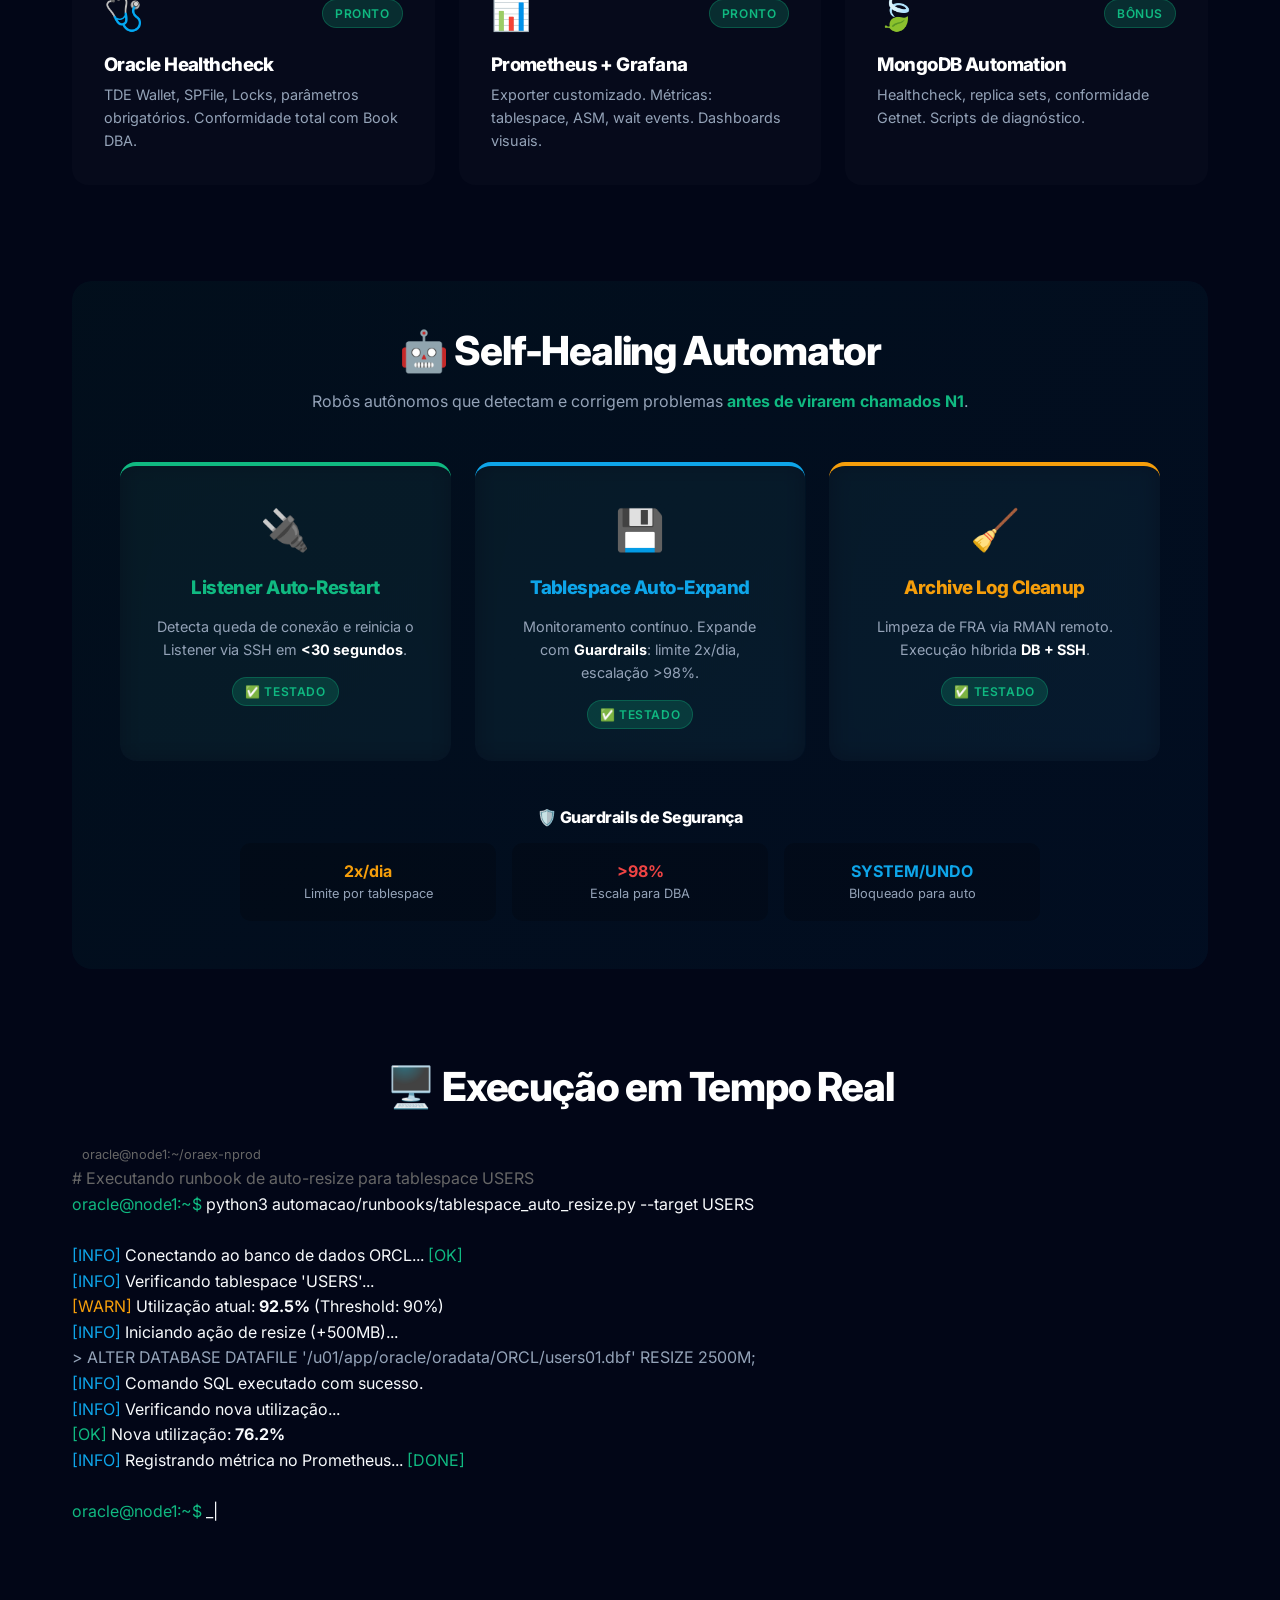
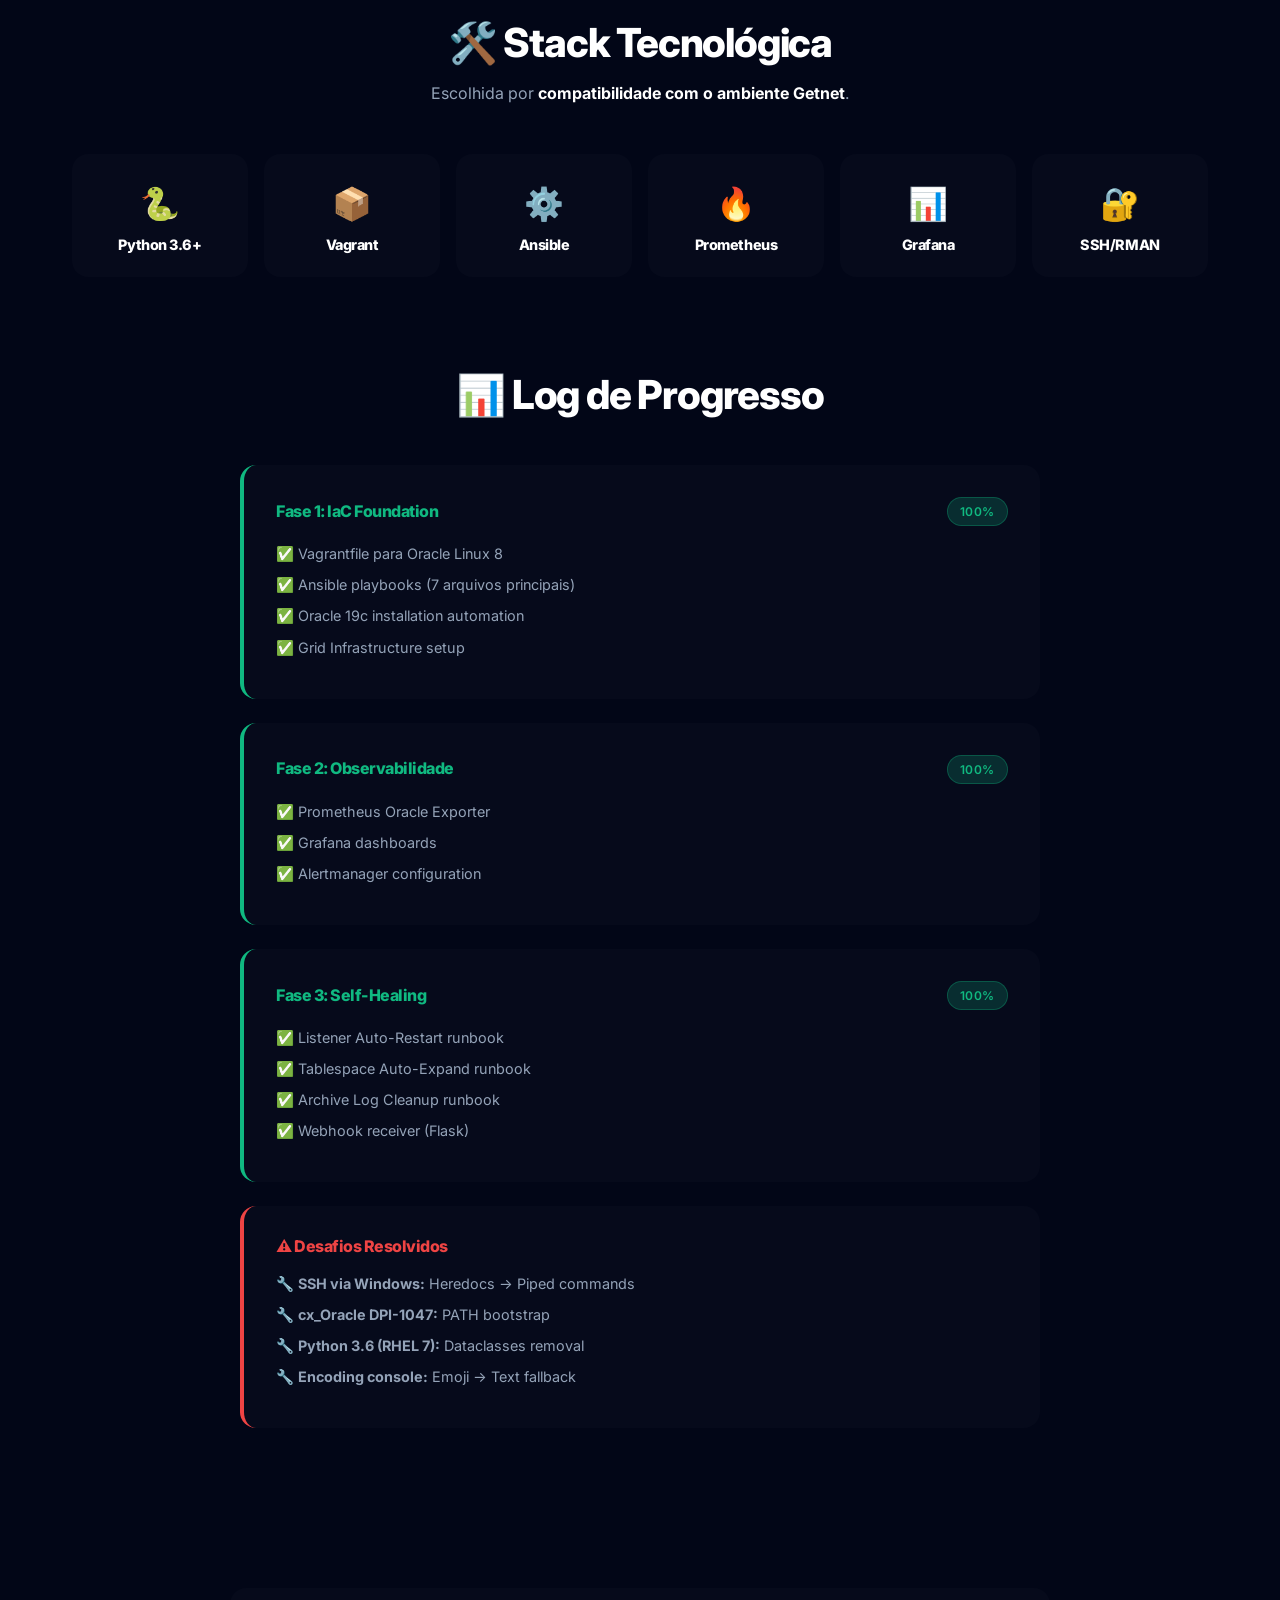
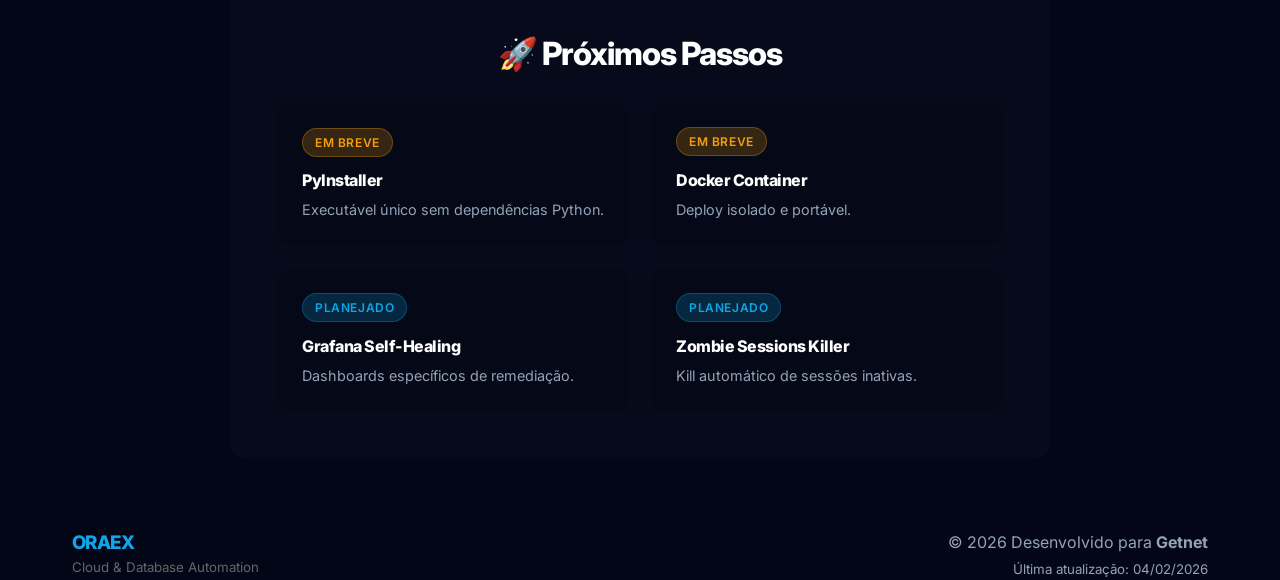
==== commit f67b2897: "feat(site): Restore Terminal Simulator with active log" ====
--- a/docs/index.html
+++ b/docs/index.html
@@ -366,6 +366,52 @@
             </div>
         </section>
 
+        <!-- LIVE TERMINAL SIMULATOR -->
+        <section class="animate-entrance" style="margin-bottom: 6rem;">
+            <h2 style="font-size: 2.5rem; margin-bottom: 2rem; text-align: center;">🖥️ Execução em Tempo Real</h2>
+            <div class="terminal">
+                <div class="terminal-header">
+                    <div class="dot red"></div>
+                    <div class="dot yellow"></div>
+                    <div class="dot green"></div>
+                    <span
+                        style="font-family: 'Inter', sans-serif; font-size: 0.8rem; color: #666; margin-left: 10px;">oracle@node1:~/oraex-nprod</span>
+                </div>
+                <div style="line-height: 1.6;">
+                    <span style="color: #666;"># Executando runbook de auto-resize para tablespace USERS</span><br>
+                    <span style="color: var(--success);">oracle@node1:~$</span> python3
+                    automacao/runbooks/tablespace_auto_resize.py --target USERS<br>
+                    <br>
+                    <span style="color: var(--primary);">[INFO]</span> Conectando ao banco de dados ORCL... <span
+                        style="color: var(--success);">[OK]</span><br>
+                    <span style="color: var(--primary);">[INFO]</span> Verificando tablespace 'USERS'...<br>
+                    <span style="color: var(--warning);">[WARN]</span> Utilização atual: <strong>92.5%</strong>
+                    (Threshold: 90%)<br>
+                    <span style="color: var(--primary);">[INFO]</span> Iniciando ação de resize (+500MB)...<br>
+                    <span style="color: #94a3b8;">&gt; ALTER DATABASE DATAFILE
+                        '/u01/app/oracle/oradata/ORCL/users01.dbf' RESIZE 2500M;</span><br>
+                    <span style="color: var(--primary);">[INFO]</span> Comando SQL executado com sucesso.<br>
+                    <span style="color: var(--primary);">[INFO]</span> Verificando nova utilização...<br>
+                    <span style="color: var(--success);">[OK]</span> Nova utilização: <strong>76.2%</strong><br>
+                    <span style="color: var(--primary);">[INFO]</span> Registrando métrica no Prometheus... <span
+                        style="color: var(--success);">[DONE]</span><br>
+                    <br>
+                    <span style="color: var(--success);">oracle@node1:~$</span> _<span class="blink">|</span>
+                </div>
+            </div>
+            <style>
+                .blink {
+                    animation: blinker 1s linear infinite;
+                }
+
+                @keyframes blinker {
+                    50% {
+                        opacity: 0;
+                    }
+                }
+            </style>
+        </section>
+
         <!-- TECH STACK -->
         <section class="animate-entrance" style="margin-bottom: 6rem;">
             <h2 style="font-size: 2.5rem; margin-bottom: 1rem; text-align: center;">🛠️ Stack Tecnológica</h2>
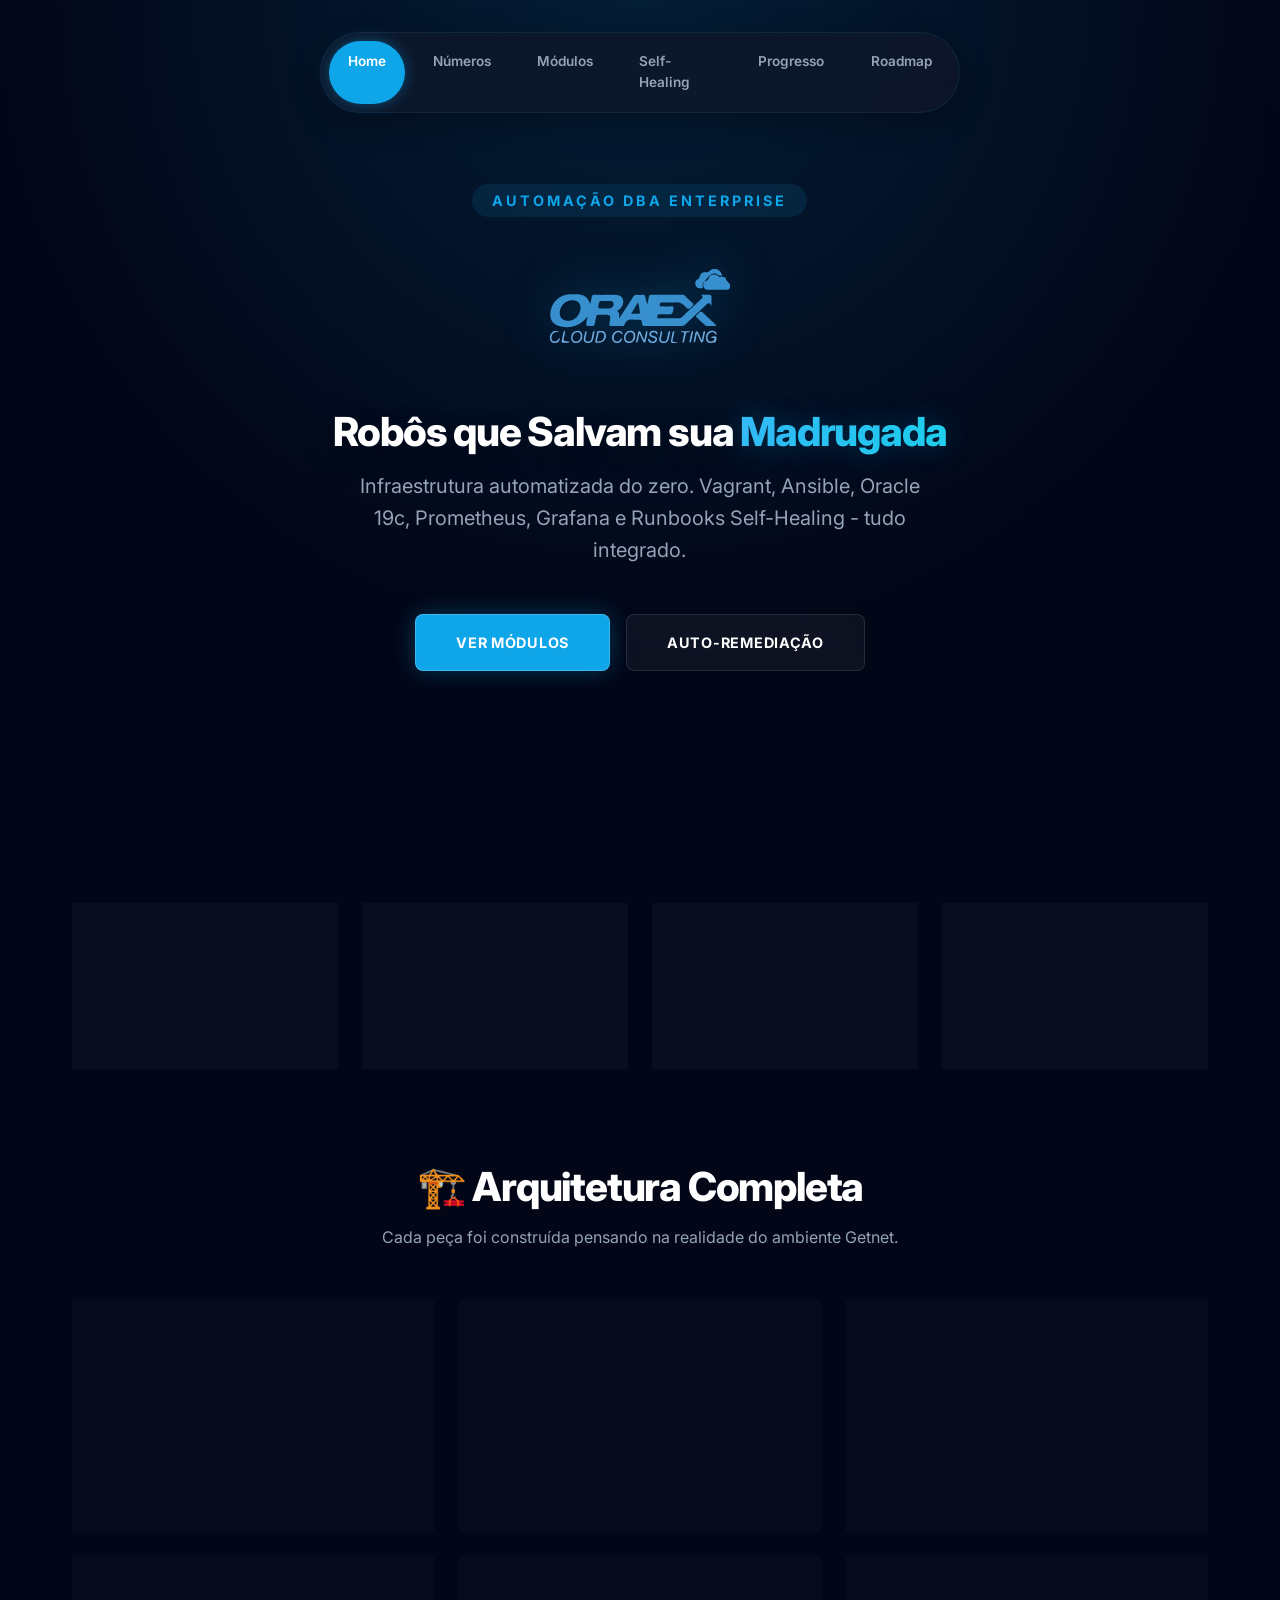
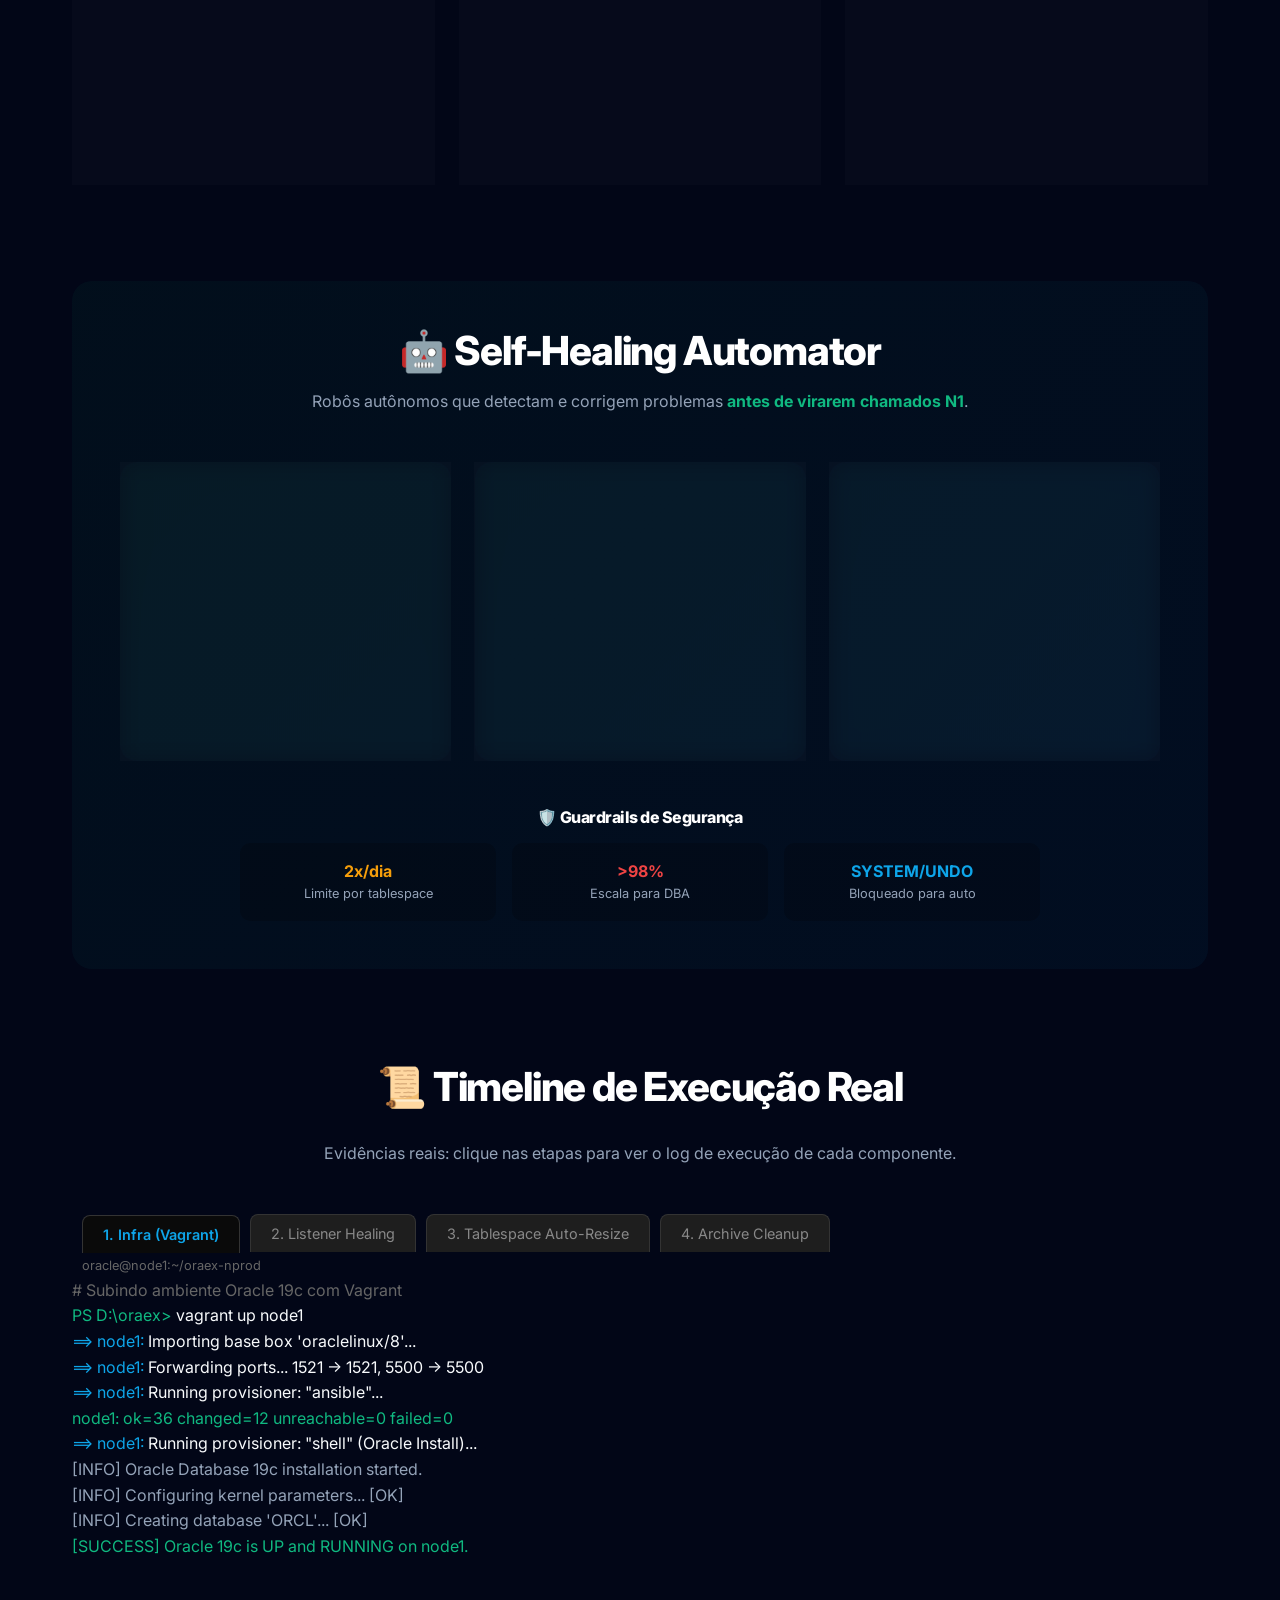
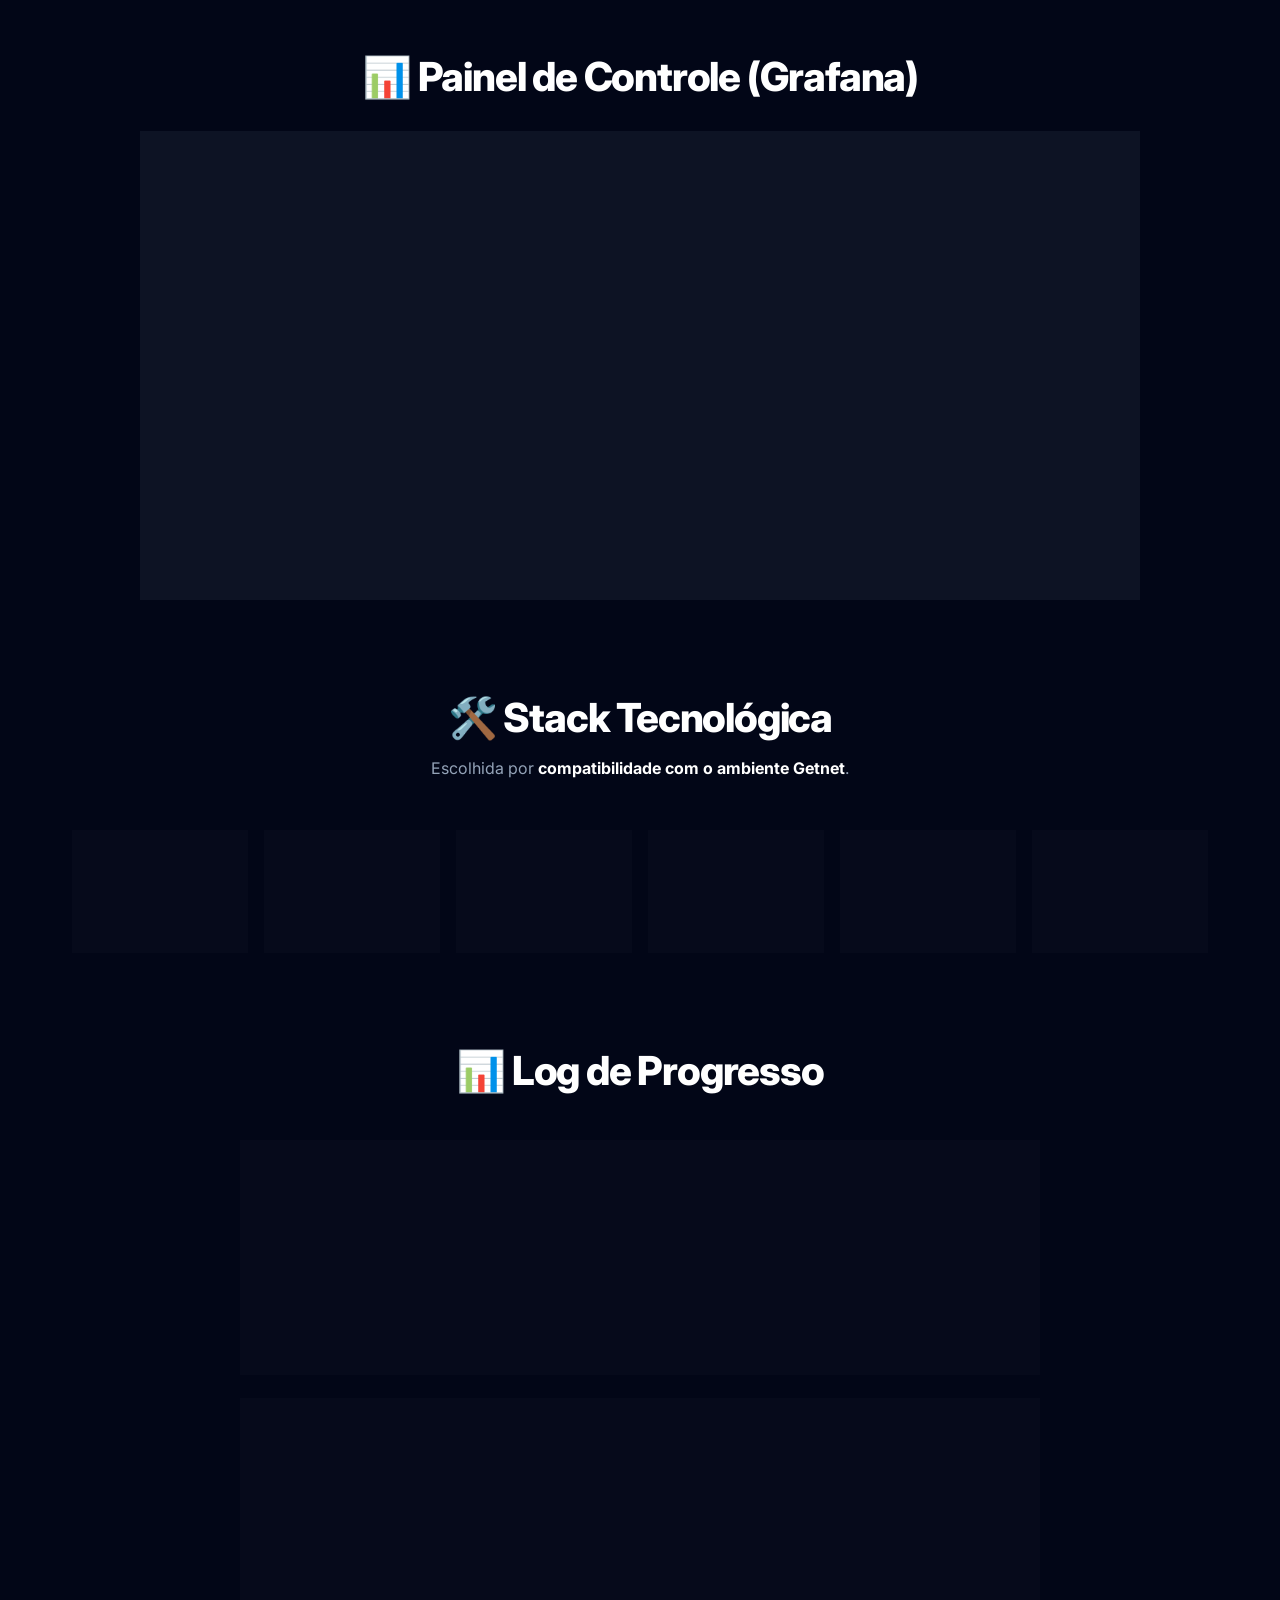
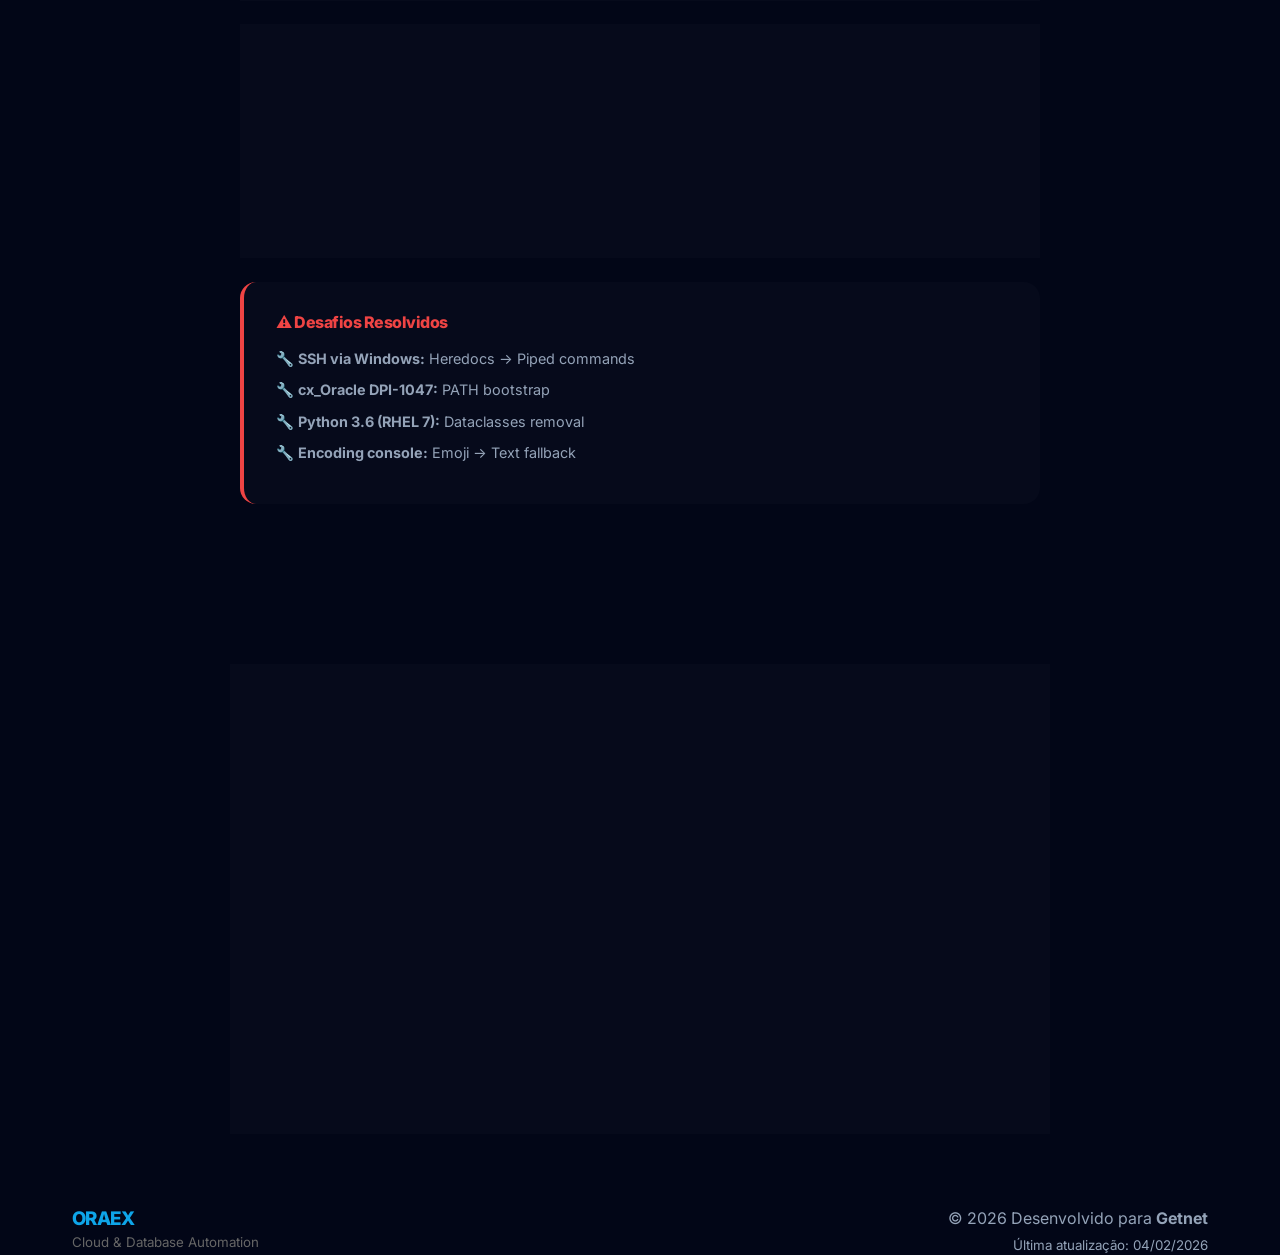
==== commit 3138eeea: "feat(site): Add Interactive Audit Timeline + Grafana Dashboard" ====
--- a/docs/index.html
+++ b/docs/index.html
@@ -366,50 +366,175 @@
             </div>
         </section>
 
-        <!-- LIVE TERMINAL SIMULATOR -->
+        <!-- AUDIT LOG TIMELINE (NEW!) -->
         <section class="animate-entrance" style="margin-bottom: 6rem;">
-            <h2 style="font-size: 2.5rem; margin-bottom: 2rem; text-align: center;">🖥️ Execução em Tempo Real</h2>
-            <div class="terminal">
-                <div class="terminal-header">
-                    <div class="dot red"></div>
-                    <div class="dot yellow"></div>
-                    <div class="dot green"></div>
-                    <span
-                        style="font-family: 'Inter', sans-serif; font-size: 0.8rem; color: #666; margin-left: 10px;">oracle@node1:~/oraex-nprod</span>
-                </div>
-                <div style="line-height: 1.6;">
-                    <span style="color: #666;"># Executando runbook de auto-resize para tablespace USERS</span><br>
-                    <span style="color: var(--success);">oracle@node1:~$</span> python3
-                    automacao/runbooks/tablespace_auto_resize.py --target USERS<br>
-                    <br>
-                    <span style="color: var(--primary);">[INFO]</span> Conectando ao banco de dados ORCL... <span
-                        style="color: var(--success);">[OK]</span><br>
-                    <span style="color: var(--primary);">[INFO]</span> Verificando tablespace 'USERS'...<br>
-                    <span style="color: var(--warning);">[WARN]</span> Utilização atual: <strong>92.5%</strong>
-                    (Threshold: 90%)<br>
-                    <span style="color: var(--primary);">[INFO]</span> Iniciando ação de resize (+500MB)...<br>
-                    <span style="color: #94a3b8;">&gt; ALTER DATABASE DATAFILE
-                        '/u01/app/oracle/oradata/ORCL/users01.dbf' RESIZE 2500M;</span><br>
-                    <span style="color: var(--primary);">[INFO]</span> Comando SQL executado com sucesso.<br>
-                    <span style="color: var(--primary);">[INFO]</span> Verificando nova utilização...<br>
-                    <span style="color: var(--success);">[OK]</span> Nova utilização: <strong>76.2%</strong><br>
-                    <span style="color: var(--primary);">[INFO]</span> Registrando métrica no Prometheus... <span
-                        style="color: var(--success);">[DONE]</span><br>
-                    <br>
-                    <span style="color: var(--success);">oracle@node1:~$</span> _<span class="blink">|</span>
-                </div>
-            </div>
+            <h2 style="font-size: 2.5rem; margin-bottom: 2rem; text-align: center;">📜 Timeline de Execução Real</h2>
+            <p style="text-align: center; color: var(--text-muted); margin-bottom: 3rem;">
+                Evidências reais: clique nas etapas para ver o log de execução de cada componente.
+            </p>
+
+            <div class="terminal-container">
+                <!-- Tabs -->
+                <div class="terminal-tabs">
+                    <button class="term-tab active" onclick="switchTerm('infra')">1. Infra (Vagrant)</button>
+                    <button class="term-tab" onclick="switchTerm('listener')">2. Listener Healing</button>
+                    <button class="term-tab" onclick="switchTerm('tbs')">3. Tablespace Auto-Resize</button>
+                    <button class="term-tab" onclick="switchTerm('archive')">4. Archive Cleanup</button>
+                </div>
+
+                <!-- Terminal Body -->
+                <div class="terminal">
+                    <div class="terminal-header">
+                        <div class="dot red"></div>
+                        <div class="dot yellow"></div>
+                        <div class="dot green"></div>
+                        <span id="term-title"
+                            style="font-family: 'Inter', sans-serif; font-size: 0.8rem; color: #666; margin-left: 10px;">oracle@node1:~/oraex-nprod</span>
+                    </div>
+
+                    <!-- LOG: INFRA -->
+                    <div id="log-infra" class="term-log" style="display: block;">
+                        <span style="color: #666;"># Subindo ambiente Oracle 19c com Vagrant</span><br>
+                        <span style="color: var(--success);">PS D:\oraex></span> vagrant up node1<br>
+                        <span style="color: var(--primary);">==> node1:</span> Importing base box 'oraclelinux/8'...<br>
+                        <span style="color: var(--primary);">==> node1:</span> Forwarding ports... 1521 -> 1521, 5500 ->
+                        5500<br>
+                        <span style="color: var(--primary);">==> node1:</span> Running provisioner: "ansible"...<br>
+                        <span style="color: var(--success);"> node1: ok=36 changed=12 unreachable=0 failed=0</span><br>
+                        <span style="color: var(--primary);">==> node1:</span> Running provisioner: "shell" (Oracle
+                        Install)...<br>
+                        <span style="color: #94a3b8;">[INFO] Oracle Database 19c installation started.</span><br>
+                        <span style="color: #94a3b8;">[INFO] Configuring kernel parameters... [OK]</span><br>
+                        <span style="color: #94a3b8;">[INFO] Creating database 'ORCL'... [OK]</span><br>
+                        <span style="color: var(--success);">[SUCCESS] Oracle 19c is UP and RUNNING on node1.</span>
+                    </div>
+
+                    <!-- LOG: LISTENER -->
+                    <div id="log-listener" class="term-log" style="display: none;">
+                        <span style="color: #666;"># Teste de queda do Listener (Simulação)</span><br>
+                        <span style="color: var(--success);">oracle@node1:~$</span> lsnrctl stop LISTENER<br>
+                        <span style="color: #94a3b8;">The command completed successfully</span><br>
+                        <br>
+                        <span style="color: #666;"># Automação detecta a falha em &lt;10s</span><br>
+                        <span style="color: var(--success);">oracle@node1:~$</span> python3
+                        runbooks/listener_auto_restart.py<br>
+                        <span style="color: var(--danger);">[CRITICAL]</span> TNS-12541: TNS:no listener. Falha de
+                        conexão detectada.<br>
+                        <span style="color: var(--warning);">[WARN]</span> Listener 'LISTENER' parece estar DOWN.<br>
+                        <span style="color: var(--primary);">[INFO]</span> Tentando restart automático (Tentativa
+                        1/3)...<br>
+                        <span style="color: #94a3b8;">&gt; Executing: lsnrctl start LISTENER</span><br>
+                        <span style="color: var(--primary);">[INFO]</span> Comando enviado. Aguardando 5s...<br>
+                        <span style="color: var(--primary);">[INFO]</span> Re-testando conexão...<br>
+                        <span style="color: var(--success);">[OK]</span> Conexão restabelecida! Database está
+                        acessível.<br>
+                        <span style="color: var(--primary);">[INFO]</span> Incidente resolvido. Notificação enviada.
+                    </div>
+
+                    <!-- LOG: TABLESPACE -->
+                    <div id="log-tbs" class="term-log" style="display: none;">
+                        <span style="color: #666;"># Monitoramento de Espaço em Disco</span><br>
+                        <span style="color: var(--success);">oracle@node1:~$</span> python3
+                        runbooks/tablespace_auto_resize.py --target USERS<br>
+                        <br>
+                        <span style="color: var(--primary);">[INFO]</span> Conectando ao banco de dados ORCL... <span
+                            style="color: var(--success);">[OK]</span><br>
+                        <span style="color: var(--primary);">[INFO]</span> Verificando tablespace 'USERS'...<br>
+                        <span style="color: var(--warning);">[WARN]</span> Utilização atual: <strong>92.5%</strong>
+                        (Threshold: 90%)<br>
+                        <span style="color: var(--primary);">[INFO]</span> Guardrail Check: Auto-resize permitido? <span
+                            style="color: var(--success);">[SIM]</span><br>
+                        <span style="color: var(--primary);">[INFO]</span> Iniciando ação de resize (+500MB)...<br>
+                        <span style="color: #94a3b8;">&gt; ALTER DATABASE DATAFILE '.../users01.dbf' RESIZE
+                            2500M;</span><br>
+                        <span style="color: var(--primary);">[INFO]</span> Comando SQL executado com sucesso.<br>
+                        <span style="color: var(--primary);">[INFO]</span> Nova utilização: <strong>76.2%</strong> <span
+                            style="color: var(--success);">[SAFE]</span>
+                    </div>
+
+                    <!-- LOG: ARCHIVE -->
+                    <div id="log-archive" class="term-log" style="display: none;">
+                        <span style="color: #666;"># Limpeza de FRA (Fast Recovery Area)</span><br>
+                        <span style="color: var(--success);">oracle@node1:~$</span> python3
+                        runbooks/archive_cleanup.py<br>
+                        <br>
+                        <span style="color: var(--primary);">[INFO]</span> Verificando uso da FRA...<br>
+                        <span style="color: var(--warning);">[WARN]</span> FRA Usage: <strong>88%</strong> (Threshold:
+                        80%)<br>
+                        <span style="color: var(--primary);">[INFO]</span> Executando backup e limpeza via RMAN...<br>
+                        <span style="color: #94a3b8;">&gt; RMAN> backup archivelog all delete input;</span><br>
+                        <span style="color: #94a3b8;">... deletes all archived log files ...</span><br>
+                        <span style="color: var(--primary);">[INFO]</span> RMAN cleanup concluído.<br>
+                        <span style="color: var(--primary);">[INFO]</span> Verificando nova utilização FRA...<br>
+                        <span style="color: var(--success);">[OK]</span> FRA Usage: <strong>42%</strong>. Sistema
+                        saudável.
+                    </div>
+                </div>
+            </div>
+
+            <!-- TAB SCRIPT -->
+            <script>
+                function switchTerm(tabId) {
+                    // Hide all logs
+                    document.querySelectorAll('.term-log').forEach(el => el.style.display = 'none');
+                    // Show selected
+                    document.getElementById('log-' + tabId).style.display = 'block';
+
+                    // Update tabs styling
+                    document.querySelectorAll('.term-tab').forEach(el => el.classList.remove('active'));
+                    event.target.classList.add('active');
+                }
+            </script>
             <style>
-                .blink {
-                    animation: blinker 1s linear infinite;
+                .terminal-tabs {
+                    display: flex;
+                    gap: 10px;
+                    margin-bottom: 0;
+                    padding-left: 10px;
                 }
 
-                @keyframes blinker {
-                    50% {
-                        opacity: 0;
-                    }
+                .term-tab {
+                    background: #1e1e1e;
+                    color: #888;
+                    border: 1px solid #333;
+                    border-bottom: none;
+                    padding: 10px 20px;
+                    border-radius: 8px 8px 0 0;
+                    cursor: pointer;
+                    font-family: 'Inter', sans-serif;
+                    font-size: 0.9rem;
+                    transition: all 0.2s;
+                }
+
+                .term-tab:hover {
+                    background: #252525;
+                    color: #fff;
+                }
+
+                .term-tab.active {
+                    background: #0a0a0a;
+                    color: var(--primary);
+                    border-color: #333;
+                    font-weight: 600;
+                    position: relative;
+                    top: 1px;
+                    /* Cover border */
+                }
+
+                .terminal {
+                    border-top-left-radius: 0;
                 }
             </style>
+        </section>
+
+        <!-- DASHBOARD SHOWCASE -->
+        <section class="animate-entrance" style="margin-bottom: 6rem;">
+            <h2 style="font-size: 2.5rem; margin-bottom: 2rem; text-align: center;">📊 Painel de Controle (Grafana)</h2>
+            <div class="tech-card"
+                style="padding: 0; border: none; overflow: hidden; max-width: 1000px; margin: 0 auto;">
+                <img src="assets/grafana_dashboard.png" alt="Dashboard Grafana Oracle"
+                    style="width: 100%; display: block; border-radius: 12px; box-shadow: 0 0 50px rgba(0,0,0,0.5);">
+            </div>
         </section>
 
         <!-- TECH STACK -->
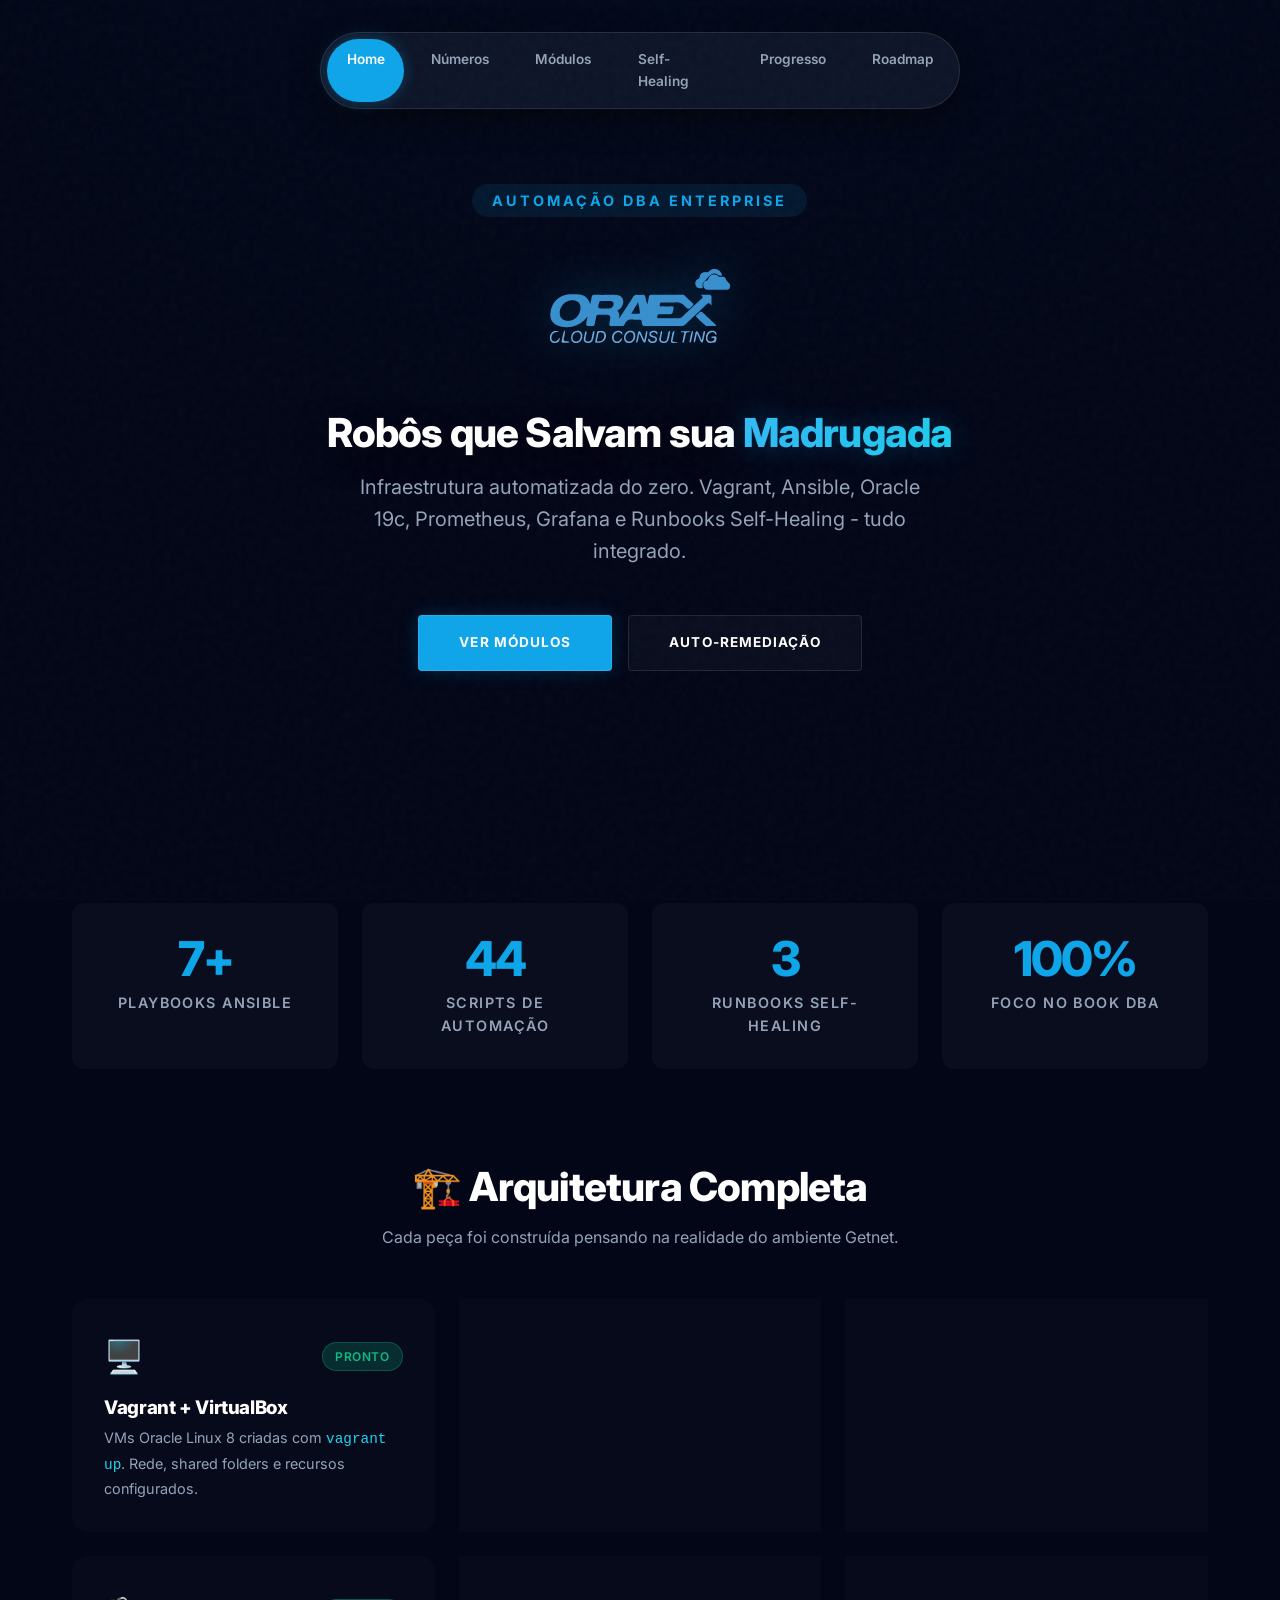
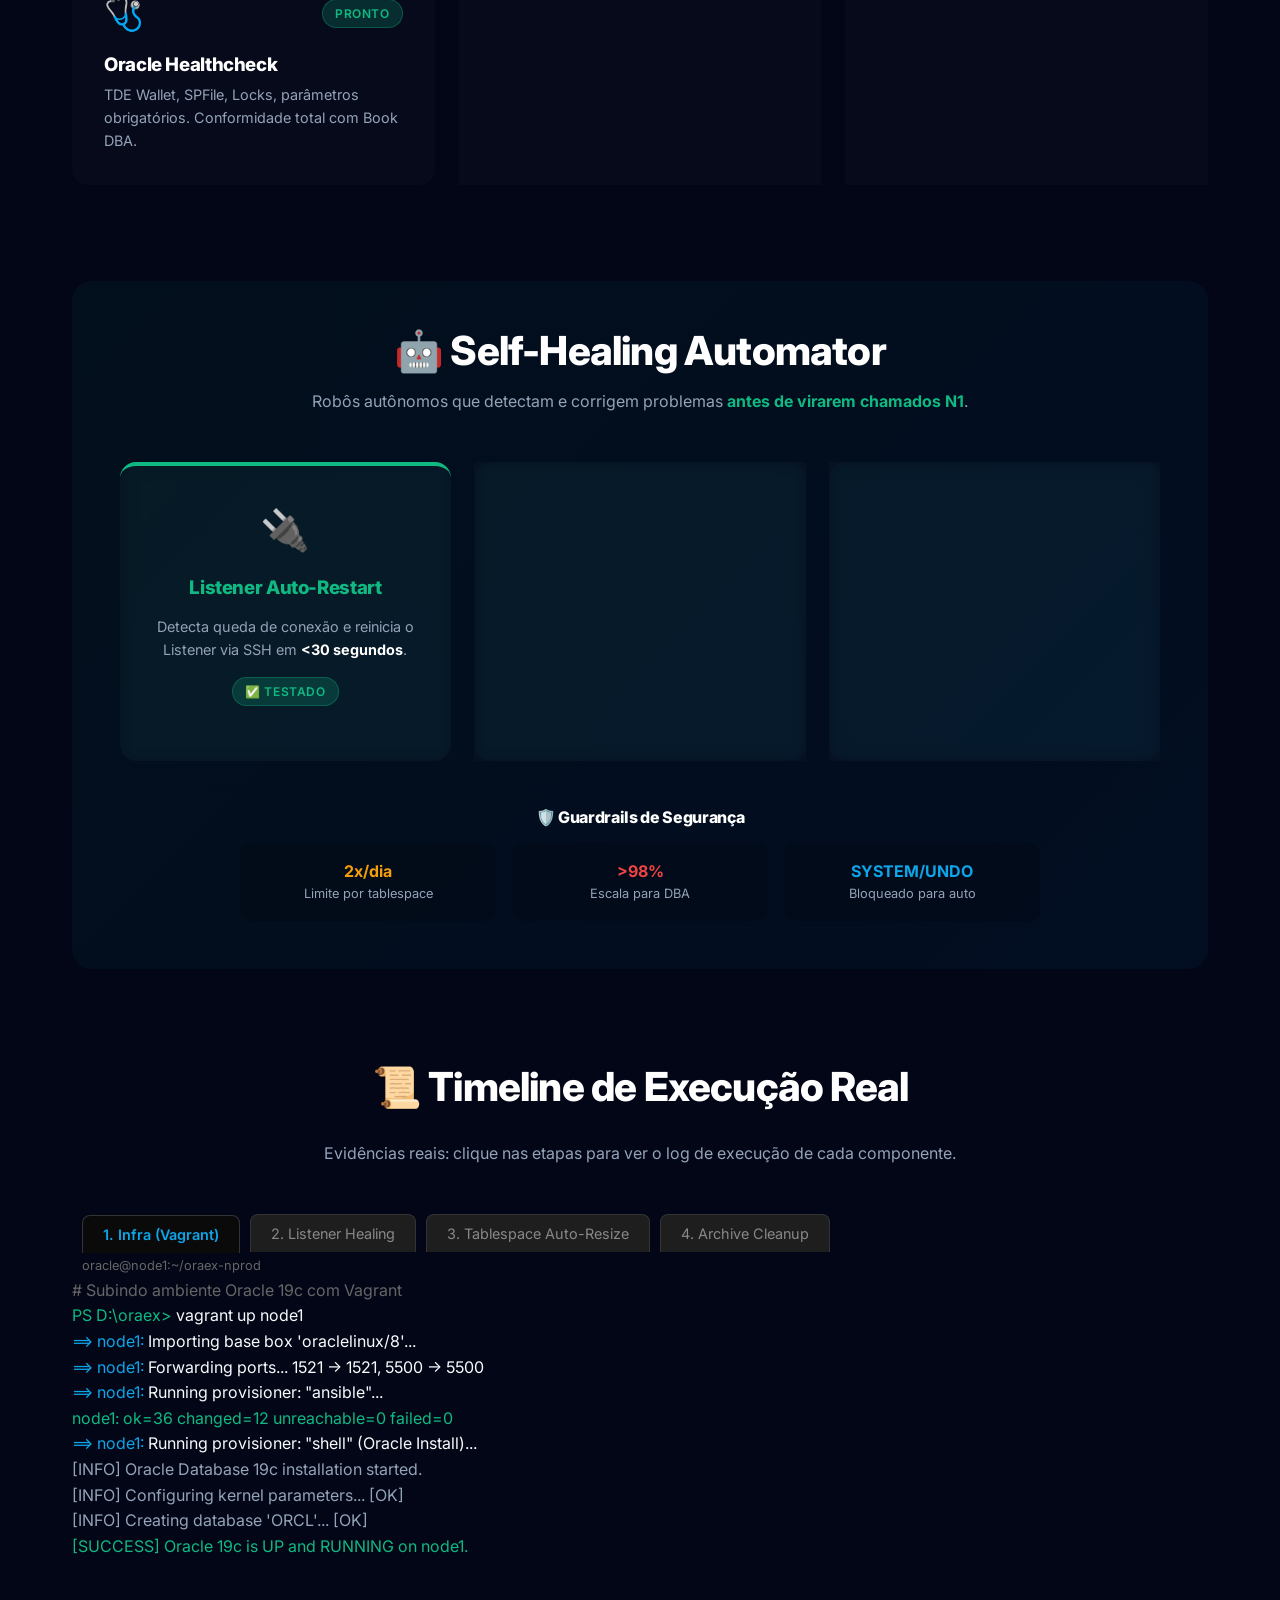
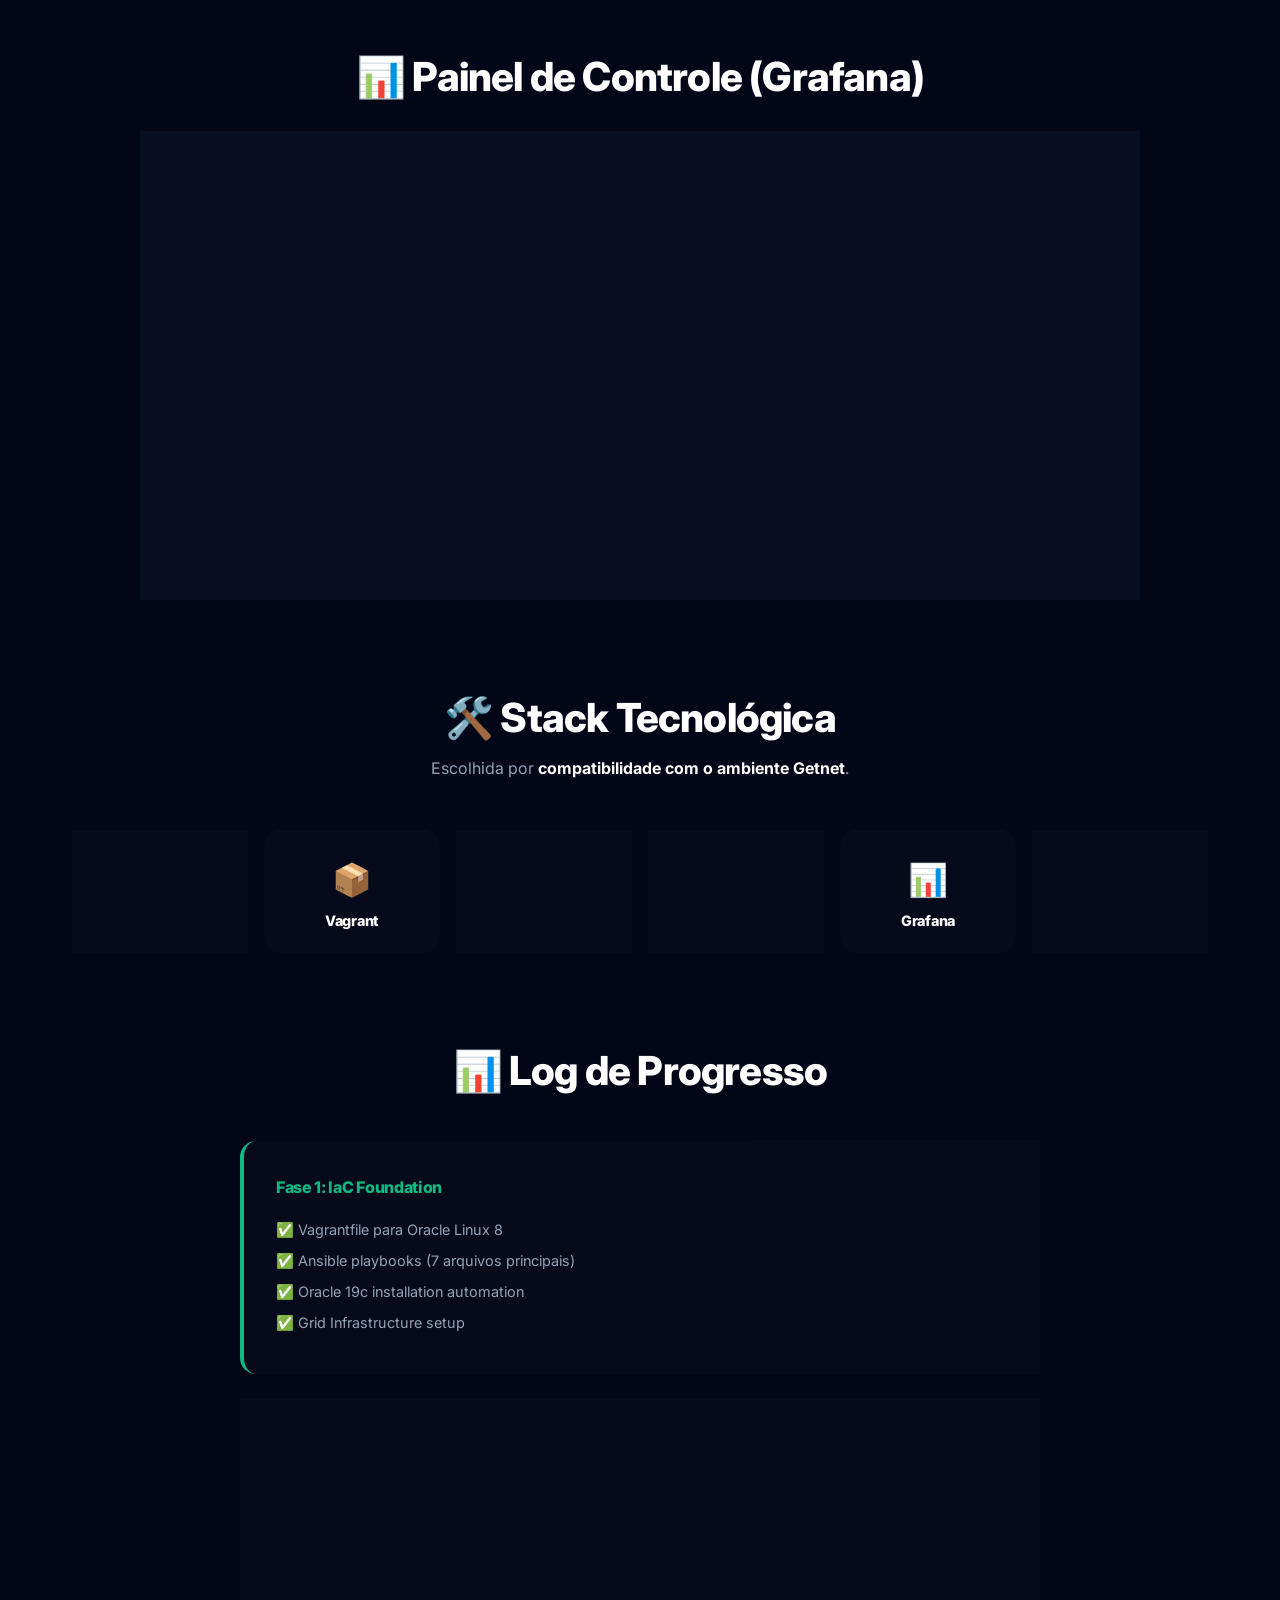
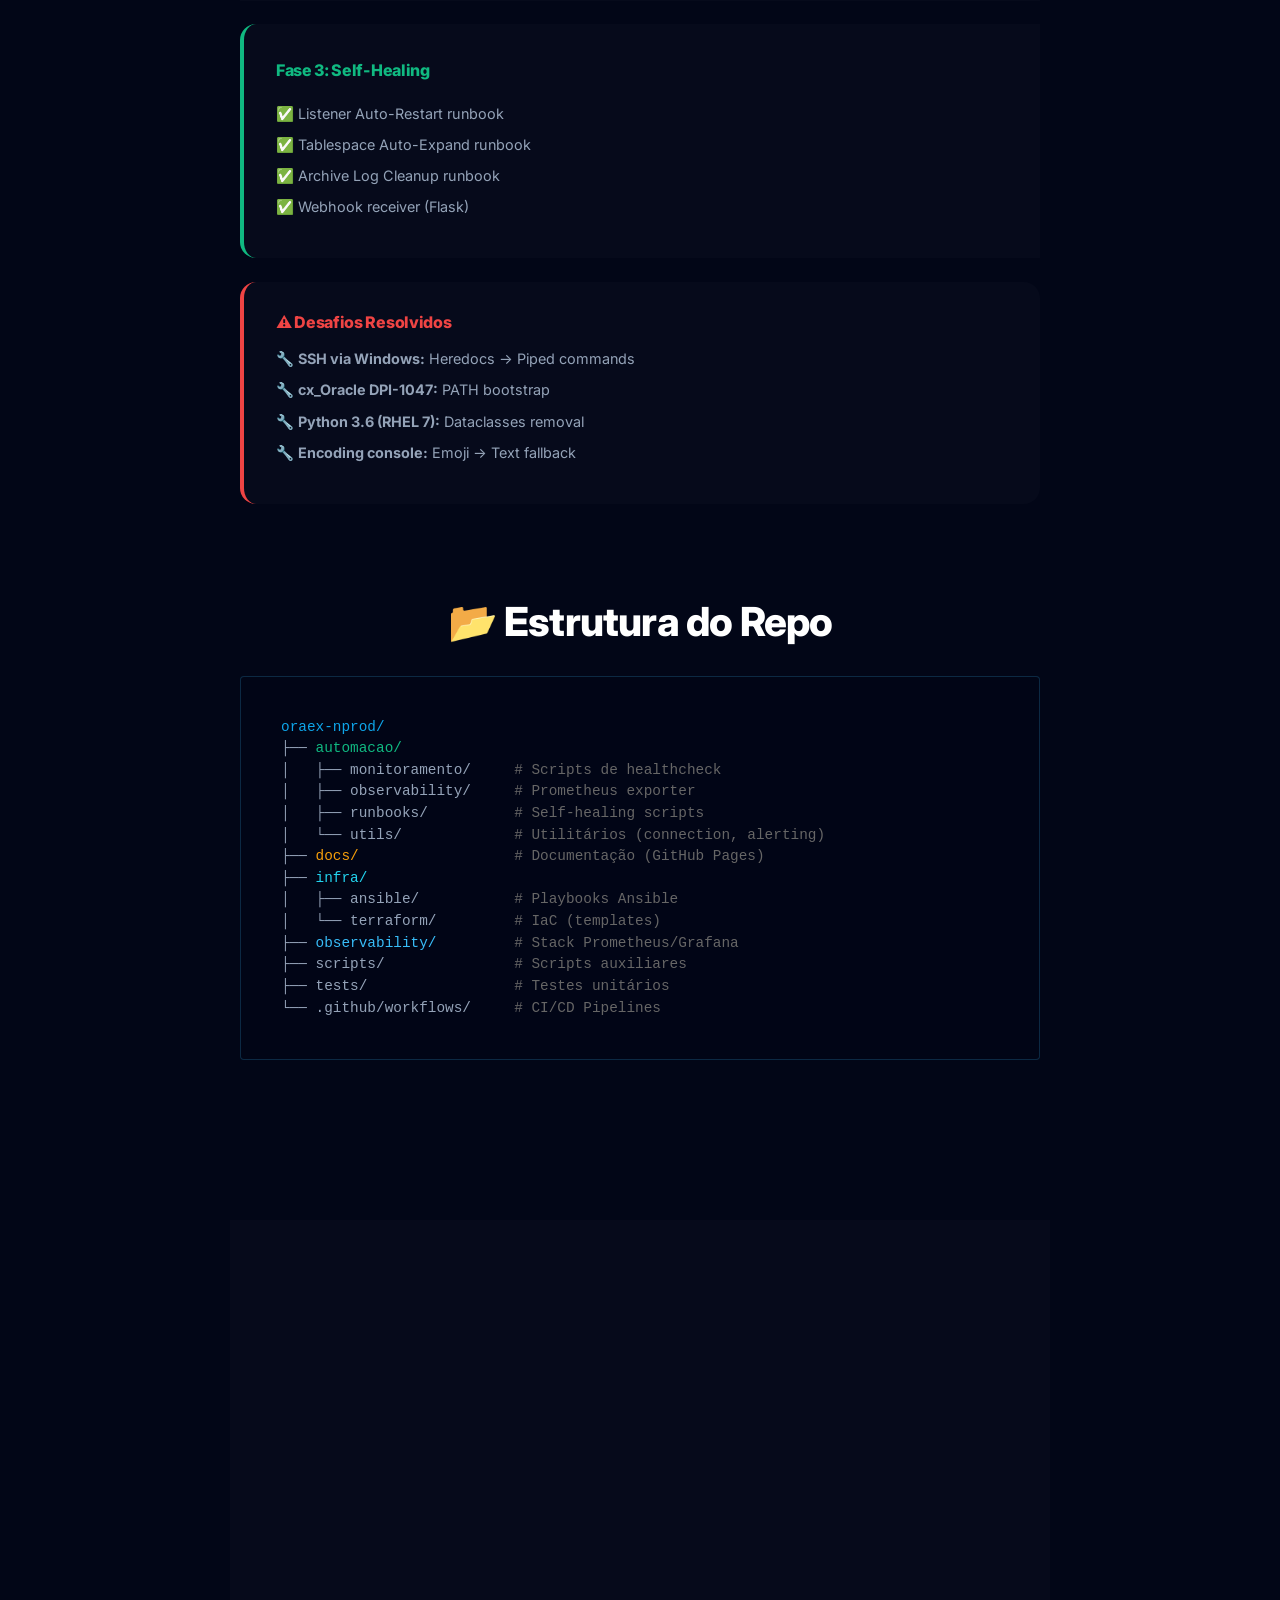
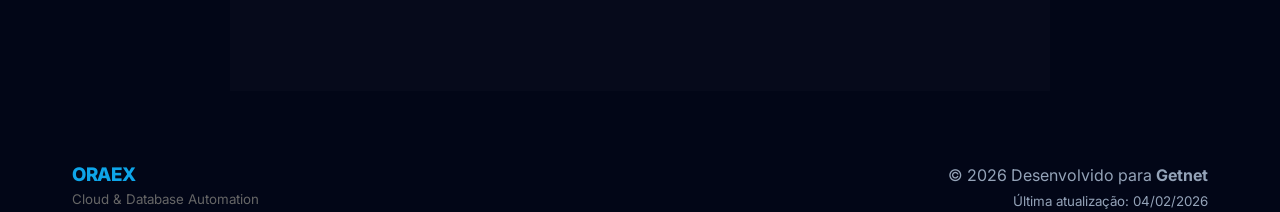
==== commit ce0061e2: "style(site): Apply Industrial aesthetic + add File Structure tree" ====
--- a/docs/index.html
+++ b/docs/index.html
@@ -636,6 +636,28 @@
             </div>
         </section>
 
+        <!-- FILE STRUCTURE TREE -->
+        <section class="animate-entrance" style="margin-bottom: 6rem;">
+            <h2 style="font-size: 2.5rem; margin-bottom: 2rem; text-align: center;">📂 Estrutura do Repo</h2>
+            <div class="tech-card" style="max-width: 800px; margin: 0 auto; background: rgba(2, 6, 23, 0.8);">
+                <pre style="color: var(--text-muted); font-size: 0.9rem; line-height: 1.5; overflow-x: auto;">
+<span style="color: var(--primary);">oraex-nprod/</span>
+├── <span style="color: var(--success);">automacao/</span>
+│   ├── monitoramento/     <span style="color: #666;"># Scripts de healthcheck</span>
+│   ├── observability/     <span style="color: #666;"># Prometheus exporter</span>
+│   ├── runbooks/          <span style="color: #666;"># Self-healing scripts</span>
+│   └── utils/             <span style="color: #666;"># Utilitários (connection, alerting)</span>
+├── <span style="color: var(--warning);">docs/</span>                  <span style="color: #666;"># Documentação (GitHub Pages)</span>
+├── <span style="color: var(--accent);">infra/</span>
+│   ├── ansible/           <span style="color: #666;"># Playbooks Ansible</span>
+│   └── terraform/         <span style="color: #666;"># IaC (templates)</span>
+├── <span style="color: var(--secondary);">observability/</span>         <span style="color: #666;"># Stack Prometheus/Grafana</span>
+├── scripts/               <span style="color: #666;"># Scripts auxiliares</span>
+├── tests/                 <span style="color: #666;"># Testes unitários</span>
+└── .github/workflows/     <span style="color: #666;"># CI/CD Pipelines</span></pre>
+            </div>
+        </section>
+
         <!-- ROADMAP -->
         <section id="roadmap" class="animate-entrance" style="padding: 4rem 0; text-align: center;">
             <div class="module-card" style="display: inline-block; max-width: 900px; padding: 3rem;">
--- a/docs/style.css
+++ b/docs/style.css
@@ -1,24 +1,19 @@
 /* 
-   🎨 DESIGN COMMITMENT: ORAEX CYBER INDUSTRIAL
-   - Style: Enterprise High-Tech
-   - Color: Deep Navy (#020617) + Electric Blue (#0EA5E9)
-   - Inspiration: XPACE Energy + ORAEX Professionalism
+   🎨 DESIGN COMMITMENT: ORAEX CYBER INDUSTRIAL (REFINED)
+   - Style: Military/Industrial High-Tech
+   - Geometry: SHARP / MACHINED (4px - 0px)
+   - Texture: Digital Noise Overlay
+   - Nav: Bottom Sheet (Mobile) / Pill (Desktop)
 */
 
 :root {
     /* ORAEX Brand Colors */
     --bg-dark: #020617;
-    /* Deepest Navy */
     --bg-card: #0F172A;
-    /* Slate 900 */
     --primary: #0EA5E9;
-    /* Sky 500 */
     --primary-dark: #0284C7;
-    /* Sky 600 */
     --secondary: #38BDF8;
-    /* Sky 400 */
     --accent: #22D3EE;
-    /* Cyan 400 */
 
     /* Functional Colors */
     --success: #10B981;
@@ -29,10 +24,27 @@
     --text-main: #F8FAFC;
     --text-muted: #94A3B8;
 
-    /* Effects */
-    --glass-border: 1px solid rgba(56, 189, 248, 0.1);
-    --neon-glow: 0 0 20px rgba(14, 165, 233, 0.2);
-    --card-shadow: 0 20px 40px -10px rgba(0, 0, 0, 0.5);
+    /* Effects (INDUSTRIAL) */
+    --glass-border: 1px solid rgba(56, 189, 248, 0.2);
+    /* Mais visível */
+    --neon-glow: 0 0 15px rgba(14, 165, 233, 0.15);
+    --card-shadow: 0 10px 30px -10px rgba(0, 0, 0, 0.8);
+    --machined-radius: 4px;
+    /* Sharp/Industrial */
+}
+
+/* NOISE TEXTURE OVERLAY */
+body::before {
+    content: "";
+    position: fixed;
+    top: 0;
+    left: 0;
+    width: 100%;
+    height: 100%;
+    pointer-events: none;
+    z-index: 9999;
+    opacity: 0.03;
+    background-image: url("data:image/svg+xml,%3Csvg viewBox='0 0 200 200' xmlns='http://www.w3.org/2000/svg'%3E%3Cfilter id='noiseFilter'%3E%3CfeTurbulence type='fractalNoise' baseFrequency='0.65' numOctaves='3' stitchTiles='stitch'/%3E%3C/filter%3E%3Crect width='100%25' height='100%25' filter='url(%23noiseFilter)'/%3E%3C/svg%3E");
 }
 
 * {
@@ -53,8 +65,8 @@
     line-height: 1.6;
     overflow-x: hidden;
     background-image:
-        linear-gradient(rgba(15, 23, 42, 0) 50%, rgba(2, 6, 23, 1) 100%),
-        radial-gradient(circle at 50% 0%, rgba(14, 165, 233, 0.15), transparent 60%);
+        linear-gradient(rgba(2, 6, 23, 0.8) 0%, rgba(2, 6, 23, 1) 100%),
+        radial-gradient(circle at 50% -20%, rgba(14, 165, 233, 0.1), transparent 70%);
     background-attachment: fixed;
 }
 
@@ -65,7 +77,7 @@
 h4 {
     color: white;
     font-weight: 800;
-    letter-spacing: -0.03em;
+    letter-spacing: -0.02em;
     line-height: 1.1;
 }
 
@@ -81,7 +93,7 @@
     color: var(--accent);
 }
 
-/* Navigation Pill */
+/* Navigation (Desktop) */
 nav {
     position: fixed;
     top: 2rem;
@@ -93,12 +105,12 @@
 .nav-pill {
     display: flex;
     gap: 0.5rem;
-    padding: 0.5rem;
-    background: rgba(15, 23, 42, 0.8);
-    backdrop-filter: blur(16px);
-    border: var(--glass-border);
+    padding: 0.4rem;
+    background: rgba(15, 23, 42, 0.9);
+    backdrop-filter: blur(12px);
+    border: 1px solid rgba(255, 255, 255, 0.1);
     border-radius: 100px;
-    box-shadow: 0 10px 30px rgba(0, 0, 0, 0.3);
+    box-shadow: 0 10px 30px rgba(0, 0, 0, 0.5);
 }
 
 .nav-link {
@@ -108,7 +120,7 @@
     font-weight: 600;
     padding: 0.6rem 1.2rem;
     border-radius: 100px;
-    transition: all 0.3s cubic-bezier(0.4, 0, 0.2, 1);
+    transition: all 0.2s cubic-bezier(0.4, 0, 0.2, 1);
 }
 
 .nav-link:hover {
@@ -119,7 +131,7 @@
 .nav-link.active {
     background: var(--primary);
     color: white;
-    box-shadow: 0 0 15px rgba(14, 165, 233, 0.4);
+    box-shadow: 0 0 15px rgba(14, 165, 233, 0.3);
 }
 
 /* Hero Section */
@@ -136,9 +148,8 @@
 
 .hero h1 {
     font-size: 6rem;
-    /* Massive Type */
     margin-bottom: 1.5rem;
-    text-shadow: 0 10px 30px rgba(0, 0, 0, 0.3);
+    text-shadow: 0 10px 30px rgba(0, 0, 0, 0.5);
 }
 
 .hero p {
@@ -148,7 +159,7 @@
     margin: 0 auto 3rem;
 }
 
-/* Buttons */
+/* Buttons (Industrial Update) */
 .btn {
     display: inline-flex;
     align-items: center;
@@ -156,41 +167,40 @@
     padding: 1rem 2.5rem;
     font-weight: 700;
     text-decoration: none;
-    border-radius: 8px;
-    /* Sharper edges */
-    transition: all 0.3s cubic-bezier(0.4, 0, 0.2, 1);
+    border-radius: var(--machined-radius);
+    /* SHARP */
+    transition: all 0.2s cubic-bezier(0.4, 0, 0.2, 1);
     text-transform: uppercase;
-    font-size: 0.9rem;
-    letter-spacing: 0.05em;
+    font-size: 0.85rem;
+    letter-spacing: 0.08em;
 }
 
 .btn-primary {
     background: var(--primary);
     color: white;
-    box-shadow: 0 0 25px rgba(14, 165, 233, 0.3);
-    border: 1px solid rgba(255, 255, 255, 0.2);
+    box-shadow: 0 0 20px rgba(14, 165, 233, 0.2);
+    border: 1px solid rgba(255, 255, 255, 0.1);
 }
 
 .btn-primary:hover {
-    transform: translateY(-4px);
-    box-shadow: 0 10px 40px rgba(14, 165, 233, 0.5);
+    transform: translateY(-2px);
+    box-shadow: 0 5px 30px rgba(14, 165, 233, 0.4);
     background: var(--secondary);
 }
 
 .btn-glass {
-    background: rgba(255, 255, 255, 0.05);
+    background: rgba(255, 255, 255, 0.03);
     color: white;
     border: 1px solid rgba(255, 255, 255, 0.1);
-    backdrop-filter: blur(10px);
 }
 
 .btn-glass:hover {
-    background: rgba(255, 255, 255, 0.1);
-    transform: translateY(-4px);
-    border-color: white;
-}
-
-/* Cards & Modules */
+    background: rgba(255, 255, 255, 0.08);
+    transform: translateY(-2px);
+    border-color: rgba(255, 255, 255, 0.3);
+}
+
+/* Cards & Modules (Industrial Update) */
 .container {
     max-width: 1200px;
     margin: 0 auto;
@@ -212,29 +222,33 @@
 .module-card,
 .tech-card,
 .stat-card {
-    background: rgba(30, 41, 59, 0.4);
+    background: rgba(15, 23, 42, 0.6);
+    /* Mais sólido */
     border: var(--glass-border);
-    backdrop-filter: blur(12px);
-    border-radius: 12px;
+    backdrop-filter: blur(8px);
+    /* Blur menor */
+    border-radius: var(--machined-radius);
+    /* SHARP */
     padding: 2.5rem;
-    transition: all 0.4s ease;
+    transition: all 0.3s ease;
     position: relative;
     overflow: hidden;
 }
 
 .module-card:hover,
 .tech-card:hover {
-    transform: translateY(-10px) scale(1.02);
+    transform: translateY(-5px);
     border-color: var(--primary);
-    box-shadow: 0 20px 40px -10px rgba(14, 165, 233, 0.15);
-    background: rgba(30, 41, 59, 0.6);
+    box-shadow: 0 20px 50px -10px rgba(0, 0, 0, 0.8);
+    background: rgba(15, 23, 42, 0.9);
 }
 
 /* Badges */
 .badge {
-    padding: 6px 14px;
-    border-radius: 100px;
-    font-size: 0.7rem;
+    padding: 6px 10px;
+    border-radius: var(--machined-radius);
+    /* SHARP */
+    font-size: 0.65rem;
     font-weight: 800;
     text-transform: uppercase;
     letter-spacing: 0.05em;
@@ -242,19 +256,19 @@
 }
 
 .badge-success {
-    background: rgba(16, 185, 129, 0.15);
+    background: rgba(16, 185, 129, 0.1);
     color: var(--success);
     border-color: rgba(16, 185, 129, 0.3);
 }
 
 .badge-warning {
-    background: rgba(245, 158, 11, 0.15);
+    background: rgba(245, 158, 11, 0.1);
     color: var(--warning);
     border-color: rgba(245, 158, 11, 0.3);
 }
 
 .badge-info {
-    background: rgba(14, 165, 233, 0.15);
+    background: rgba(14, 165, 233, 0.1);
     color: var(--primary);
     border-color: rgba(14, 165, 233, 0.3);
 }
@@ -263,35 +277,13 @@
 .animate-entrance {
     opacity: 0;
     transform: translateY(20px);
-    animation: fadeUp 1s cubic-bezier(0.2, 0.8, 0.2, 1) forwards;
+    animation: fadeUp 0.8s cubic-bezier(0.2, 0.8, 0.2, 1) forwards;
 }
 
 @keyframes fadeUp {
     to {
         opacity: 1;
         transform: translateY(0);
-    }
-}
-
-/* Mobile */
-@media (max-width: 768px) {
-    .hero h1 {
-        font-size: 3.5rem;
-    }
-
-    .grid-3,
-    .grid-4 {
-        grid-template-columns: 1fr;
-    }
-
-    .nav-pill {
-        display: none;
-    }
-
-    /* Or hamburger menu logic */
-
-    .hero {
-        min-height: 80vh;
     }
 }
 
@@ -306,9 +298,68 @@
 }
 
 .stat-label {
-    font-size: 0.9rem;
+    font-size: 0.85rem;
     color: var(--text-muted);
-    font-weight: 500;
+    font-weight: 600;
     text-transform: uppercase;
-    letter-spacing: 0.05em;
+    letter-spacing: 0.1em;
+}
+
+
+/* MOBILE OPTIMIZATIONS */
+@media (max-width: 768px) {
+    .nav-pill {
+        display: flex;
+        /* Force show on mobile */
+        position: fixed;
+        bottom: 1rem;
+        /* Bottom sheet style */
+        top: auto;
+        left: 50%;
+        transform: translateX(-50%);
+        width: 90%;
+        justify-content: space-between;
+        background: rgba(15, 23, 42, 0.95);
+        border: 1px solid rgba(255, 255, 255, 0.1);
+        padding: 0.8rem;
+        box-shadow: 0 -10px 40px rgba(0, 0, 0, 0.5);
+        z-index: 9999;
+    }
+
+    .nav-link {
+        padding: 0.5rem;
+        font-size: 1.2rem;
+        /* Icons only usually, but text here */
+        display: flex;
+        flex-direction: column;
+        align-items: center;
+        gap: 2px;
+        font-size: 0.7rem;
+    }
+
+    /* Icon hack for mobile nav text */
+    .nav-link::before {
+        content: '●';
+        font-size: 1.2rem;
+        margin-bottom: 2px;
+        line-height: 1;
+    }
+
+    /* Hide text if needed, or keep small */
+
+    .hero h1 {
+        font-size: 3rem;
+    }
+
+    .hero {
+        padding-top: 2rem;
+        min-height: 85vh;
+    }
+
+    .grid-3,
+    .grid-4,
+    .stats-grid,
+    .module-grid {
+        grid-template-columns: 1fr;
+    }
 }
